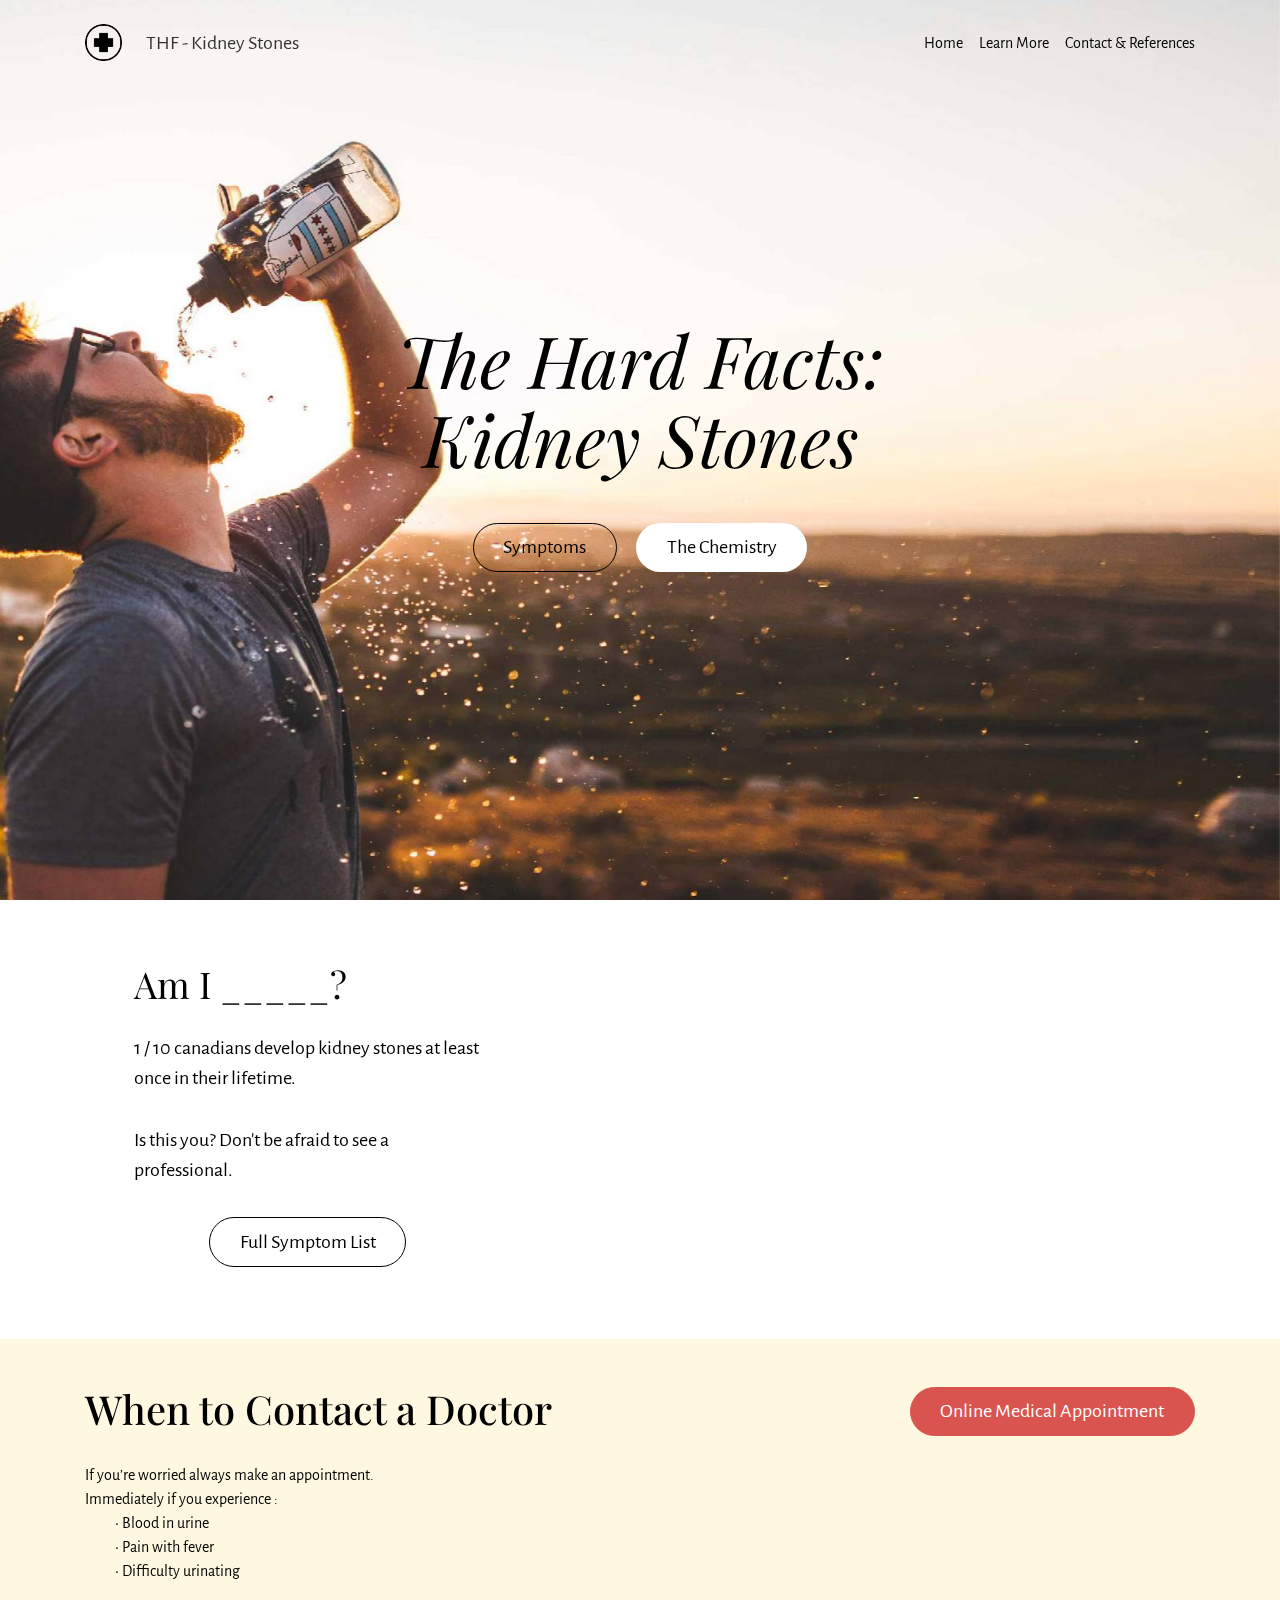
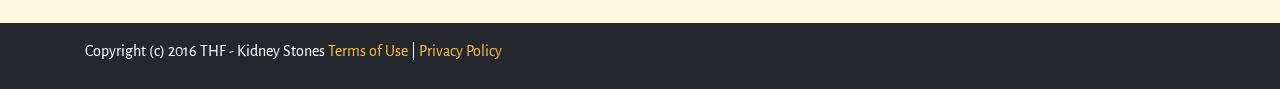
==== index.html @ bce41709 "try 2 inital set up" ====
<!DOCTYPE html>
<html>
<head>
  <!-- Site made with Mobirise Website Builder v3.8.7, https://mobirise.com -->
  <meta charset="UTF-8">
  <meta http-equiv="X-UA-Compatible" content="IE=edge">
  <meta name="generator" content="Mobirise v3.8.7, mobirise.com">
  <meta name="viewport" content="width=device-width, initial-scale=1">
  <link rel="shortcut icon" href="assets/images/facebook-icon-black-128x128-67.png" type="image/x-icon">
  <meta name="description" content="">

  <link rel="stylesheet" href="https://fonts.googleapis.com/css?family=Playfair+Display:400,700&subset=latin,cyrillic">
  <link rel="stylesheet" href="https://fonts.googleapis.com/css?family=Alegreya+Sans:400,700&subset=latin,vietnamese,latin-ext">
  <link rel="stylesheet" href="assets/tether/tether.min.css">
  <link rel="stylesheet" href="assets/bootstrap/css/bootstrap.min.css">
  <link rel="stylesheet" href="assets/puritym/css/style.css">
  <link rel="stylesheet" href="assets/mobirise/css/mbr-additional.css" type="text/css">



</head>
<body>
<nav class="navbar navbar-light mbr-navbar navbar-fixed-top navbar-transparent" id="menu-0">
    <div class="container">
        <button class="navbar-toggler pull-right hidden-md-up" type="button" data-toggle="collapse" data-target="#exCollapsingNavbar2">
            ☰
        </button>
        <div class="clearfix"></div>
        <div class="collapse navbar-toggleable-sm" id="exCollapsingNavbar2">
            <span class="navbar-logo"><a href="https://mobirise.com"><img src="assets/images/facebook-icon-black-128x128-67.png" alt="Mobirise"></a></span>
            <span><a class="navbar-brand" href="index.html">THF - Kidney Stones</a></span>



            <ul class="nav navbar-nav pull-xs-right"><li class="nav-item"><a class="nav-link text-black" href="index.html">Home</a></li><li class="nav-item"><a class="nav-link text-black" href="learn.html">Learn More</a></li><li class="nav-item"><a class="nav-link text-black" href="About.html">Contact &amp; References</a></li> </ul>
        </div>
    </div>
</nav>

<section class="mbr-section mbr-section-full mbr-parallax-background mbr-after-navbar" id="header1-1" style="background-image: url(assets/images/drink-water-2000x1127-23.jpg);">
    <div class="mbr-table-cell">

        <div class="container">
            <div class="row">
                <div class="col-md-8 col-md-offset-2 text-xs-center">

                    <h1 class="mbr-section-title display-1"><em>The Hard Facts:</em><br><em>Kidney Stones</em><br></h1>

                    <div class="mbr-buttons--center"><a class="btn btn-lg btn-secondary-outline" href="index.html#msg-box5-2">Symptoms</a> <a class="btn btn-lg btn-white" href="#bottom">The Chemistry</a></div>
                </div>
            </div>
        </div>
        <a class="mbr-arrow" href="#msg-box5-2"><i class="fa fa-angle-down"></i></a>
    </div>
</section>

<section class="mbr-section mbr-section-nopadding" id="msg-box5-2" style="background-color: rgb(255, 255, 255); padding-top: 0rem; padding-bottom: 0rem;">

    <div class="container">
        <div class="row">

            <div class="col-xs-12 col-md-6 col-lg-5 mbr-inner-padding text-xs-center">
                <h3 class="mbr-section-title display-4">Am I _____?</h3>

                <div class="lead"><p>1 / 10 canadians develop kidney stones at least once in their lifetime. </p><p>Is this you? Don't be afraid to see a professional.</p></div>
                <div><a class="btn btn-lg btn-secondary-outline" href="learn.html">Full Symptom List</a></div>
            </div>
            <div class="col-md-6 col-lg-7">
                <div class="mbr-figure"><iframe class="mbr-embedded-video" src="https://www.youtube.com/embed/sOSTC6FM6Bw?rel=0&amp;amp;showinfo=0&amp;autoplay=0&amp;loop=0" width="1280" height="720" frameborder="0" allowfullscreen></iframe></div>
            </div>
        </div>
    </div>
</section>

<section class="mbr-section mbr-section-small" id="msg-box1-k" style="background-color: rgb(255, 248, 224); padding-top: 3rem; padding-bottom: 1.5rem;">


    <div class="container">
        <div class="row">

            <div>

                <div class="col-sm-8">
                    <h2 class="mbr-section-title h1">When to Contact a Doctor</h2>
                    <p class="lead"></p><p>If you’re worried always make an appointment.<br>Immediately  if you experience :&nbsp;&nbsp;&nbsp;&nbsp;<br>&nbsp; &nbsp; &nbsp; &nbsp; &nbsp; •	Blood in urine<br>&nbsp; &nbsp; &nbsp; &nbsp; &nbsp; •	Pain with fever<br>&nbsp; &nbsp; &nbsp; &nbsp; &nbsp; •	Difficulty urinating<br></p><p></p>
                </div>
                <div class="col-sm-4 text-xs-right"><a class="btn btn-lg btn-danger" href="http://doctorsoncallmaui.com/see-a-doctor-online-now/" target="_blank">Online Medical Appointment</a></div>
            </div>
        </div>
    </div>
</section>

<footer class="mbr-section mbr-section-nopadding mbr-footer" id="footer1-f" style="background-color: rgb(38, 39, 44); padding-top: 1rem; padding-bottom: 0.66rem;">

    <div class="container">
        <p>Copyright (c) 2016 THF - Kidney Stones&nbsp;<a href="https://ryanqiyujiang.com/" target="_blank">Terms of Use</a>  |<a href="ryanqiyujiang.com" target="_blank"> Privacy Policy</a></p>
    </div>
</footer>


  <script src="assets/web/assets/jquery/jquery.min.js"></script>
  <script src="assets/tether/tether.min.js"></script>
  <script src="assets/bootstrap/js/bootstrap.min.js"></script>
  <script src="assets/smooth-scroll/SmoothScroll.js"></script>
  <script src="assets/jarallax/jarallax.js"></script>
  <script src="assets/puritym/js/script.js"></script>


</body>
</html>
---- assets/puritym/css/style.css ----
/**
 * BOOTSTRAP CUSTOM
 */
.container {
  position: relative; }

.btn {
  margin-bottom: 0.5rem; }
  .btn + .btn {
    margin-left: 1rem; }

.btn-white {
  background: #fff;
  color: inherit; }

.btn-black {
  background: #000;
  color: #fff; }

.btn-social,
.btn-social:hover,
.btn-social:active,
.btn-social:focus {
  color: #fff; }

.display-1 {
  font-size: 4.3rem;
  margin-top: 3.9rem;
  margin-bottom: 2.8rem; }

.display-2 {
  font-size: 3.5rem;
  margin-top: 3.5rem;
  margin-bottom: 2.5rem; }

.display-3 {
  font-size: 2.8rem;
  margin-top: 3.2rem;
  margin-bottom: 2rem; }

.display-4 {
  font-size: 2.3rem;
  margin-top: 2.3rem;
  margin-bottom: 1.8rem; }

p.lead,
.lead p {
  margin-bottom: 2rem; }

.card .card-img-top {
  width: 100%; }

.card-block {
  background-color: #fff; }

@media (min-width: 768px) {
  .col-md-4:nth-of-type(3n+1) {
    clear: left; } }
@media (min-width: 544px) and (max-width: 767px) {
  .col-md-4:nth-of-type(odd) {
    clear: left; } }
.row.no-gutter {
  margin-left: 0;
  margin-right: 0; }

.row.no-gutter > [class*=col-]:not(:first-child),
.row.no-gutter > [class*=col-]:not(:last-child) {
  padding-right: 0;
  padding-left: 0; }

blockquote {
  padding: .5rem 1rem;
  margin: 0 0 1rem;
  margin-bottom: 1rem;
  font-size: 1.25rem;
  border-left: .25rem solid #f1c050; }

/**
 * TYPOGRAPHY
 */
body {
  font-family: "Alegreya Sans", sans-serif; }

h1, h2, h3, h4, h5, h6,
.h1, .h2, .h3, .h4, .h5, .h6,
.display-1, .display-2, .display-3, .display-4 {
  font-family: "Playfair Display", sans-serif; }

/**
 * MAPS
 */
@-webkit-keyframes mapCircleLoading {
  from {
    -webkit-transform: rotate(0deg); }
  to {
    -webkit-transform: rotate(359deg); } }
@keyframes mapCircleLoading {
  from {
    transform: rotate(0deg); }
  to {
    transform: rotate(359deg); } }
.mbr-map {
  position: relative; }
  .mbr-map iframe {
    height: 100%;
    width: 100%; }
  .mbr-map [data-state-details] {
    color: #6b6763;
    font-family: "Alegreya Sans", sans-serif;
    font-size: 1.25rem;
    height: 1.5em;
    margin-top: -0.75em;
    padding-left: 20px;
    padding-right: 20px;
    position: absolute;
    text-align: center;
    top: 50%;
    width: 100%; }
  .mbr-map[data-state] {
    background: #e9e5dc; }
  .mbr-map[data-state="loading"] [data-state-details] {
    display: none; }
  .mbr-map[data-state="loading"]::after {
    content: "";
    -webkit-animation: mapCircleLoading .6s infinite linear;
    animation: mapCircleLoading .6s infinite linear;
    border-radius: 50%;
    border: 6px rgba(255, 255, 255, 0.35) solid;
    border-top-color: #fff;
    height: 40px;
    left: 50%;
    margin-left: -20px;
    margin-top: -20px;
    position: absolute;
    top: 50%;
    width: 40px; }

/**
 * SECTIONS
 */
.mbr-section {
  position: relative;
  padding-top: 9rem;
  padding-bottom: 9rem;
  background-position: 50% 50%;
  background-repeat: no-repeat;
  background-size: cover; }

.mbr-section-full {
  display: table;
  width: 100%;
  height: 100vh;
  padding-top: 0;
  padding-bottom: 0; }

.mbr-section-small {
  padding-top: 4.5rem;
  padding-bottom: 4.5rem; }

.mbr-section-nopadding {
  padding-top: 0;
  padding-bottom: 0; }

.mbr-section-title {
  margin-top: 0; }

.mbr-table {
  display: table; }

.mbr-table-cell {
  position: relative;
  display: table-cell;
  vertical-align: middle;
  padding-top: 9rem;
  padding-bottom: 9rem; }

.mbr-inner-padding {
  padding: 4rem; }

/* footer */
.mbr-footer {
  color: #fff; }
  .mbr-footer .mbr-map,
  .mbr-footer .mbr-google-map {
    height: 300px; }
  .mbr-footer .form-control {
    color: #fff;
    background-color: #26272c;
    border-color: #1b1c20; }
  .mbr-footer ul {
    list-style-type: none;
    padding: 0; }
    .mbr-footer ul li {
      position: relative;
      padding-left: 1.2rem; }
      .mbr-footer ul li:before {
        content: '';
        position: absolute;
        margin-left: -1.2rem;
        width: 10px;
        height: 1px;
        top: 50%;
        background-color: #fff; }

footer.mbr-footer {
  padding-top: 3rem;
  padding-bottom: 2rem; }

/**
 * NAVBAR
 */
.mbr-navbar {
  position: absolute;
  top: 0;
  right: 0;
  left: 0;
  padding: 1.5rem 1rem;
  background-color: #fff;
  z-index: 1030; }
  .mbr-navbar.navbar-fixed-top {
    position: fixed; }
  .mbr-navbar.navbar-transparent {
    background-color: transparent; }
  .mbr-navbar .navbar-logo {
    margin-right: 1.5rem;
    float: left; }
  .mbr-navbar .navbar-logo,
  .mbr-navbar .navbar-logo img {
    height: 37px; }
  .mbr-navbar .navbar-brand {
    margin-right: 1.5rem; }
  .mbr-navbar .navbar-divider,
  .mbr-navbar .navbar-nav .nav-item + .nav-item,
  .mbr-navbar .navbar-nav .nav-link + .nav-link {
    margin-left: 1rem; }
  .mbr-navbar .navbar-nav + .navbar-nav {
    margin-right: 20px; }

/**
 * HELPERS
 */
/* Colors */
.text-white {
  color: #fff !important; }

.text-black {
  color: #000 !important; }

/**
 * Mobirise Classes
 */
.mbr-after-navbar:before {
  content: "";
  display: block;
  height: 54px; }

.mbr-section__container--first {
  padding-bottom: 1rem; }

.mbr-section__container--middle {
  padding-top: 1rem;
  padding-bottom: 1rem; }

.mbr-section__container--last {
  padding-top: 1rem; }

.mbr-overlay,
.mbr-background-video,
.mbr-background-video-preview {
  position: absolute;
  bottom: 0;
  left: 0;
  right: 0;
  top: 0; }

.mbr-overlay {
  background-color: #fff;
  opacity: 0.5;
  z-index: 1; }
  .mbr-overlay ~ * {
    z-index: 2; }

.mbr-background-video-preview {
  z-index: 0 !important; }

.mbr-figure {
  display: block;
  overflow: hidden;
  position: relative;
  width: 100%;
  margin: 0; }
  .mbr-figure img, .mbr-figure iframe {
    display: block;
    width: 100%; }
  .mbr-figure .mbr-figure-caption {
    width: 100%;
    padding: 1.5rem 0;
    background-color: #FFF8E0; }
  .mbr-figure .mbr-figure-caption-over {
    position: absolute;
    bottom: 0;
    background-color: rgba(255, 255, 255, 0.5); }

.mbr-map,
.mbr-google-map {
  height: 400px; }

.mbr-arrow {
  position: absolute;
  text-align: center;
  font-size: 35px;
  bottom: 71px;
  left: 50%;
  width: 30px;
  margin-left: -15px;
  line-height: 1px;
  padding: 0 20px;
  -webkit-animation: floating-arrow 1.6s infinite ease-in-out 0s;
  -o-animation: floating-arrow 1.6s infinite ease-in-out 0s;
  animation: floating-arrow 1.6s infinite ease-in-out 0s; }
  .mbr-arrow, .mbr-arrow:hover, .mbr-arrow:focus {
    color: inherit; }

@-webkit-keyframes floating-arrow {
  from {
    -webkit-transform: translateY(0);
    transform: translateY(0); }
  65% {
    -webkit-transform: translateY(11px);
    transform: translateY(11px); }
  to {
    -webkit-transform: translateY(0);
    transform: translateY(0); } }
@-o-keyframes floating-arrow {
  from {
    -webkit-transform: translateY(0);
    transform: translateY(0); }
  65% {
    -webkit-transform: translateY(11px);
    transform: translateY(11px); }
  to {
    -webkit-transform: translateY(0);
    transform: translateY(0); } }
@keyframes floating-arrow {
  from {
    -webkit-transform: translateY(0);
    transform: translateY(0); }
  65% {
    -webkit-transform: translateY(11px);
    transform: translateY(11px); }
  to {
    -webkit-transform: translateY(0);
    transform: translateY(0); } }
@media (max-width: 767px) {
  .mbr-arrow {
    bottom: 41px; } }
@media (max-width: 320px) {
  .mbr-arrow {
    bottom: 21px;
    text-align: center; } }
@media all and (device-width: 320px) and (device-height: 568px) and (orientation: portrait) {
  .mbr-arrow {
    bottom: 31px; } }
/*-------

   Slider

-------*/
.mbr-slider .carousel-inner > .active,
.mbr-slider .carousel-inner > .next,
.mbr-slider .carousel-inner > .prev {
  display: table; }

.mbr-slider .carousel-control {
  background-image: none;
  width: 54px;
  height: 54px;
  top: 50%;
  margin-top: -27px;
  line-height: 54px;
  border-radius: 27px;
  color: inherit;
  background: #fff;
  border: 1px solid #000;
  opacity: 1;
  text-shadow: none;
  z-index: 5;
  -webkit-transition: all 0.2s ease-in-out 0s;
  -o-transition: all 0.2s ease-in-out 0s;
  transition: all 0.2s ease-in-out 0s; }

.mbr-slider .carousel-control .icon-next,
.mbr-slider .carousel-control .icon-prev {
  margin-top: -18px;
  font-size: 30px; }

.mbr-slider .carousel-control.left {
  margin-left: 2rem; }

.mbr-slider .carousel-control.right {
  margin-right: 2rem; }

.mbr-slider .carousel-control:hover {
  background: #000;
  color: #fff; }

.mbr-slider .carousel-indicators {
  bottom: 0; }

.mbr-slider .carousel-indicators li,
.mbr-slider .carousel-indicators .active {
  width: 15px;
  height: 15px;
  margin: 3px;
  border: 1px solid #000; }

.mbr-slider .carousel-indicators .active {
  background-color: #000; }

.mbr-slider .mbr-overlay {
  z-index: 0; }

@media (max-width: 767px) {
  .mbr-slider .carousel-control {
    top: auto;
    bottom: 20px; }

  .mbr-slider > .container .carousel-control {
    margin-bottom: 0px; } }
/* boxed slider */
.mbr-slider > .boxed-slider {
  position: relative;
  padding: 93px 0; }

.mbr-slider > .boxed-slider > div {
  position: relative; }

.mbr-slider > .container img {
  width: 100%; }

.mbr-slider > .container img + .row {
  position: absolute;
  top: 50%;
  left: 0;
  right: 0;
  -webkit-transform: translateY(-50%);
  -moz-transform: translateY(-50%);
  transform: translateY(-50%); }

.mbr-slider .mbr-section {
  padding: 0;
  background-attachment: scroll; }

.mbr-slider .mbr-table-cell {
  padding: 0; }

.mbr-slider > .container .carousel-indicators {
  margin-bottom: 3px; }

/* article slider */
.mbr-slider > .article-slider .mbr-section,
.mbr-slider > .article-slider .mbr-section .mbr-table-cell {
  padding-top: 0;
  padding-bottom: 0; }

/*-------

   Gallery

-------*/
.mbr-gallery .mbr-gallery-item {
  position: relative;
  display: inline-block;
  width: 25%; }
  @media (max-width: 768px) {
    .mbr-gallery .mbr-gallery-item {
      width: 50%; } }
  @media (max-width: 400px) {
    .mbr-gallery .mbr-gallery-item {
      width: 100%; } }

.mbr-gallery .mbr-gallery-item > a {
  position: relative;
  display: block;
  background: #fff;
  outline: none; }

.mbr-gallery .mbr-gallery-item img {
  width: 100%;
  opacity: 1;
  -webkit-transition: .2s opacity ease-in-out;
  transition: .2s opacity ease-in-out; }

.mbr-gallery .mbr-gallery-item > a:hover img {
  opacity: 0.9; }

.mbr-gallery .mbr-gallery-item .icon {
  position: absolute;
  font-size: 30px;
  top: 50%;
  left: 50%;
  color: #000;
  opacity: 0;
  -webkit-transform: translateX(-50%) translateY(-50%);
  transform: translateX(-50%) translateY(-50%);
  -webkit-transition: .2s opacity ease-in-out;
  transition: .2s opacity ease-in-out; }

.mbr-gallery .mbr-gallery-item > a:hover .icon {
  opacity: 1; }

/* remove spacing */
.mbr-gallery .mbr-gallery-row.no-gutter {
  margin: 0; }

.mbr-gallery .mbr-gallery-row.no-gutter .mbr-gallery-item {
  padding: 0; }

/* container */
.mbr-gallery .container.mbr-gallery-layout-default {
  padding: 93px 0; }

/* fix horizontal scrollbar */
.mbr-gallery .mbr-gallery-layout-default,
.mbr-gallery .mbr-gallery-layout-article {
  overflow: hidden; }

/* lightbox */
.mbr-gallery .modal {
  position: fixed;
  overflow: hidden;
  padding-right: 0 !important; }

.mbr-gallery .modal-body {
  padding: 0; }

.mbr-gallery .modal-body img {
  width: 100%; }

.mbr-gallery .modal .close {
  position: absolute;
  background-image: none;
  font-size: 20px;
  width: 54px;
  height: 54px;
  border-radius: 27px;
  color: #000;
  top: 2rem;
  right: 2rem;
  line-height: 54px;
  opacity: 1;
  border: 1px solid #000;
  text-align: center;
  text-shadow: none;
  z-index: 5;
  -webkit-transition: all 0.2s ease-in-out 0s;
  -o-transition: all 0.2s ease-in-out 0s;
  transition: all 0.2s ease-in-out 0s; }

.mbr-gallery .modal .close:hover {
  background: #000;
  color: #fff; }

/* modal back color opacity */
.modal-backdrop.in {
  opacity: 0.8;
  filter: alpha(opacity=80); }

@media (max-width: 768px) {
  .mbr-gallery .modal-dialog {
    margin: 10px auto; }

  .mbr-gallery .carousel-indicators,
  .mbr-gallery .carousel-control,
  .mbr-gallery .modal .close {
    position: fixed; } }
/* fix fade in effect */
.mbr-gallery .modal.fade .modal-dialog {
  margin-top: -100px;
  -webkit-transition: margin-top 0.3s ease-out;
  -moz-transition: margin-top 0.3s ease-out;
  -o-transition: margin-top 0.3s ease-out;
  transition: margin-top 0.3s ease-out; }

.mbr-gallery .modal.in .modal-dialog,
.mbr-gallery .modal.fade .modal-dialog {
  -webkit-transform: none;
  -ms-transform: none;
  -o-transform: none;
  transform: none; }

.mbr-gallery .modal.in .modal-dialog {
  margin-top: 30px; }

/* iconfont default styling */
/* for buttons */
.mbr-iconfont.mbr-iconfont-btn,
.mbr-buttons__btn .mbr-iconfont {
  padding-right: 0.3em;
  font-size: 1.5em;
  line-height: 0.5em;
  vertical-align: text-bottom;
  position: relative;
  top: -0.1em;
  text-decoration: none; }

/* menu links */
.mbr-iconfont.mbr-iconfont-btn-parent,
.mbr-buttons__link .mbr-iconfont {
  padding-right: 0.3em;
  font-size: 1.3em;
  top: -0.2em;
  position: relative;
  vertical-align: middle; }

/* msg-box4 */
.mbr-iconfont.mbr-iconfont-msg-box4,
.mbr-iconfont.mbr-iconfont-msg-box5 {
  font-size: 357px;
  text-decoration: none;
  color: #000; }

/*menu logo */
.mbr-iconfont.mbr-iconfont-menu,
.mbr-iconfont.mbr-iconfont-ext__menu {
  font-size: 37px;
  text-decoration: none;
  color: rgba(0, 0, 0, 0.8); }

/* contacts1 */
.mbr-iconfont.mbr-iconfont-contacts1 {
  font-size: 119px;
  text-decoration: none;
  color: #9C9C9C; }

.mbr-iconfont.mbr-iconfont-features1 {
  font-size: 140px;
  text-decoration: none;
  text-align: center;
  display: block;
  margin-top: 0.2em; }

/*# sourceMappingURL=style.css.map */
.engine {
	position: absolute;
	text-indent: -2400px;
	text-align: center;
	padding: 0;
}
---- assets/mobirise/css/mbr-additional.css ----
#menu-0 .navbar-toggler {
  color: #000;
}
#header1-1 H1 {
  font-size: 72px;
}
#header1-1 P {
  font-size: 30px;
}
#msg-box5-2 .lead P {
  text-align: left;
}
#msg-box5-2 .mbr-section-title {
  text-align: left;
}
#menu-4 .navbar-toggler {
  color: #000;
}
#content5-m .mbr-section-title {
  color: #000000;
  font-size: 60px;
}
#content5-m P {
  color: #000000;
}
#content5-m .mbr-section-title SPAN {
  font-size: 72px;
}
#content5-n P {
  text-align: center;
}
#content5-s .mbr-section-title {
  text-align: center;
}
#content5-u .mbr-section-title {
  text-align: center;
}
#content5-u P {
  text-align: center;
}
#content5-w .mbr-section-title {
  text-align: center;
}
#content5-w P {
  text-align: center;
}
#content5-10 P {
  text-align: center;
}
#content5-17 .mbr-section-title {
  text-align: center;
}
#content5-17 P {
  text-align: center;
}
#menu-b .navbar-toggler {
  color: #000;
}
#content5-d .mbr-section-title {
  font-size: 60px;
}
#content5-d P {
  font-size: 24px;
}
#content5-19 P {
  text-align: left;
}
#content5-19 .mbr-section-title {
  text-align: center;
}
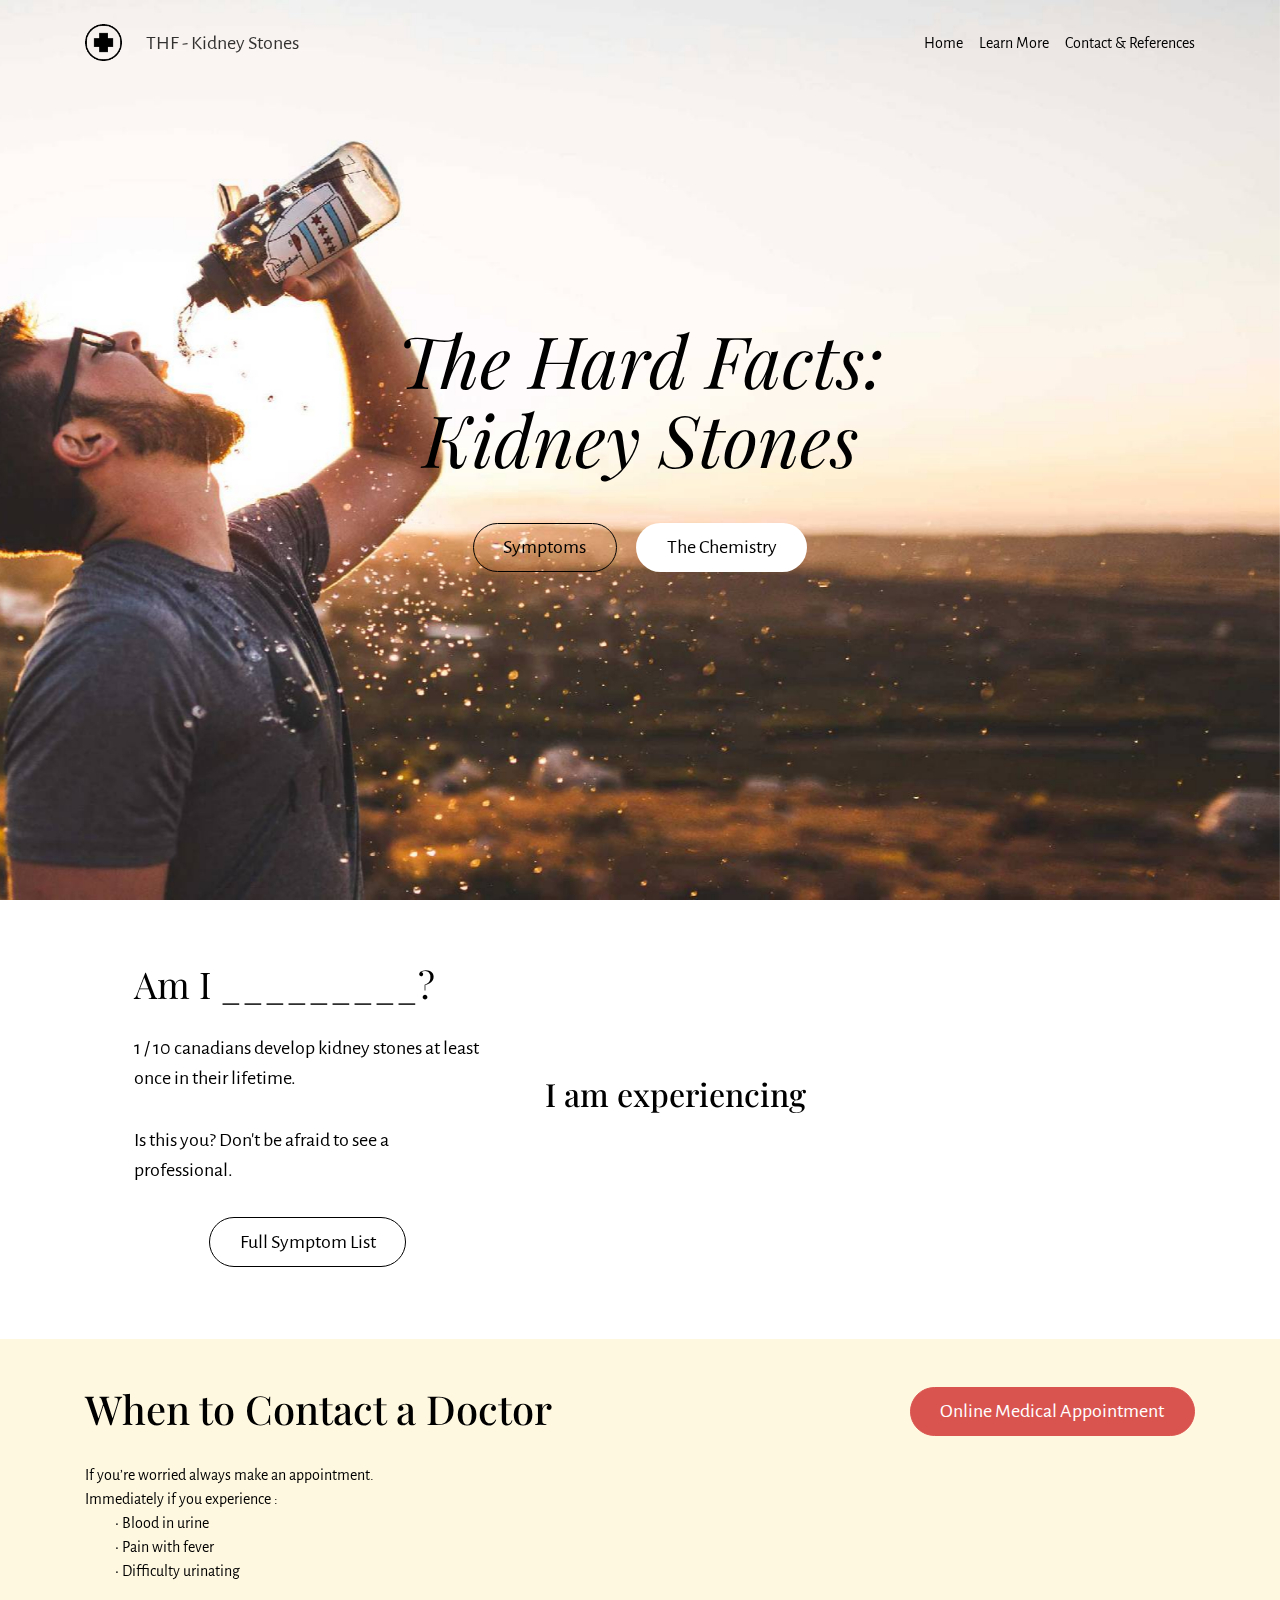
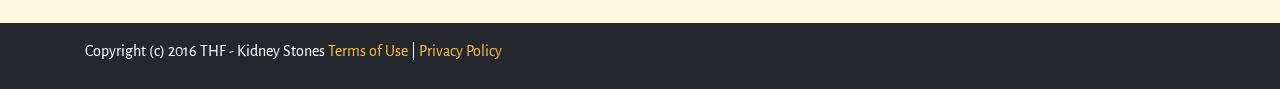
==== commit 9c190995: "update tweaks" ====
--- a/index.html
+++ b/index.html
@@ -1,7 +1,7 @@
 <!DOCTYPE html>
 <html>
 <head>
-  <!-- Site made with Mobirise Website Builder v3.8.7, https://mobirise.com -->
+
   <meta charset="UTF-8">
   <meta http-equiv="X-UA-Compatible" content="IE=edge">
   <meta name="generator" content="Mobirise v3.8.7, mobirise.com">
@@ -15,7 +15,7 @@
   <link rel="stylesheet" href="assets/bootstrap/css/bootstrap.min.css">
   <link rel="stylesheet" href="assets/puritym/css/style.css">
   <link rel="stylesheet" href="assets/mobirise/css/mbr-additional.css" type="text/css">
-
+  <link rel="stylesheet" href="assets/other/css/style.css">
 
 
 </head>
@@ -27,7 +27,7 @@
         </button>
         <div class="clearfix"></div>
         <div class="collapse navbar-toggleable-sm" id="exCollapsingNavbar2">
-            <span class="navbar-logo"><a href="https://mobirise.com"><img src="assets/images/facebook-icon-black-128x128-67.png" alt="Mobirise"></a></span>
+            <span class="navbar-logo"><a href="index.html"><img src="assets/images/facebook-icon-black-128x128-67.png" alt="icon"></a></span>
             <span><a class="navbar-brand" href="index.html">THF - Kidney Stones</a></span>
 
 
@@ -46,7 +46,7 @@
 
                     <h1 class="mbr-section-title display-1"><em>The Hard Facts:</em><br><em>Kidney Stones</em><br></h1>
 
-                    <div class="mbr-buttons--center"><a class="btn btn-lg btn-secondary-outline" href="index.html#msg-box5-2">Symptoms</a> <a class="btn btn-lg btn-white" href="#bottom">The Chemistry</a></div>
+                    <div class="mbr-buttons--center"><a class="btn btn-lg btn-secondary-outline" href="index.html#msg-box5-2">Symptoms</a> <a class="btn btn-lg btn-white" href="learn.html#content5-n">The Chemistry</a></div>
                 </div>
             </div>
         </div>
@@ -60,13 +60,29 @@
         <div class="row">
 
             <div class="col-xs-12 col-md-6 col-lg-5 mbr-inner-padding text-xs-center">
-                <h3 class="mbr-section-title display-4">Am I _____?</h3>
+                <h3 class="mbr-section-title display-4">Am I _________?</h3>
 
                 <div class="lead"><p>1 / 10 canadians develop kidney stones at least once in their lifetime. </p><p>Is this you? Don't be afraid to see a professional.</p></div>
                 <div><a class="btn btn-lg btn-secondary-outline" href="learn.html">Full Symptom List</a></div>
             </div>
-            <div class="col-md-6 col-lg-7">
-                <div class="mbr-figure"><iframe class="mbr-embedded-video" src="https://www.youtube.com/embed/sOSTC6FM6Bw?rel=0&amp;amp;showinfo=0&amp;autoplay=0&amp;loop=0" width="1280" height="720" frameborder="0" allowfullscreen></iframe></div>
+            <div class="col-md-6 col-lg-7 " style="padding:4rem 6rem 4rem 0;margin-top: 7rem;">
+            <h2 >
+               <span>I am experiencing </span>
+            <div class="rw-words rw-words-1">
+              <span>the need to urinate more often than usual.</span>
+              <span>a persistent need to urinate.</span>
+              <span>urination in only small amounts.</span>
+              <span>pain on urination.</span>
+              <span>pain that comes in waves and intensities.</span>
+              <span>sharp pain in the lower side and back.</span>
+              <span>pain in the lower abdomen and groin.</span>
+              <span>pink, red or brown urine.</span>
+              <span>cloudy or foul-smelling urine.</span>
+              <span>nausea and vomiting.</span>
+              <span>fever and chills with infection.</span>
+
+            </div>
+          </h2>
             </div>
         </div>
     </div>
@@ -93,7 +109,7 @@
 <footer class="mbr-section mbr-section-nopadding mbr-footer" id="footer1-f" style="background-color: rgb(38, 39, 44); padding-top: 1rem; padding-bottom: 0.66rem;">
 
     <div class="container">
-        <p>Copyright (c) 2016 THF - Kidney Stones&nbsp;<a href="https://ryanqiyujiang.com/" target="_blank">Terms of Use</a>  |<a href="ryanqiyujiang.com" target="_blank"> Privacy Policy</a></p>
+        <p>Copyright (c) 2016 THF - Kidney Stones&nbsp;<a href="https://ryanqiyujiang.com/" target="_blank">Terms of Use</a>  |<a href="https://ryanqiyujiang.com" target="_blank"> Privacy Policy</a></p>
     </div>
 </footer>
 
--- a/assets/other/css/style.css
+++ b/assets/other/css/style.css
@@ -0,0 +1,106 @@
+.rw-words{
+	display: inline;
+	text-indent: 10px;
+}
+.rw-words-1 span{
+	position: absolute;
+	opacity: 0;
+	overflow: hidden;
+	color: #6b969d;
+	-webkit-animation: rotateWord 44s linear infinite 0s;
+	-ms-animation: rotateWord 44s linear infinite 0s;
+	animation: rotateWord 44s linear infinite 0s;
+}
+.rw-words-1 span:nth-child(2) {
+    -webkit-animation-delay: 4s;
+	-ms-animation-delay: 4s;
+	animation-delay: 4s;
+	color: #6b889d;
+}
+.rw-words-1 span:nth-child(3) {
+    -webkit-animation-delay: 8s;
+	-ms-animation-delay: 8s;
+	animation-delay: 8s;
+	color: #6b739d;
+}
+.rw-words-1 span:nth-child(4) {
+    -webkit-animation-delay: 12s;
+	-ms-animation-delay: 12s;
+	animation-delay: 12s;
+	color: #7a6b9d;
+}
+.rw-words-1 span:nth-child(5) {
+    -webkit-animation-delay: 16s;
+	-ms-animation-delay: 16s;
+	animation-delay: 16s;
+	color: #8d6b9d;
+}
+.rw-words-1 span:nth-child(6) {
+    -webkit-animation-delay: 20s;
+	-ms-animation-delay: 20s;
+	animation-delay: 20s;
+	color: #9b6b9d;
+}
+.rw-words-1 span:nth-child(7) {
+    -webkit-animation-delay: 24s;
+	-ms-animation-delay: 24s;
+	animation-delay: 24s;
+	color: #9b6b9d;
+}
+.rw-words-1 span:nth-child(8) {
+    -webkit-animation-delay: 28s;
+	-ms-animation-delay: 28s;
+	animation-delay: 28s;
+	color: #9b6b9d;
+}
+.rw-words-1 span:nth-child(9) {
+    -webkit-animation-delay: 32s;
+	-ms-animation-delay: 32s;
+	animation-delay: 32s;
+	color: #9b6b9d;
+}
+.rw-words-1 span:nth-child(10) {
+    -webkit-animation-delay: 36s;
+	-ms-animation-delay: 36s;
+	animation-delay: 36s;
+	color: #9b6b9d;
+}
+.rw-words-1 span:nth-child(11) {
+    -webkit-animation-delay: 40s;
+	-ms-animation-delay: 40s;
+	animation-delay: 40s;
+	color: #9b6b9d;
+}
+@-webkit-keyframes rotateWord {
+    0% { opacity: 0; }
+    2% { opacity: 0; -webkit-transform: translateY(-30px); }
+	5% { opacity: 1; -webkit-transform: translateY(0px);}
+    17% { opacity: 1; -webkit-transform: translateY(0px); }
+	20% { opacity: 0; -webkit-transform: translateY(30px); }
+	80% { opacity: 0; }
+    100% { opacity: 0; }
+}
+@-ms-keyframes rotateWord {
+    0% { opacity: 0; }
+    2% { opacity: 0; -ms-transform: translateY(-30px); }
+	5% { opacity: 1; -ms-transform: translateY(0px);}
+    17% { opacity: 1; -ms-transform: translateY(0px); }
+	20% { opacity: 0; -ms-transform: translateY(30px); }
+	80% { opacity: 0; }
+    100% { opacity: 0; }
+}
+@keyframes rotateWord {
+    0% { opacity: 0; }
+    2% { opacity: 0; -webkit-transform: translateY(-30px); transform: translateY(-30px); }
+	4% { opacity: 1; -webkit-transform: translateY(0px); transform: translateY(0px);}
+    9% { opacity: 1; -webkit-transform: translateY(0px); transform: translateY(0px); }
+	11% { opacity: 0; -webkit-transform: translateY(30px); transform: translateY(30px); }
+	70% { opacity: 0; }
+    100% { opacity: 0; }
+}
+@media screen and (max-width: 768px){
+	.rw-sentence { font-size: 18px; }
+}
+@media screen and (max-width: 320px){
+	.rw-sentence { font-size: 9px; }
+}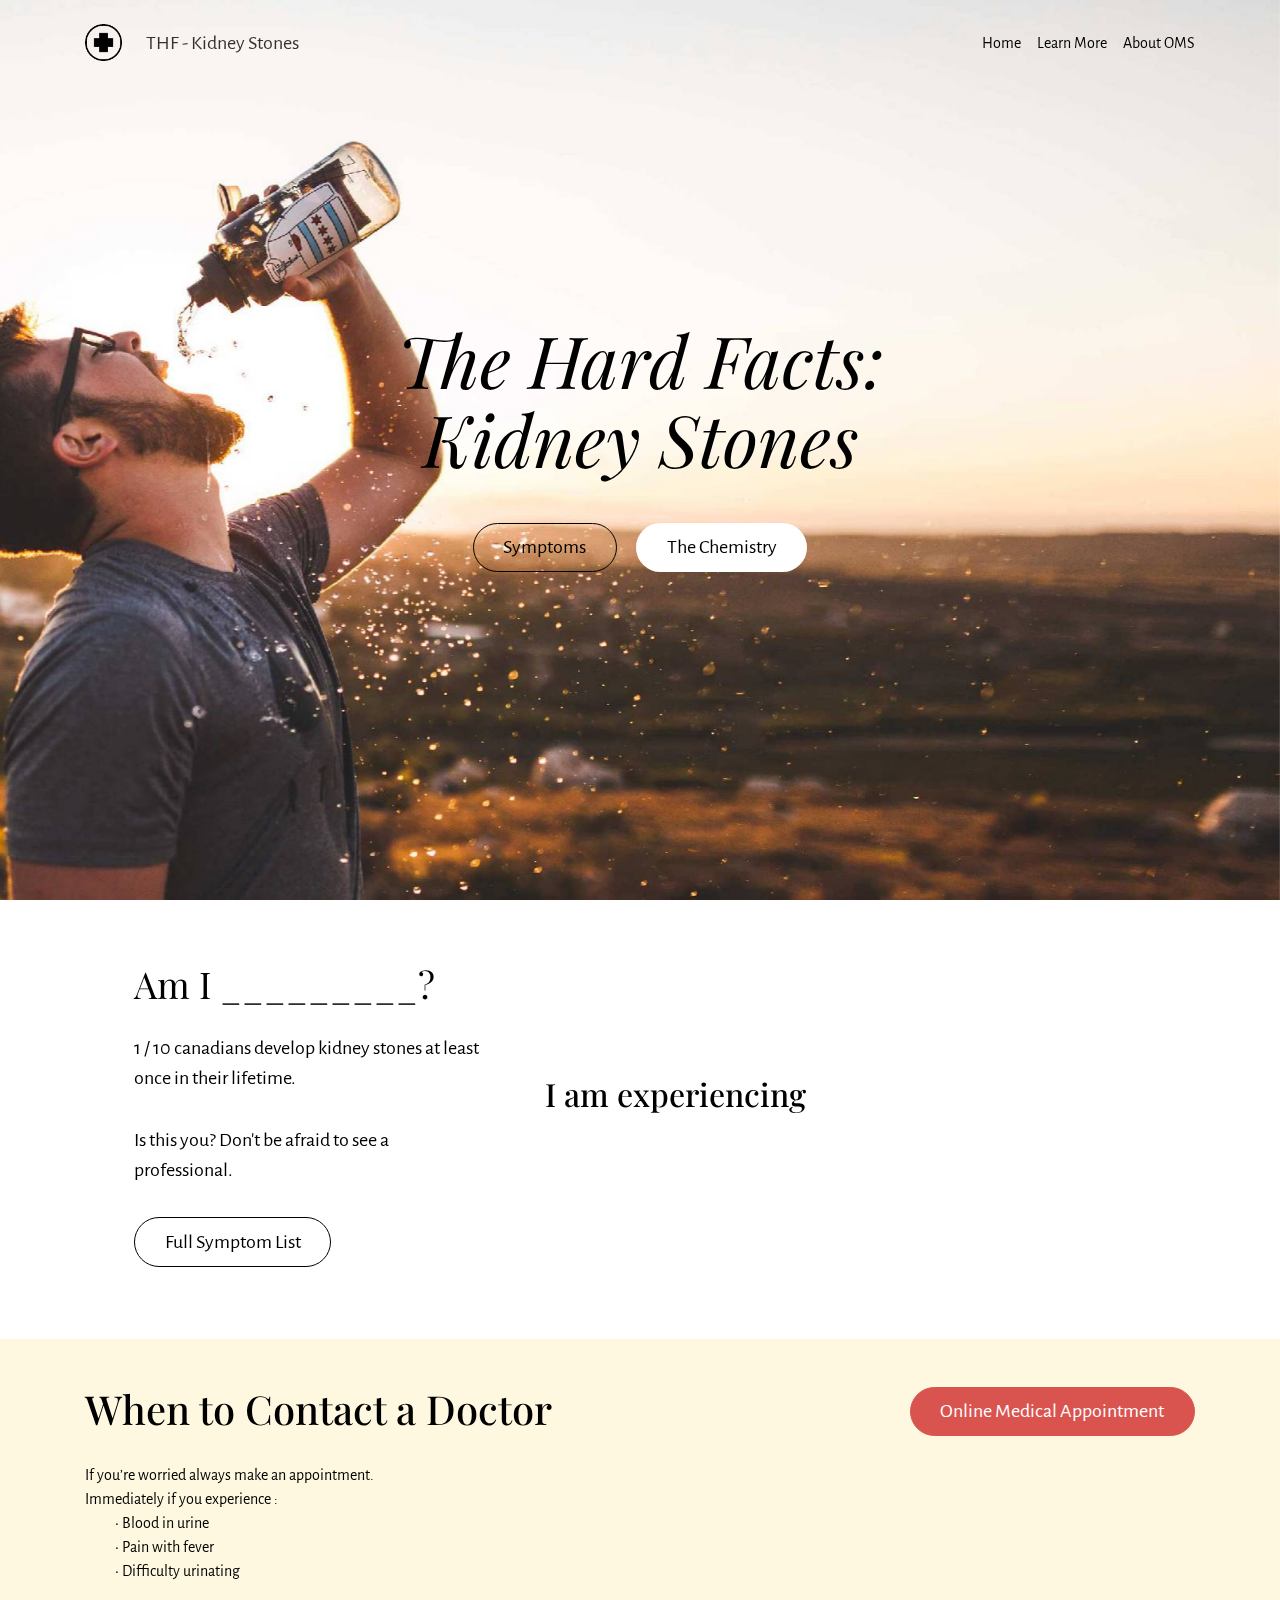
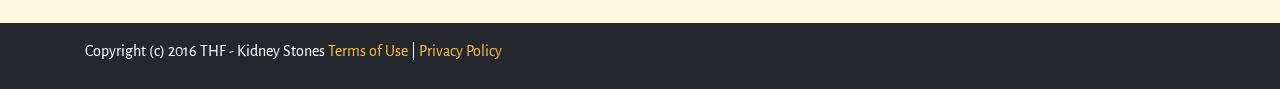
==== commit 79e80f8f: "contact renamed" ====
--- a/index.html
+++ b/index.html
@@ -4,11 +4,10 @@
 
   <meta charset="UTF-8">
   <meta http-equiv="X-UA-Compatible" content="IE=edge">
-  <meta name="generator" content="Mobirise v3.8.7, mobirise.com">
   <meta name="viewport" content="width=device-width, initial-scale=1">
   <link rel="shortcut icon" href="assets/images/facebook-icon-black-128x128-67.png" type="image/x-icon">
   <meta name="description" content="">
-
+  <title>Kidney Stones</title>
   <link rel="stylesheet" href="https://fonts.googleapis.com/css?family=Playfair+Display:400,700&subset=latin,cyrillic">
   <link rel="stylesheet" href="https://fonts.googleapis.com/css?family=Alegreya+Sans:400,700&subset=latin,vietnamese,latin-ext">
   <link rel="stylesheet" href="assets/tether/tether.min.css">
@@ -32,7 +31,7 @@
 
 
 
-            <ul class="nav navbar-nav pull-xs-right"><li class="nav-item"><a class="nav-link text-black" href="index.html">Home</a></li><li class="nav-item"><a class="nav-link text-black" href="learn.html">Learn More</a></li><li class="nav-item"><a class="nav-link text-black" href="About.html">Contact &amp; References</a></li> </ul>
+            <ul class="nav navbar-nav pull-xs-right"><li class="nav-item"><a class="nav-link text-black" href="index.html">Home</a></li><li class="nav-item"><a class="nav-link text-black" href="learn.html">Learn More</a></li><li class="nav-item"><a class="nav-link text-black" href="About.html">About OMS</a></li> </ul>
         </div>
     </div>
 </nav>
@@ -46,7 +45,7 @@
 
                     <h1 class="mbr-section-title display-1"><em>The Hard Facts:</em><br><em>Kidney Stones</em><br></h1>
 
-                    <div class="mbr-buttons--center"><a class="btn btn-lg btn-secondary-outline" href="index.html#msg-box5-2">Symptoms</a> <a class="btn btn-lg btn-white" href="learn.html#content5-n">The Chemistry</a></div>
+                    <div class="mbr-buttons--center"><a class="btn btn-lg btn-secondary-outline" href="index.html#msg-box5-2">Symptoms</a> <a class="btn btn-lg btn-white" href="learn.html">The Chemistry</a></div>
                 </div>
             </div>
         </div>
@@ -63,7 +62,7 @@
                 <h3 class="mbr-section-title display-4">Am I _________?</h3>
 
                 <div class="lead"><p>1 / 10 canadians develop kidney stones at least once in their lifetime. </p><p>Is this you? Don't be afraid to see a professional.</p></div>
-                <div><a class="btn btn-lg btn-secondary-outline" href="learn.html">Full Symptom List</a></div>
+                <div style="text-align: left;"><a class="btn btn-lg btn-secondary-outline" href="learn.html#content5-n">Full Symptom List</a></div>
             </div>
             <div class="col-md-6 col-lg-7 " style="padding:4rem 6rem 4rem 0;margin-top: 7rem;">
             <h2 >
--- a/assets/other/css/style.css
+++ b/assets/other/css/style.css
@@ -103,4 +103,9 @@
 }
 @media screen and (max-width: 320px){
 	.rw-sentence { font-size: 9px; }
-}+}
+a.nav-link.text-black:hover {
+    /* font-weight: bold; */
+    border-style: none;
+    border-bottom-style: solid;
+    border-bottom-color: #ffffff;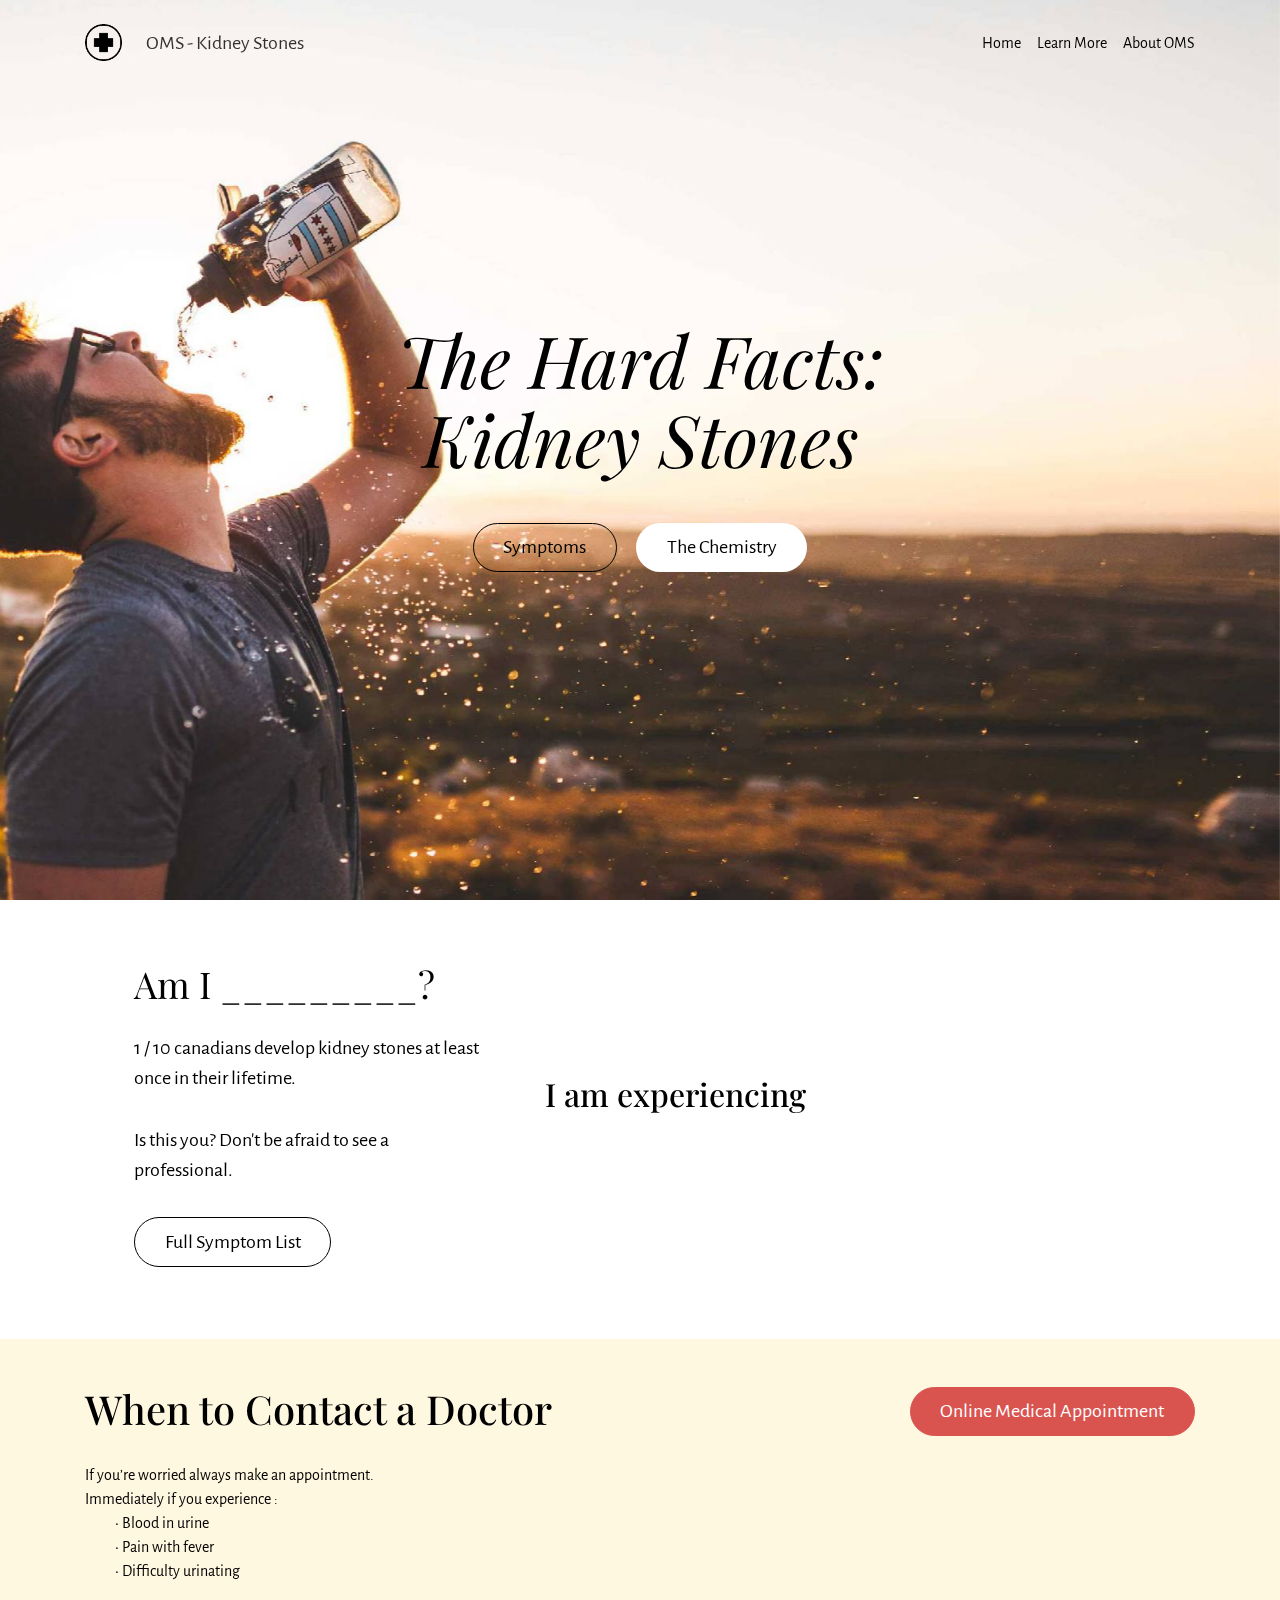
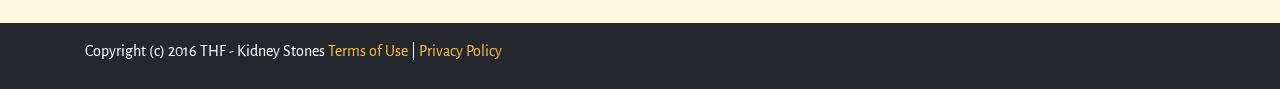
==== commit 876569ae: "thf -> oms" ====
--- a/index.html
+++ b/index.html
@@ -27,7 +27,7 @@
         <div class="clearfix"></div>
         <div class="collapse navbar-toggleable-sm" id="exCollapsingNavbar2">
             <span class="navbar-logo"><a href="index.html"><img src="assets/images/facebook-icon-black-128x128-67.png" alt="icon"></a></span>
-            <span><a class="navbar-brand" href="index.html">THF - Kidney Stones</a></span>
+            <span><a class="navbar-brand" href="index.html">OMS - Kidney Stones</a></span>
 
 
 
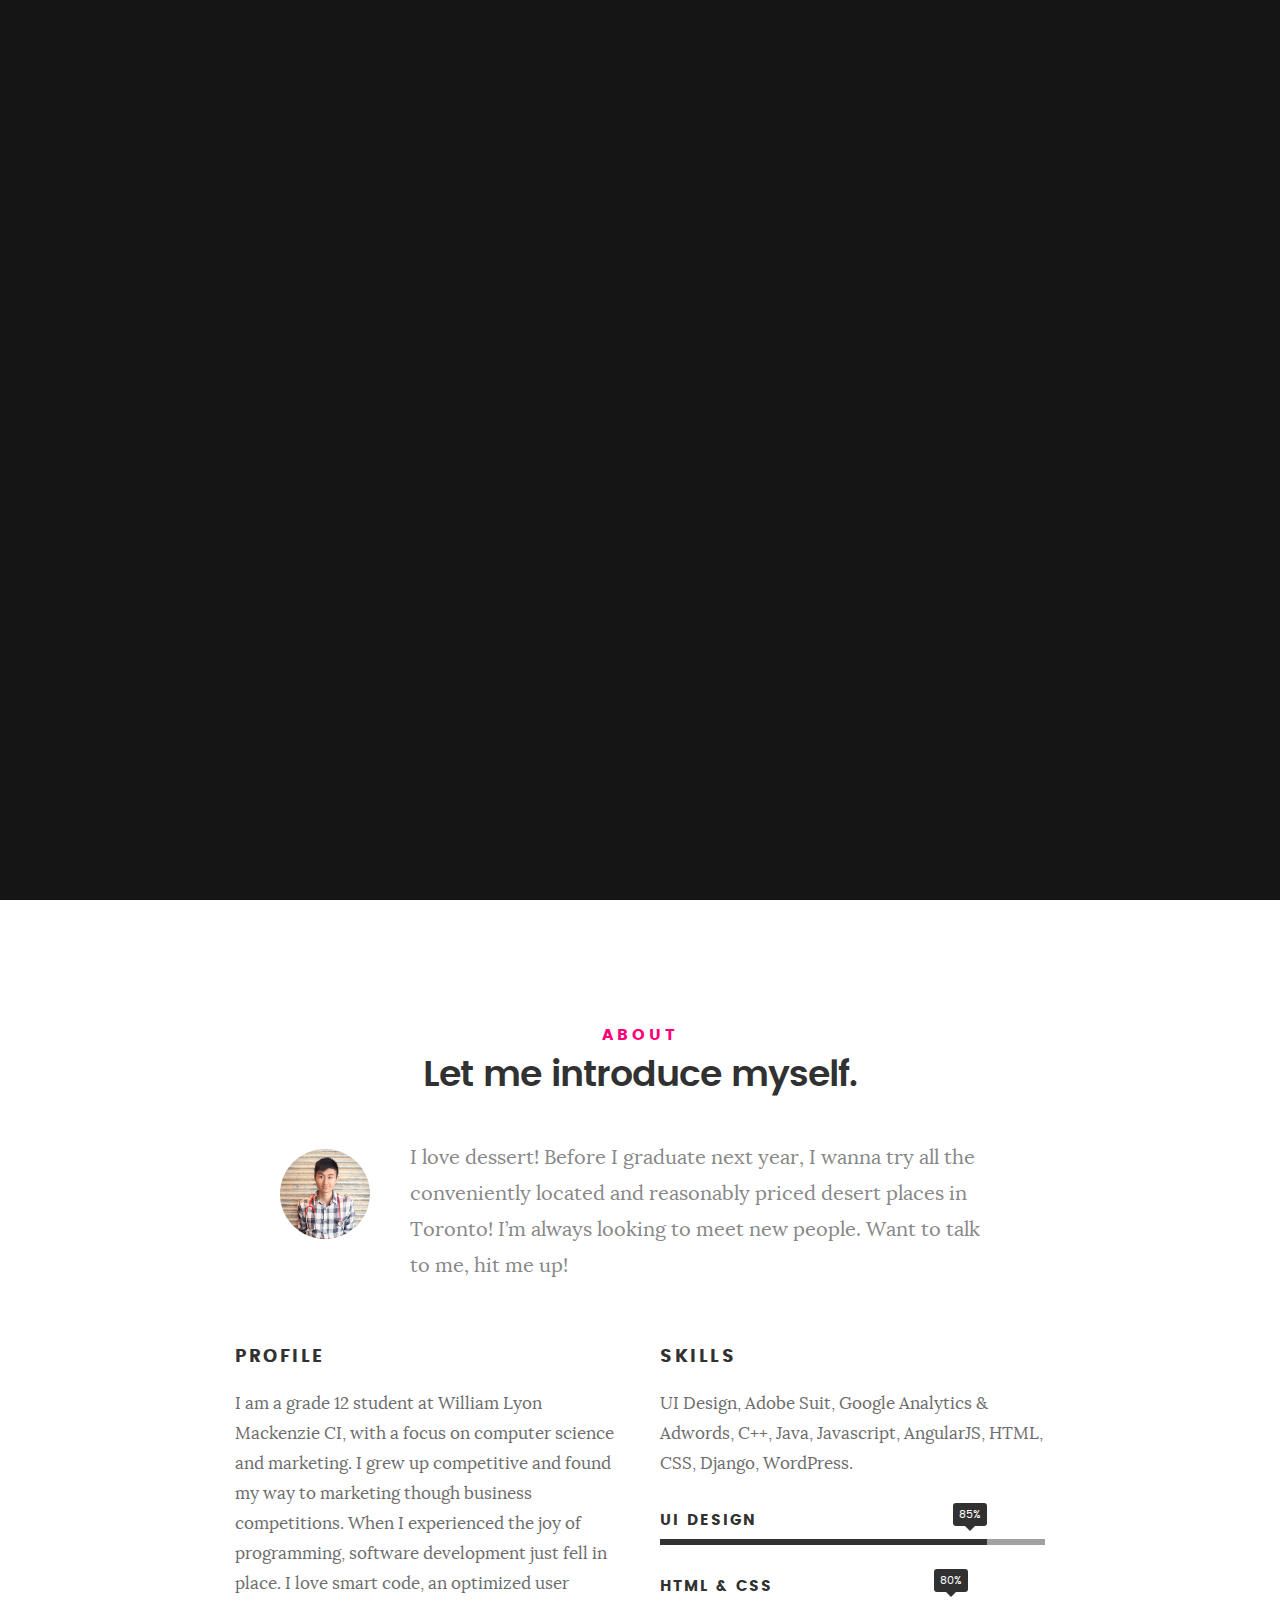
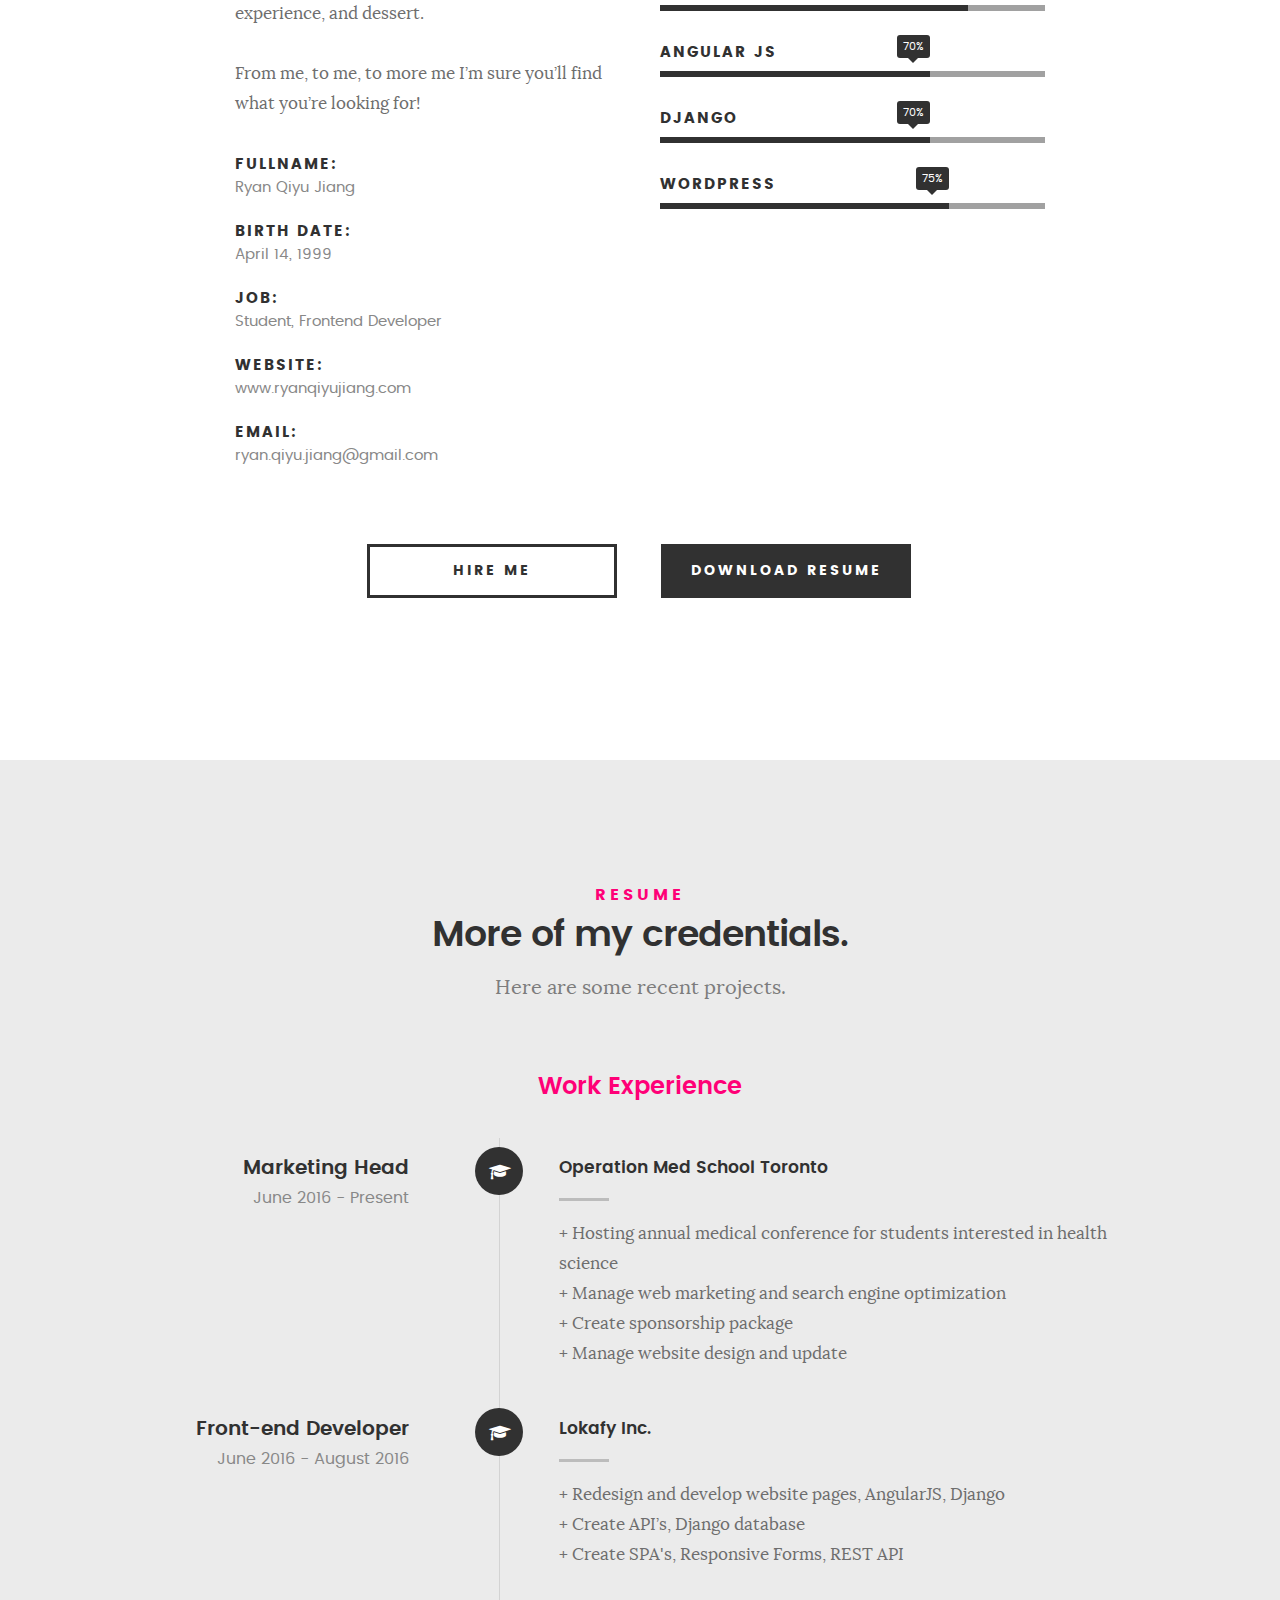
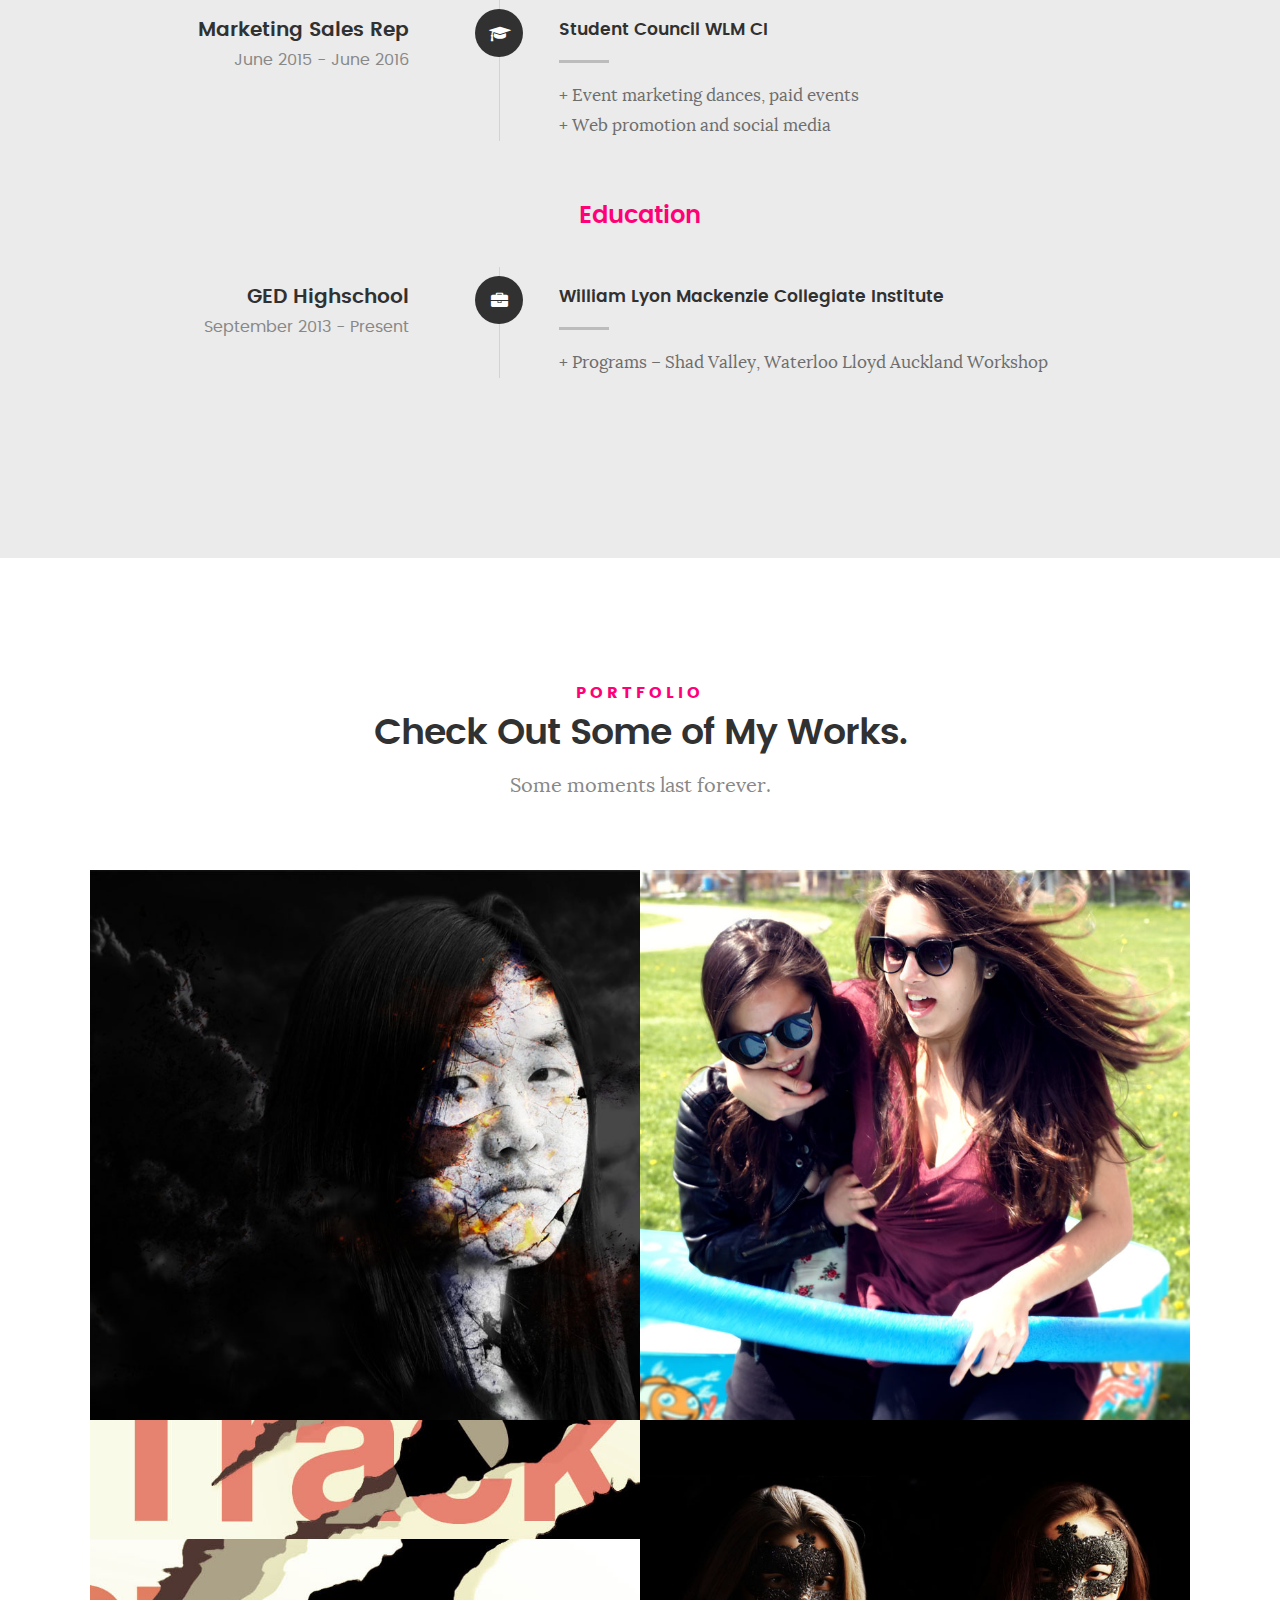
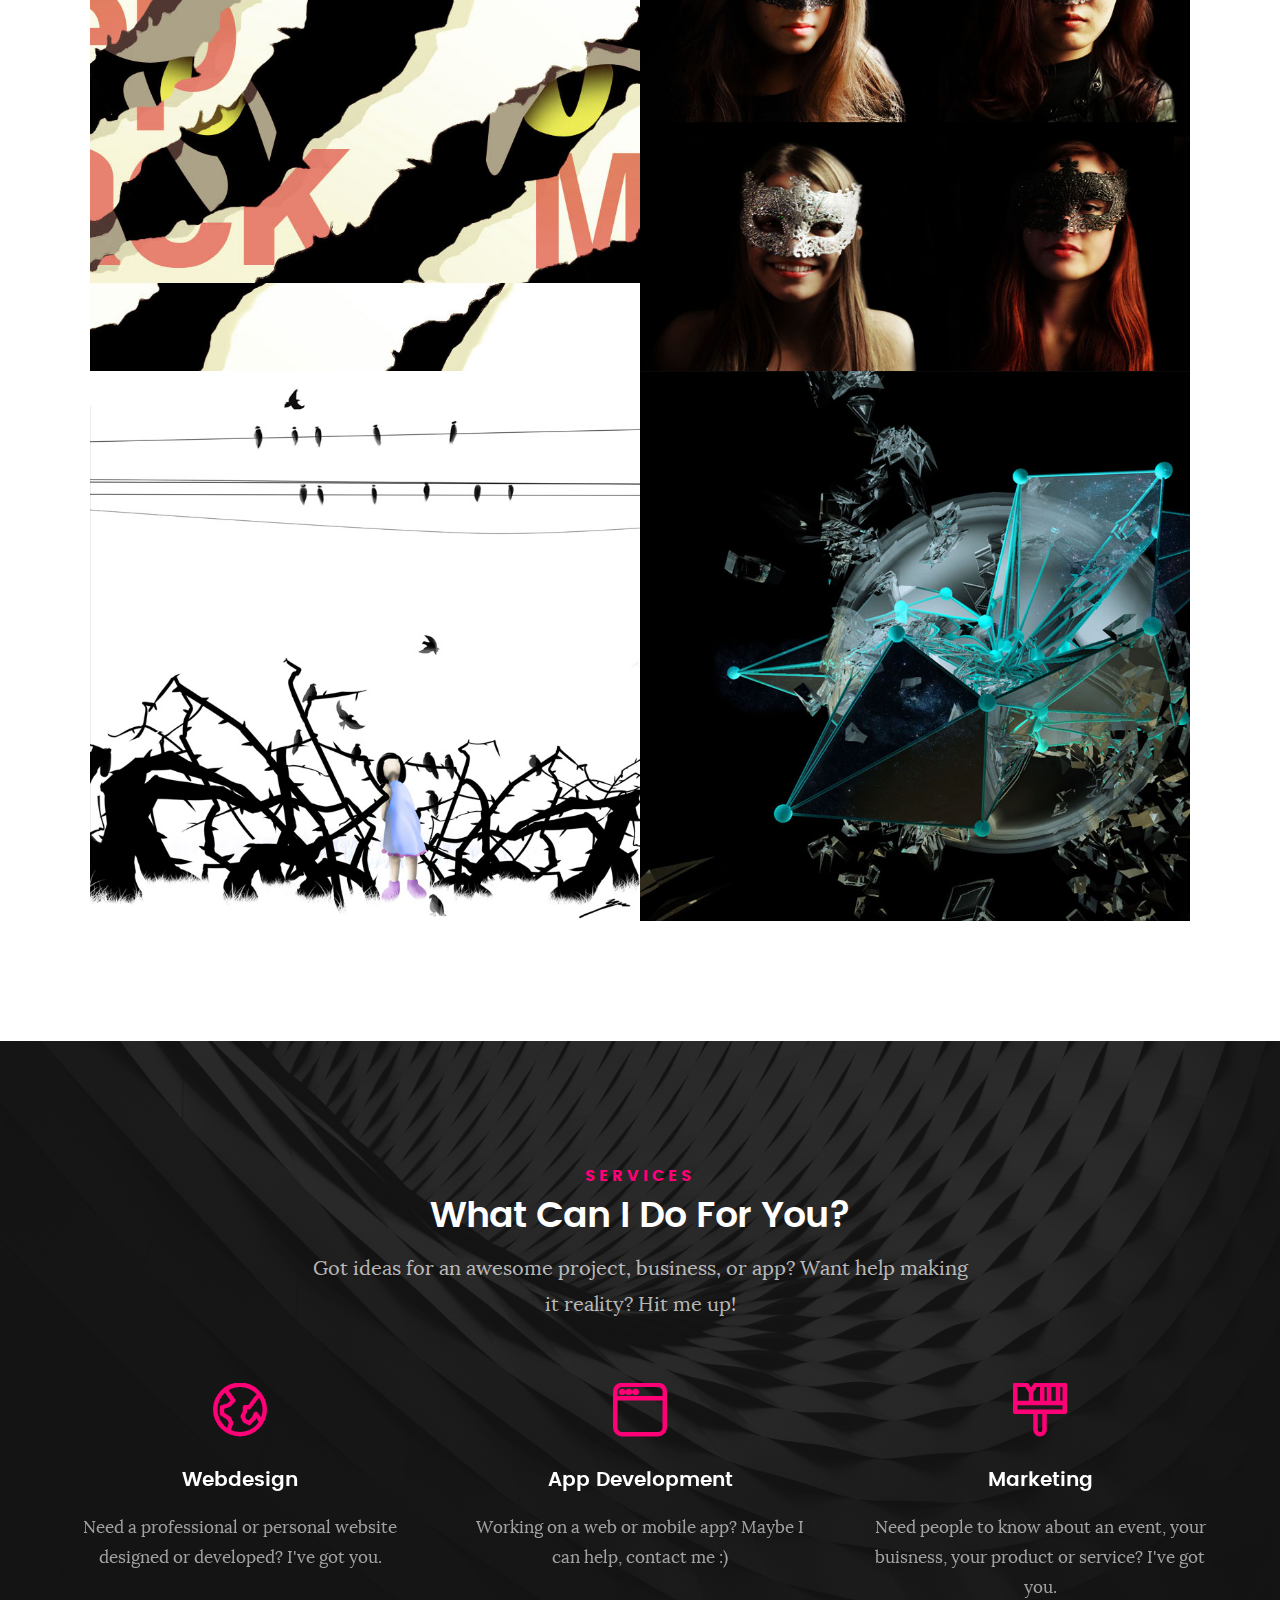
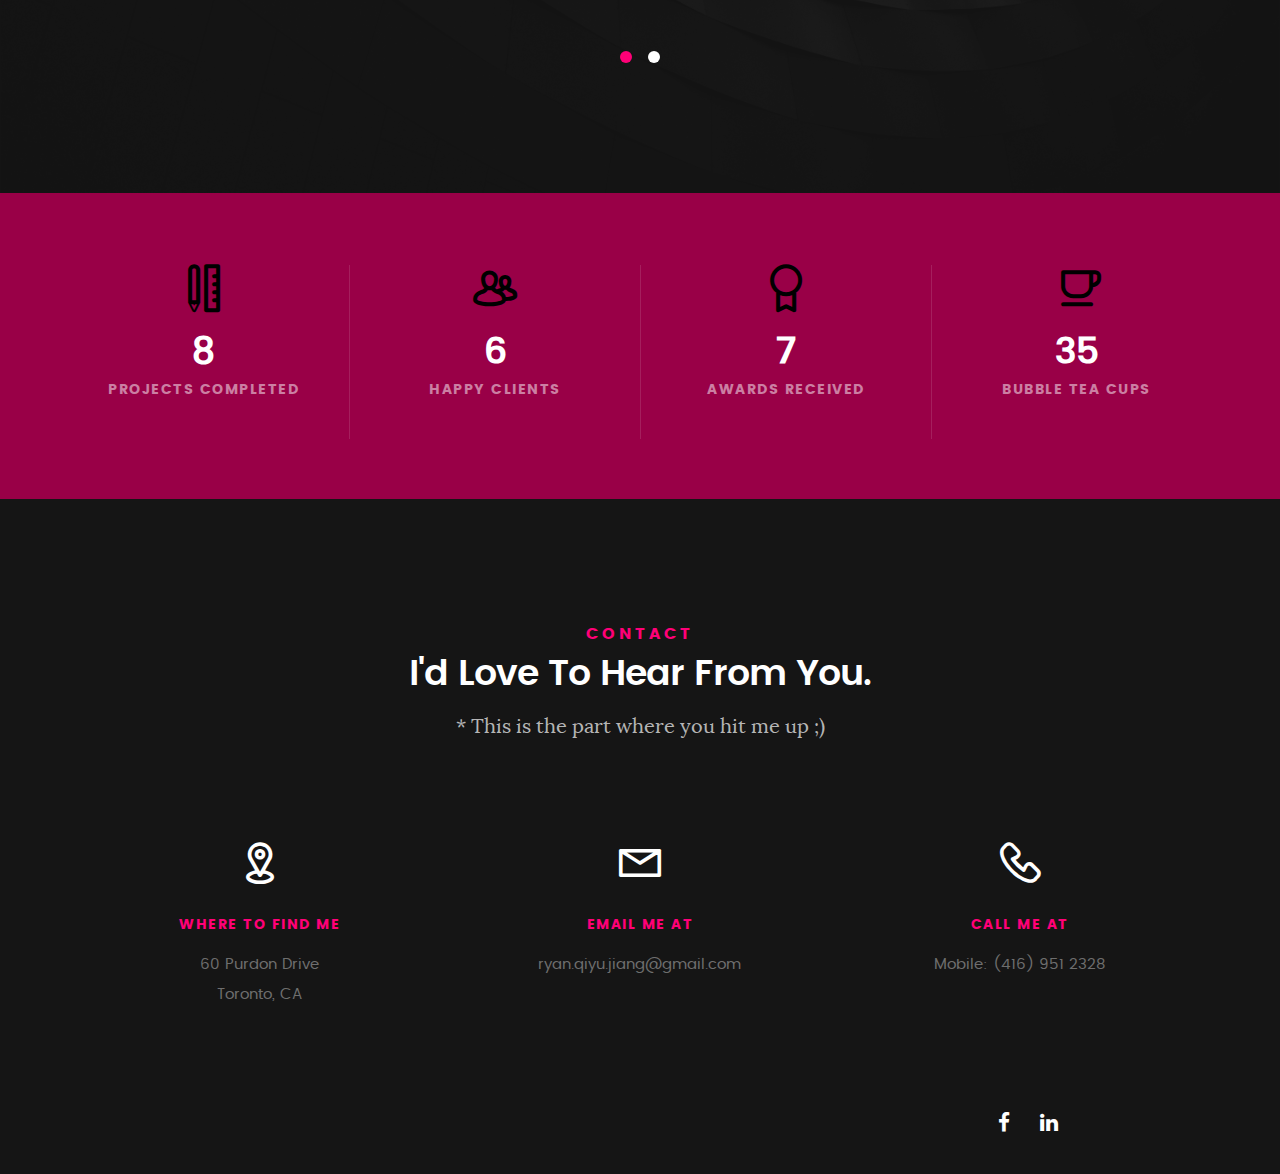
==== commit 480378a8: "Initial files" ====
--- a/index.html
+++ b/index.html
@@ -1,125 +1,879 @@
 <!DOCTYPE html>
-<html>
+<!--[if IE 8 ]><html class="no-js oldie ie8" lang="en"> <![endif]-->
+<!--[if IE 9 ]><html class="no-js oldie ie9" lang="en"> <![endif]-->
+<!--[if (gte IE 9)|!(IE)]><!--><html class="no-js" lang="en"> <!--<![endif]-->
 <head>
 
-  <meta charset="UTF-8">
-  <meta http-equiv="X-UA-Compatible" content="IE=edge">
-  <meta name="viewport" content="width=device-width, initial-scale=1">
-  <link rel="shortcut icon" href="assets/images/facebook-icon-black-128x128-67.png" type="image/x-icon">
-  <meta name="description" content="">
-  <title>Kidney Stones</title>
-  <link rel="stylesheet" href="https://fonts.googleapis.com/css?family=Playfair+Display:400,700&subset=latin,cyrillic">
-  <link rel="stylesheet" href="https://fonts.googleapis.com/css?family=Alegreya+Sans:400,700&subset=latin,vietnamese,latin-ext">
-  <link rel="stylesheet" href="assets/tether/tether.min.css">
-  <link rel="stylesheet" href="assets/bootstrap/css/bootstrap.min.css">
-  <link rel="stylesheet" href="assets/puritym/css/style.css">
-  <link rel="stylesheet" href="assets/mobirise/css/mbr-additional.css" type="text/css">
-  <link rel="stylesheet" href="assets/other/css/style.css">
-
+   <!--- basic page needs
+   ================================================== -->
+   <meta charset="utf-8">
+	<title>JIANG</title>
+	<meta name="description" content="">
+	<meta name="author" content="">
+
+   <!-- mobile specific metas
+   ================================================== -->
+	<meta name="viewport" content="width=device-width, initial-scale=1, maximum-scale=1">
+
+ 	<!-- CSS
+   ================================================== -->
+   <link rel="stylesheet" href="css/base.css">
+   <link rel="stylesheet" href="css/main.css">
+   <link rel="stylesheet" href="css/vendor.css">
+
+   <!-- script
+   ================================================== -->
+	<script src="js/modernizr.js"></script>
+	<script src="js/pace.min.js"></script>
+
+   <!-- favicons
+	================================================== -->
+	<link rel="icon" type="image/png" href="favicon.png">
 
 </head>
-<body>
-<nav class="navbar navbar-light mbr-navbar navbar-fixed-top navbar-transparent" id="menu-0">
-    <div class="container">
-        <button class="navbar-toggler pull-right hidden-md-up" type="button" data-toggle="collapse" data-target="#exCollapsingNavbar2">
-            ☰
-        </button>
-        <div class="clearfix"></div>
-        <div class="collapse navbar-toggleable-sm" id="exCollapsingNavbar2">
-            <span class="navbar-logo"><a href="index.html"><img src="assets/images/facebook-icon-black-128x128-67.png" alt="icon"></a></span>
-            <span><a class="navbar-brand" href="index.html">OMS - Kidney Stones</a></span>
-
-
-
-            <ul class="nav navbar-nav pull-xs-right"><li class="nav-item"><a class="nav-link text-black" href="index.html">Home</a></li><li class="nav-item"><a class="nav-link text-black" href="learn.html">Learn More</a></li><li class="nav-item"><a class="nav-link text-black" href="About.html">About OMS</a></li> </ul>
-        </div>
-    </div>
-</nav>
-
-<section class="mbr-section mbr-section-full mbr-parallax-background mbr-after-navbar" id="header1-1" style="background-image: url(assets/images/drink-water-2000x1127-23.jpg);">
-    <div class="mbr-table-cell">
-
-        <div class="container">
-            <div class="row">
-                <div class="col-md-8 col-md-offset-2 text-xs-center">
-
-                    <h1 class="mbr-section-title display-1"><em>The Hard Facts:</em><br><em>Kidney Stones</em><br></h1>
-
-                    <div class="mbr-buttons--center"><a class="btn btn-lg btn-secondary-outline" href="index.html#msg-box5-2">Symptoms</a> <a class="btn btn-lg btn-white" href="learn.html">The Chemistry</a></div>
-                </div>
-            </div>
-        </div>
-        <a class="mbr-arrow" href="#msg-box5-2"><i class="fa fa-angle-down"></i></a>
-    </div>
-</section>
-
-<section class="mbr-section mbr-section-nopadding" id="msg-box5-2" style="background-color: rgb(255, 255, 255); padding-top: 0rem; padding-bottom: 0rem;">
-
-    <div class="container">
-        <div class="row">
-
-            <div class="col-xs-12 col-md-6 col-lg-5 mbr-inner-padding text-xs-center">
-                <h3 class="mbr-section-title display-4">Am I _________?</h3>
-
-                <div class="lead"><p>1 / 10 canadians develop kidney stones at least once in their lifetime. </p><p>Is this you? Don't be afraid to see a professional.</p></div>
-                <div style="text-align: left;"><a class="btn btn-lg btn-secondary-outline" href="learn.html#content5-n">Full Symptom List</a></div>
-            </div>
-            <div class="col-md-6 col-lg-7 " style="padding:4rem 6rem 4rem 0;margin-top: 7rem;">
-            <h2 >
-               <span>I am experiencing </span>
-            <div class="rw-words rw-words-1">
-              <span>the need to urinate more often than usual.</span>
-              <span>a persistent need to urinate.</span>
-              <span>urination in only small amounts.</span>
-              <span>pain on urination.</span>
-              <span>pain that comes in waves and intensities.</span>
-              <span>sharp pain in the lower side and back.</span>
-              <span>pain in the lower abdomen and groin.</span>
-              <span>pink, red or brown urine.</span>
-              <span>cloudy or foul-smelling urine.</span>
-              <span>nausea and vomiting.</span>
-              <span>fever and chills with infection.</span>
-
-            </div>
-          </h2>
-            </div>
-        </div>
-    </div>
-</section>
-
-<section class="mbr-section mbr-section-small" id="msg-box1-k" style="background-color: rgb(255, 248, 224); padding-top: 3rem; padding-bottom: 1.5rem;">
-
-
-    <div class="container">
-        <div class="row">
-
-            <div>
-
-                <div class="col-sm-8">
-                    <h2 class="mbr-section-title h1">When to Contact a Doctor</h2>
-                    <p class="lead"></p><p>If you’re worried always make an appointment.<br>Immediately  if you experience :&nbsp;&nbsp;&nbsp;&nbsp;<br>&nbsp; &nbsp; &nbsp; &nbsp; &nbsp; •	Blood in urine<br>&nbsp; &nbsp; &nbsp; &nbsp; &nbsp; •	Pain with fever<br>&nbsp; &nbsp; &nbsp; &nbsp; &nbsp; •	Difficulty urinating<br></p><p></p>
-                </div>
-                <div class="col-sm-4 text-xs-right"><a class="btn btn-lg btn-danger" href="http://doctorsoncallmaui.com/see-a-doctor-online-now/" target="_blank">Online Medical Appointment</a></div>
-            </div>
-        </div>
-    </div>
-</section>
-
-<footer class="mbr-section mbr-section-nopadding mbr-footer" id="footer1-f" style="background-color: rgb(38, 39, 44); padding-top: 1rem; padding-bottom: 0.66rem;">
-
-    <div class="container">
-        <p>Copyright (c) 2016 THF - Kidney Stones&nbsp;<a href="https://ryanqiyujiang.com/" target="_blank">Terms of Use</a>  |<a href="https://ryanqiyujiang.com" target="_blank"> Privacy Policy</a></p>
-    </div>
-</footer>
-
-
-  <script src="assets/web/assets/jquery/jquery.min.js"></script>
-  <script src="assets/tether/tether.min.js"></script>
-  <script src="assets/bootstrap/js/bootstrap.min.js"></script>
-  <script src="assets/smooth-scroll/SmoothScroll.js"></script>
-  <script src="assets/jarallax/jarallax.js"></script>
-  <script src="assets/puritym/js/script.js"></script>
-
+
+<body id="top">
+
+	<!-- header
+   ================================================== -->
+   <header>
+   	<div class="row">
+
+   		<div class="top-bar">
+   			<a class="menu-toggle" href="#"><span>Menu</span></a>
+
+	   		<div class="logo">
+		         <a href="index.html">JIANG</a>
+		      </div>
+
+		   	<nav id="main-nav-wrap">
+					<ul class="main-navigation">
+						<li class="current"><a class="smoothscroll"  href="#intro" title="">Home</a></li>
+						<li><a class="smoothscroll"  href="#about" title="">About</a></li>
+						<li><a class="smoothscroll"  href="#resume" title="">Resume</a></li>
+						<li><a class="smoothscroll"  href="#portfolio" title="">Portfolio</a></li>
+						<li><a class="smoothscroll"  href="#services" title="">Services</a></li>
+						<li><a class="smoothscroll"  href="#contact" title="">Contact</a></li>
+					</ul>
+				</nav>
+   		</div> <!-- /top-bar -->
+
+   	</div> <!-- /row -->
+   </header> <!-- /header -->
+
+	<!-- intro section
+   ================================================== -->
+   <section id="intro">
+
+   	<div class="intro-overlay"></div>
+
+   	<div class="intro-content">
+   		<div class="row">
+
+   			<div class="col-twelve">
+
+	   			<h5>Ryan Jiang</h5>
+	   			<h1>Develop Ideas to be Shared</h1>
+
+	   			<p class="intro-position">
+	   				<span>Front-end Developer with a background in marketing & design.</span>
+	   			</p>
+
+	   			<a class="button stroke smoothscroll" href="#about" title="">More About Me</a>
+
+	   		</div>
+
+   		</div>
+   	</div> <!-- /intro-content -->
+
+   	<ul class="intro-social">
+         <li><a href="https://www.facebook.com/ryan.qiyu.jiang"><i class="fa fa-facebook"></i></a></li>
+         <li><a href="https://ca.linkedin.com/in/ryan-qiyu-jiang"><i class="fa fa-linkedin"></i></a></li>
+      </ul> <!-- /intro-social -->
+
+   </section> <!-- /intro -->
+
+
+   <!-- about section
+   ================================================== -->
+   <section id="about">
+
+   	<div class="row section-intro">
+   		<div class="col-twelve">
+
+   			<h5>About</h5>
+   			<h1>Let me introduce myself.</h1>
+
+   			<div class="intro-info">
+
+   				<img src="images/profile-pic.jpg" alt="Profile Picture">
+
+   				<p class="lead">I love dessert! Before I graduate next year, I wanna try all the conveniently located and reasonably priced desert places in Toronto! I’m always looking to meet new people. Want to talk to me, hit me up!</p>
+   			</div>
+
+   		</div>
+   	</div> <!-- /section-intro -->
+
+   	<div class="row about-content">
+
+   		<div class="col-six tab-full">
+
+   			<h3>Profile</h3>
+   			<p>
+   			I am a grade 12 student at William Lyon Mackenzie CI, with a focus on computer science and marketing. I grew up competitive and found my way to marketing though business competitions. When I experienced the joy of programming, software development just fell in place. I love smart code, an optimized user experience, and dessert.
+<br/> <br/>
+From me, to me, to more me I’m sure you’ll find what you’re looking for!
+</p>
+
+   			<ul class="info-list">
+   				<li>
+   					<strong>Fullname:</strong>
+   					<span>Ryan Qiyu Jiang</span>
+   				</li>
+   				<li>
+   					<strong>Birth Date:</strong>
+   					<span>April 14, 1999</span>
+   				</li>
+   				<li>
+   					<strong>Job:</strong>
+   					<span>Student, Frontend Developer</span>
+   				</li>
+   				<li>
+   					<strong>Website:</strong>
+   					<span>www.ryanqiyujiang.com</span>
+   				</li>
+   				<li>
+   					<strong>Email:</strong>
+   					<span>ryan.qiyu.jiang@gmail.com</span>
+   				</li>
+
+   			</ul> <!-- /info-list -->
+
+   		</div>
+
+   		<div class="col-six tab-full">
+
+   			<h3>Skills</h3>
+   			<p>UI Design, Adobe Suit, Google Analytics & Adwords, C++, Java, Javascript, AngularJS, HTML, CSS, Django, WordPress.</p>
+
+				<ul class="skill-bars">
+				   <li>
+				   	<div class="progress percent85"><span>85%</span></div>
+				   	<strong>UI Design</strong>
+				   </li>
+				   <li>
+				   	<div class="progress percent80"><span>80%</span></div>
+				   	<strong>HTML & CSS</strong>
+				   </li>
+				   <li>
+				   	<div class="progress percent70"><span>70%</span></div>
+				   	<strong>Angular Js</strong>
+				   </li>
+				   <li>
+				   	<div class="progress percent70"><span>70%</span></div>
+				   	<strong>Django</strong>
+				   </li>
+				   <li>
+
+				   	<div class="progress percent75"><span>75%</span></div>
+				   	<strong>Wordpress</strong>
+				   </li>
+
+				</ul> <!-- /skill-bars -->
+
+   		</div>
+
+   	</div>
+
+   	<div class="row button-section">
+   		<div class="col-twelve">
+   			<a href="#contact" title="Hire Me" class="button stroke smoothscroll">Hire Me</a>
+   			<a href="https://ryanqiyujiang.files.wordpress.com/2016/05/ryan_jiang_resume2.pdf" title="Download Resume" class="button button-primary">Download Resume</a>
+   		</div>
+   	</div>
+
+   </section> <!-- /process-->
+
+
+   <!-- resume Section
+   ================================================== -->
+	<section id="resume" class="grey-section">
+
+		<div class="row section-intro">
+   		<div class="col-twelve">
+
+   			<h5>Resume</h5>
+   			<h1>More of my credentials.</h1>
+
+   			<p class="lead">Here are some recent projects.</p>
+
+   		</div>
+   	</div> <!-- /section-intro-->
+
+   	<div class="row resume-timeline">
+
+   		<div class="col-twelve resume-header">
+
+   			<h2>Work Experience</h2>
+
+   		</div> <!-- /resume-header -->
+
+   		<div class="col-twelve">
+
+   			<div class="timeline-wrap">
+
+   				<div class="timeline-block">
+
+	   				<div class="timeline-ico">
+	   					<i class="fa fa-graduation-cap"></i>
+	   				</div>
+
+	   				<div class="timeline-header">
+	   					<h3>Marketing Head</h3>
+	   					<p>June 2016 - Present</p>
+	   				</div>
+
+	   				<div class="timeline-content">
+	   					<h4>Operation Med School Toronto</h4>
+	   					<p>+	Hosting annual medical conference for students interested in health science <br/>
++	Manage web marketing and search engine optimization<br/>
++	Create sponsorship package<br/>
++	Manage website design and update<br/>
+</p>
+	   				</div>
+
+	   			</div> <!-- /timeline-block -->
+
+	   			<div class="timeline-block">
+
+	   				<div class="timeline-ico">
+	   					<i class="fa fa-graduation-cap"></i>
+	   				</div>
+
+	   				<div class="timeline-header">
+	   					<h3>Front-end Developer</h3>
+	   					<p>June 2016 - August 2016</p>
+	   				</div>
+
+	   				<div class="timeline-content">
+	   					<h4>Lokafy Inc.</h4>
+	   					<p>+	Redesign and develop website pages, AngularJS, Django <br/>
++	Create API’s, Django database <br/>
++	Create SPA's, Responsive Forms, REST API<br/>
+</p>
+	   				</div>
+
+	   			</div> <!-- /timeline-block -->
+
+	   			<div class="timeline-block">
+
+	   				<div class="timeline-ico">
+	   					<i class="fa fa-graduation-cap"></i>
+	   				</div>
+
+	   				<div class="timeline-header">
+	   					<h3>Marketing Sales Rep</h3>
+	   					<p>June 2015 - June 2016</p>
+	   				</div>
+
+	   				<div class="timeline-content">
+	   					<h4>Student Council WLM CI</h4>
+	   					<p>+	Event marketing dances, paid events <br/>
++	Web promotion and social media<br/>
+</p>
+	   				</div>
+
+	   			</div> <!-- /timeline-block -->
+
+   			</div> <!-- /timeline-wrap -->
+
+   		</div> <!-- /col-twelve -->
+
+   	</div> <!-- /resume-timeline -->
+
+   	<div class="row resume-timeline">
+
+   		<div class="col-twelve resume-header">
+
+   			<h2>Education</h2>
+
+   		</div> <!-- /resume-header -->
+
+   		<div class="col-twelve">
+
+   			<div class="timeline-wrap">
+
+   				<div class="timeline-block">
+
+	   				<div class="timeline-ico">
+	   					<i class="fa fa-briefcase"></i>
+	   				</div>
+
+	   				<div class="timeline-header">
+	   					<h3>GED Highschool</h3>
+	   					<p>September 2013 - Present</p>
+	   				</div>
+
+	   				<div class="timeline-content">
+	   					<h4>William Lyon Mackenzie Collegiate Institute</h4>
+	   					<p>+ Programs – Shad Valley, Waterloo Lloyd Auckland Workshop</p>
+	   				</div>
+
+	   			</div> <!-- /timeline-block -->
+
+   			</div> <!-- /timeline-wrap -->
+
+   		</div> <!-- /col-twelve -->
+
+   	</div> <!-- /resume-timeline -->
+
+	</section> <!-- /features -->
+
+
+	<!-- Portfolio Section
+   ================================================== -->
+	<section id="portfolio">
+
+		<div class="row section-intro">
+   		<div class="col-twelve">
+
+   			<h5>Portfolio</h5>
+   			<h1>Check Out Some of My Works.</h1>
+
+   			<p class="lead">Some moments last forever.</p>
+
+   		</div>
+   	</div> <!-- /section-intro-->
+
+   	<div class="row portfolio-content">
+
+   		<div class="col-twelve">
+
+   			<!-- portfolio-wrapper -->
+	         <div id="folio-wrapper" class="block-1-2 block-mob-full stack">
+
+	         	<div class="bgrid folio-item">
+	               <div class="item-wrap">
+	               	<img src="images/portfolio/1.jpg" alt="Wrong Choices">
+	                  <a href="#modal-01" class="overlay">
+	                     <div class="folio-item-table">
+	                     	<div class="folio-item-cell">
+		     					       <h3 class="folio-title">Wrong Choices</h3>
+		     					    	 <span class="folio-types">
+		     					       	  Graphic Design
+		     					       </span>
+		     					   </div>
+	                     </div>
+	                  </a>
+	               </div>
+	        		</div> <!-- /folio-item -->
+
+	        		<div class="bgrid folio-item">
+	               <div class="item-wrap">
+	               	<img src="images/portfolio/2.jpg" alt="Summer">
+	               	<a href="#modal-02" class="overlay">
+	                     <div class="folio-item-table">
+	                     	<div class="folio-item-cell">
+	                     		<h3 class="folio-title">Summer</h3>
+		     					    	<span class="folio-types">
+		     					       	  Web Design
+		     					      </span>
+		     					   </div>
+	                     </div>
+	                  </a>
+	               </div>
+	        		</div> <!-- /folio-item -->
+
+	            <div class="bgrid folio-item">
+	               <div class="item-wrap">
+	               	<img src="images/portfolio/3.jpg" alt="Lion">
+	                  <a href="#modal-03" class="overlay">
+	                     <div class="folio-item-table">
+	                     	<div class="folio-item-cell">
+	                     		<h3 class="folio-title">Lion's Den</h3>
+		     					    	<span class="folio-types">
+		     					       	  Branding
+		     					      </span>
+		     					   </div>
+	                     </div>
+	                  </a>
+	               </div>
+	        		</div> <!-- /folio-item -->
+
+	            <div class="bgrid folio-item">
+	               <div class="item-wrap">
+	               	<img src="images/portfolio/4.jpg" alt="Masquerade">
+	                  <a href="#modal-04" class="overlay">
+	                     <div class="folio-item-table">
+	                     	<div class="folio-item-cell">
+	                     		<h3 class="folio-title">Masquerade</h3>
+		     					    	<span class="folio-types">
+		     					       	  Branding
+		     					      </span>
+		     					   </div>
+	                     </div>
+	                  </a>
+	               </div>
+	        		</div> <!-- /folio-item -->
+
+	        		<div class="bgrid folio-item">
+	               <div class="item-wrap">
+	               	<img src="images/portfolio/5.jpg" alt="Murder">
+	                  <a href="#modal-05" class="overlay">
+	                     <div class="folio-item-table">
+	                     	<div class="folio-item-cell">
+	                     		<h3 class="folio-title">Murder the Innocent</h3>
+		     					    	<span class="folio-types">
+		     					       	  Graphic Design
+		     					      </span>
+		     					   </div>
+	                     </div>
+	                  </a>
+	               </div>
+	        		</div> <!-- /folio-item -->
+
+	            <div class="bgrid folio-item">
+	               <div class="item-wrap">
+	               	<img src="images/portfolio/6.jpg" alt="Glassy Stars">
+	                  <a href="#modal-06" class="overlay">
+	                     <div class="folio-item-table">
+	                     	<div class="folio-item-cell">
+	                     		<h3 class="folio-title">Glassy Stars</h3>
+		     					    	<span class="folio-types">
+		     					       	  Graphic Design
+		     					      </span>
+		     					   </div>
+	                     </div>
+	                  </a>
+	               </div>
+	        		</div> <!-- /folio-item -->
+
+	            <!-- modal popups - begin
+	            ============================================================= -->
+	            <div id="modal-01" class="popup-modal slider mfp-hide">
+
+				     	<div class="media">
+				     		<img src="images/portfolio/modals/m1.jpg" alt="" />
+				     	</div>
+
+					   <div class="description-box">
+					      <h4>Wrong Choices</h4>
+					      <p>You don't always make the right ones. Model: Jasmine Ou</p>
+
+					      <div class="categories">Graphic Design</div>
+					   </div>
+
+			         <div class="link-box">
+					      <a href="#" class="popup-modal-dismiss">Close</a>
+			         </div>
+
+				   </div> <!-- /modal-01 -->
+
+				   <div id="modal-02" class="popup-modal slider mfp-hide">
+
+				     	<div class="media">
+				     		<img src="images/portfolio/modals/m2.jpg" alt="" />
+				     	</div>
+
+					   <div class="description-box">
+					      <h4>Summer</h4>
+					      <p>End of school water day, run by myself and the rest of student council. Enjoying the good times.</p>
+
+					      <div class="categories">Branding</div>
+					   </div>
+
+			         <div class="link-box">
+					      <a href="#" class="popup-modal-dismiss">Close</a>
+			         </div>
+
+				   </div> <!-- /modal-02 -->
+
+				   <div id="modal-03" class="popup-modal slider mfp-hide">
+
+				     	<div class="media">
+				     		<img src="images/portfolio/modals/m3.jpg" alt="" />
+				     	</div>
+
+					   <div class="description-box">
+					      <h4>Lion's Den</h4>
+					      <p>Roar! You are your inner beast, find your passion, you're the king of the jungle.</p>
+
+					      <div class="categories">Graphic Design</div>
+					   </div>
+
+			         <div class="link-box">
+					      <a href="#" class="popup-modal-dismiss">Close</a>
+			         </div>
+
+				   </div> <!-- /modal-03 -->
+
+				   <div id="modal-04" class="popup-modal slider mfp-hide">
+
+				     	<div class="media">
+				     		<img src="images/portfolio/modals/m4.jpg" alt="" />
+				     	</div>
+
+					   <div class="description-box">
+					      <h4>Masquerade</h4>
+					      <p>Everyone hides a part of them away. Sometimes you have to cover up, to show your colors. Photoshoot promoting fall semi-formal.</p>
+
+					      <div class="categories">Branding</div>
+					   </div>
+
+			         <div class="link-box">
+					      <a href="#" class="popup-modal-dismiss">Close</a>
+			         </div>
+
+				   </div> <!-- /modal-04 -->
+
+				   <div id="modal-05" class="popup-modal slider mfp-hide">
+
+				     	<div class="media">
+				     		<img src="images/portfolio/modals/m5.jpg" alt="" />
+				     	</div>
+
+					   <div class="description-box">
+					      <h4>Murder the Innocent</h4>
+					      <p>Poor crows, they will be remembered.</p>
+
+					      <div class="categories">Graphic Design</div>
+					   </div>
+
+			         <div class="link-box">
+
+					      <a href="#" class="popup-modal-dismiss">Close</a>
+			         </div>
+
+				   </div> <!-- /modal-05 -->
+
+				   <div id="modal-06" class="popup-modal slider mfp-hide">
+
+				     	<div class="media">
+				     		<img src="images/portfolio/modals/m6.jpg" alt="" />
+				     	</div>
+
+					   <div class="description-box">
+					      <h4>Glassy Stars</h4>
+					      <p>The prettiest lights don't last long. Plexus effect with 3d rendering in Cinema 4d.</p>
+
+					      <div class="categories">Graphic Design</div>
+					   </div>
+
+			         <div class="link-box">
+
+					      <a href="#" class="popup-modal-dismiss">Close</a>
+			         </div>
+
+				   </div> <!-- /modal-06 -->
+
+
+				   <!-- modal popups - end
+	            ============================================================= -->
+
+	         </div> <!-- /portfolio-wrapper -->
+
+   		</div>  <!-- /twelve -->
+
+   	</div> <!-- /portfolio-content -->
+
+	</section> <!-- /portfolio -->
+
+	<!-- services Section
+   ================================================== -->
+	<section id="services">
+
+		<div class="overlay"></div>
+
+		<div class="row section-intro">
+   		<div class="col-twelve">
+
+   			<h5>Services</h5>
+   			<h1>What Can I Do For You?</h1>
+
+   			<p class="lead">Got ideas for an awesome project, business, or app? Want help making it reality? Hit me up!</p>
+
+   		</div>
+   	</div> <!-- /section-intro -->
+
+   	<div class="row services-content">
+
+   		<div id="owl-slider" class="owl-carousel services-list">
+
+	      	<div class="service">
+
+	      		<span class="icon"><i class="icon-earth"></i></span>
+
+	            <div class="service-content">
+
+	            	 <h3>Webdesign</h3>
+
+		            <p class="desc">Need a professional or personal website designed or developed? I've got you.
+	         		</p>
+
+	         	</div>
+
+				</div> <!-- /service -->
+
+				<div class="service">
+
+					<span class="icon"><i class="icon-window"></i></span>
+
+	            <div class="service-content">
+
+	            	<h3>App Development</h3>
+
+		            <p class="desc">Working on a web or mobile app? Maybe I can help, contact me :)
+	         		</p>
+
+	            </div>
+
+			   </div> <!-- /service -->
+
+			   <div class="service">
+
+			   	<span class="icon"><i class="icon-paint-brush"></i></span>
+
+	            <div class="service-content">
+
+	            	<h3>Marketing</h3>
+
+		            <p class="desc"> Need people to know about an event, your buisness, your product or service? I've got you.
+	        			</p>
+
+	            </div>
+
+			   </div> <!-- /service -->
+
+				<div class="service">
+
+					<span class="icon"><i class="icon-toggles"></i></span>
+
+	            <div class="service-content">
+
+	            	<h3>Graphic Design</h3>
+
+		            <p class="desc">Need perfect logo graphics that capture the spirit of your brand? I've got you.
+	         		</p>
+
+	            </div>
+
+				</div> <!-- /service -->
+
+			   <div class="service">
+
+			   	<span class="icon"><i class="icon-image"></i></span>
+
+	            <div class="service-content">
+
+	            	<h3>Health and Medical</h3>
+
+		            <p class="desc"> You should probably check in with your doctor.
+	        			</p>
+
+	            </div>
+
+			   </div> <!-- /service -->
+
+			   <div class="service">
+
+			   	<span class="icon"><i class="icon-chat"></i></span>
+
+	            <div class="service-content">
+
+	            	 <h3>Photography</h3>
+
+		            <p class="desc">Need portraits that are professional but loose, playful with the right touch of dedicated? I've got you.
+	        			</p>
+
+	            </div>
+
+			   </div> <!-- /service -->
+
+	      </div> <!-- /services-list -->
+
+   	</div> <!-- /services-content -->
+
+	</section> <!-- /services -->
+
+
+	<!-- stats Section
+   ================================================== -->
+	<section id="stats" class="count-up">
+
+		<div class="row">
+			<div class="col-twelve">
+
+				<div class="block-1-4 block-s-1-3 block-tab-1-2 block-mob-full stats-list">
+
+					<div class="bgrid stat">
+
+						<div class="icon-part">
+							<i class="icon-pencil-ruler"></i>
+						</div>
+
+						<h3 class="stat-count">
+							8
+						</h3>
+
+						<h5 class="stat-title">
+							Projects Completed
+						</h5>
+
+					</div> <!-- /stat -->
+
+					<div class="bgrid stat">
+
+						<div class="icon-part">
+							<i class="icon-users"></i>
+						</div>
+
+						<h3 class="stat-count">
+							6
+						</h3>
+
+						<h5 class="stat-title">
+							Happy Clients
+						</h5>
+
+					</div> <!-- /stat -->
+
+					<div class="bgrid stat">
+
+						<div class="icon-part">
+							<i class="icon-badge"></i>
+						</div>
+
+						<h3 class="stat-count">
+							7
+						</h3>
+
+						<h5 class="stat-title">
+							Awards Received
+						</h5>
+
+					</div> <!-- /stat -->
+
+
+					<div class="bgrid stat">
+
+						<div class="icon-part">
+							<i class="icon-cup"></i>
+						</div>
+
+						<h3 class="stat-count">
+							35
+						</h3>
+
+						<h5 class="stat-title">
+							Bubble Tea Cups
+						</h5>
+
+					</div> <!-- /stat -->
+
+
+				</div> <!-- /stats-list -->
+
+			</div> <!-- /twelve -->
+		</div> <!-- /row -->
+
+	</section> <!-- /stats -->
+
+
+   <!-- contact
+   ================================================== -->
+	<section id="contact">
+
+		<div class="row section-intro">
+   		<div class="col-twelve" style="padding:0 0 20px 0">
+
+   			<h5>Contact</h5>
+   			<h1>I'd Love To Hear From You.</h1>
+
+   			<p class="lead">* This is the part where you hit me up ;)</p>
+
+   		</div>
+   	</div> <!-- /section-intro -->
+
+   	<div class="row contact-info">
+
+   		<div class="col-four tab-full">
+
+   			<div class="icon">
+   				<i class="icon-pin"></i>
+   			</div>
+
+   			<h5>Where to find me</h5>
+
+   			<p>
+            60 Purdon Drive<br>
+            Toronto, CA<br>
+            </p>
+
+   		</div>
+
+   		<div class="col-four tab-full collapse">
+
+   			<div class="icon">
+   				<i class="icon-mail"></i>
+   			</div>
+
+   			<h5>Email Me At</h5>
+
+   			<p>ryan.qiyu.jiang@gmail.com<br>
+			   </p>
+
+   		</div>
+
+   		<div class="col-four tab-full">
+
+   			<div class="icon">
+   				<i class="icon-phone"></i>
+   			</div>
+
+   			<h5>Call Me At</h5>
+
+   			<p>Mobile: (416) 951 2328<br>
+			   </p>
+
+   		</div>
+
+   	</div> <!-- /contact-info -->
+
+	</section> <!-- /contact -->
+
+
+   <!-- footer
+   ================================================== -->
+
+   <footer>
+     	<div class="row">
+
+     		<div class="col-six tab-full pull-right social">
+
+     			<ul class="footer-social">
+     				<li><a href="https://www.facebook.com/ryan.qiyu.jiang"><i class="fa fa-facebook"></i></a></li>
+     				<li><a href="https://ca.linkedin.com/in/ryan-qiyu-jiang"><i class="fa fa-linkedin"></i></a></li>
+     			</ul>
+
+	      </div>
+
+	      	<div id="go-top">
+		         <a class="smoothscroll" title="Back to Top" href="#top"><i class="fa fa-long-arrow-up"></i></a>
+		      </div>
+
+      	</div> <!-- /row -->
+   </footer>
+
+   <div id="preloader">
+    	<div id="loader"></div>
+   </div>
+
+   <!-- Java Script
+   ================================================== -->
+   <script src="js/jquery-2.1.3.min.js"></script>
+   <script src="js/plugins.js"></script>
+   <script src="js/main.js"></script>
 
 </body>
+
 </html>--- a/css/base.css
+++ b/css/base.css
@@ -0,0 +1,871 @@
+/**
+ * =================================================================== 
+ *
+ *  Kards v1.0 Base Stylesheet
+ *  url: styleshout.com
+ *  03-01-2016
+ *  ------------------------------------------------------------------
+ *  TOC:
+ *  01. reset
+ *  02. basic/base setup styles
+ *  03. grid
+ *  04. MISC
+ *
+ * =================================================================== 
+ */
+
+/** 
+ * ===================================================================
+ * 01. reset - normalize.css v3.0.2 | MIT License | git.io/normalize
+ *
+ * ------------------------------------------------------------------- 
+ */
+html {
+	font-family: sans-serif;
+	-ms-text-size-adjust: 100%;
+	-webkit-text-size-adjust: 100%;
+}
+
+body {
+	margin: 0;
+}
+
+article,
+aside,
+details,
+figcaption,
+figure,
+footer,
+header,
+hgroup,
+main,
+menu,
+nav,
+section,
+summary {
+	display: block;
+}
+
+audio,
+canvas,
+progress,
+video {
+	display: inline-block;
+	vertical-align: baseline;
+}
+
+audio:not([controls]) {
+	display: none;
+	height: 0;
+}
+
+[hidden],
+template {
+	display: none;
+}
+
+a {
+	background: transparent;
+}
+
+a:active,
+a:hover {
+	outline: 0;
+}
+
+abbr[title] {
+	border-bottom: 1px dotted;
+}
+
+b,
+strong {
+	font-weight: bold;
+}
+
+dfn {
+	font-style: italic;
+}
+
+h1 {
+	font-size: 2em;
+	margin: 0.67em 0;
+}
+
+mark {
+	background: #ff0;
+	color: #000;
+}
+
+small {
+	font-size: 80%;
+}
+
+sub,
+sup {
+	font-size: 75%;
+	line-height: 0;
+	position: relative;
+	vertical-align: baseline;
+}
+
+sup {
+	top: -0.5em;
+}
+
+sub {
+	bottom: -0.25em;
+}
+
+img {
+	border: 0;
+}
+
+svg:not(:root) {
+	overflow: hidden;
+}
+
+figure {
+	margin: 1em 40px;
+}
+
+hr {
+	-moz-box-sizing: content-box;
+	box-sizing: content-box;
+	height: 0;
+}
+
+pre {
+	overflow: auto;
+}
+
+code,
+kbd,
+pre,
+samp {
+	font-family: monospace, monospace;
+	font-size: 1em;
+}
+
+button,
+input,
+optgroup,
+select,
+textarea {
+	color: inherit;
+	font: inherit;
+	margin: 0;
+}
+
+button {
+	overflow: visible;
+}
+
+button,
+select {
+	text-transform: none;
+}
+
+button,
+html input[type="button"],
+input[type="reset"],
+input[type="submit"] {
+	-webkit-appearance: button;
+	cursor: pointer;
+}
+
+button[disabled],
+html input[disabled] {
+	cursor: default;
+}
+
+button::-moz-focus-inner,
+input::-moz-focus-inner {
+	border: 0;
+	padding: 0;
+}
+
+input {
+	line-height: normal;
+}
+
+input[type="checkbox"],
+input[type="radio"] {
+	box-sizing: border-box;
+	padding: 0;
+}
+
+input[type="number"]::-webkit-inner-spin-button,
+input[type="number"]::-webkit-outer-spin-button {
+	height: auto;
+}
+
+input[type="search"] {
+	-webkit-appearance: textfield;
+	-moz-box-sizing: content-box;
+	-webkit-box-sizing: content-box;
+	box-sizing: content-box;
+}
+
+input[type="search"]::-webkit-search-cancel-button,
+input[type="search"]::-webkit-search-decoration {
+	-webkit-appearance: none;
+}
+
+fieldset {
+	border: 1px solid #c0c0c0;
+	margin: 0 2px;
+	padding: 0.35em 0.625em 0.75em;
+}
+
+legend {
+	border: 0;
+	padding: 0;
+}
+
+textarea {
+	overflow: auto;
+}
+
+optgroup {
+	font-weight: bold;
+}
+
+table {
+	border-collapse: collapse;
+	border-spacing: 0;
+}
+
+td,
+th {
+	padding: 0;
+}
+
+/** 
+ * ===================================================================
+ * 02. basic/base setup styles - (_basic.scss)
+ *
+ * ------------------------------------------------------------------- 
+ */
+html {
+	font-size: 62.5%;
+	box-sizing: border-box;
+}
+
+*,
+*::before,
+*::after {
+	box-sizing: inherit;
+}
+
+body {
+	font-weight: normal;
+	line-height: 1;
+	text-rendering: optimizeLegibility;
+	word-wrap: break-word;
+	-webkit-overflow-scrolling: touch;
+	-webkit-text-size-adjust: none;
+}
+
+body,
+input,
+button {
+	-moz-osx-font-smoothing: grayscale;
+	-webkit-font-smoothing: antialiased;
+}
+
+/**
+ * Media - (_basic.scss)
+ * ------------------------------------------------------------------- 
+ */
+img,
+video {
+	max-width: 100%;
+	height: auto;
+}
+
+/**
+ * Typography resets - (_basic.scss)
+ * ------------------------------------------------------------------- 
+ */
+div,
+dl,
+dt,
+dd,
+ul,
+ol,
+li,
+h1,
+h2,
+h3,
+h4,
+h5,
+h6,
+pre,
+form,
+p,
+blockquote,
+th,
+td {
+	margin: 0;
+	padding: 0;
+}
+
+h1,
+h2,
+h3,
+h4,
+h5,
+h6 {
+	-webkit-font-variant-ligatures: common-ligatures;
+	-moz-font-variant-ligatures: common-ligatures;
+	font-variant-ligatures: common-ligatures;
+	text-rendering: optimizeLegibility;
+}
+
+em,
+i {
+	font-style: italic;
+	line-height: inherit;
+}
+
+strong,
+b {
+	font-weight: bold;
+	line-height: inherit;
+}
+
+small {
+	font-size: 60%;
+	line-height: inherit;
+}
+
+ol,
+ul {
+	list-style: none;
+}
+
+li {
+	display: block;
+}
+
+/**
+ * links - (_basic.scss)
+ * ------------------------------------------------------------------- 
+ */
+a {
+	text-decoration: none;
+	line-height: inherit;
+}
+
+a img {
+	border: none;
+}
+
+/**
+ * inputs - (_basic.scss)
+ * ------------------------------------------------------------------- 
+ */
+fieldset {
+	margin: 0;
+	padding: 0;
+}
+
+input[type="email"],
+input[type="number"],
+input[type="search"],
+input[type="text"],
+input[type="tel"],
+input[type="url"],
+input[type="password"],
+textarea {
+	-webkit-appearance: none;
+	-moz-appearance: none;
+	-ms-appearance: none;
+	-o-appearance: none;
+	appearance: none;
+}
+
+/** 
+ * ===================================================================
+ * 03. grid - (_grid.scss)
+ *
+ * ------------------------------------------------------------------- 
+ */
+.row {
+	width: 94%;
+	max-width: 1140px;
+	margin: 0 auto;
+}
+
+.row:before,
+.row:after {
+	content: "";
+	display: table;
+}
+
+.row:after {
+	clear: both;
+}
+
+.row .row {
+	width: auto;
+	max-width: none;
+	margin-left: -20px;
+	margin-right: -20px;
+}
+
+[class*="col-"],
+.bgrid {
+	float: left;
+}
+
+[class*="col-"] + [class*="col-"].end {
+	float: right;
+}
+
+[class*="col-"] {
+	padding: 0 20px;
+}
+
+.col-one {
+	width: 8.33333%;
+}
+
+.col-two,
+.col-1-6 {
+	width: 16.66667%;
+}
+
+.col-three,
+.col-1-4 {
+	width: 25%;
+}
+
+.col-four,
+.col-1-3 {
+	width: 33.33333%;
+}
+
+.col-five {
+	width: 41.66667%;
+}
+
+.col-six,
+.col-1-2 {
+	width: 50%;
+}
+
+.col-seven {
+	width: 58.33333%;
+}
+
+.col-eight,
+.col-2-3 {
+	width: 66.66667%;
+}
+
+.col-nine,
+.col-3-4 {
+	width: 75%;
+}
+
+.col-ten,
+.col-5-6 {
+	width: 83.33333%;
+}
+
+.col-eleven {
+	width: 91.66667%;
+}
+
+.col-twelve,
+.col-full {
+	width: 100%;
+}
+
+/**
+ * small screens - (_grid.scss)
+ * --------------------------------------------------------------- 
+ */
+@media screen and (max-width:1024px) {
+	.row .row {
+		margin-left: -18px;
+		margin-right: -18px;
+	}
+
+	[class*="col-"] {
+		padding: 0 18px;
+	}
+
+}
+
+/**
+ * tablets - (_grid.scss)
+ * --------------------------------------------------------------- 
+ */
+@media screen and (max-width:768px) {
+	.row {
+		width: auto;
+		padding-left: 30px;
+		padding-right: 30px;
+	}
+
+	.row .row {
+		padding-left: 0;
+		padding-right: 0;
+		margin-left: -15px;
+		margin-right: -15px;
+	}
+
+	[class*="col-"] {
+		padding: 0 15px;
+	}
+
+	.tab-1-4 {
+		width: 25%;
+	}
+
+	.tab-1-3 {
+		width: 33.33333%;
+	}
+
+	.tab-1-2 {
+		width: 50%;
+	}
+
+	.tab-2-3 {
+		width: 66.66667%;
+	}
+
+	.tab-3-4 {
+		width: 75%;
+	}
+
+	.tab-full {
+		width: 100%;
+	}
+
+}
+
+/**
+ * large mobile devices - (_grid.scss)
+ * --------------------------------------------------------------- 
+ */
+@media screen and (max-width:600px) {
+	.row {
+		padding-left: 25px;
+		padding-right: 25px;
+	}
+
+	.row .row {
+		margin-left: -10px;
+		margin-right: -10px;
+	}
+
+	[class*="col-"] {
+		padding: 0 10px;
+	}
+
+	.mob-1-4 {
+		width: 25%;
+	}
+
+	.mob-1-2 {
+		width: 50%;
+	}
+
+	.mob-3-4 {
+		width: 75%;
+	}
+
+	.mob-full {
+		width: 100%;
+	}
+
+}
+
+/**
+ * small mobile devices - (_grid.scss)
+ * --------------------------------------------------------------- 
+ */
+@media screen and (max-width:400px) {
+	.row .row {
+		padding-left: 0;
+		padding-right: 0;
+		margin-left: 0;
+		margin-right: 0;
+	}
+
+	[class*="col-"] {
+		width: 100% !important;
+		float: none !important;
+		clear: both !important;
+		margin-left: 0;
+		margin-right: 0;
+		padding: 0;
+	}
+
+	[class*="col-"] + [class*="col-"].end {
+		float: none;
+	}
+
+}
+
+/** 
+ * ===================================================================
+ * block grids - (_grid.scss)
+ *
+ * ------------------------------------------------------------------- 
+ */
+[class*="block-"]:before,
+[class*="block-"]:after {
+	content: "";
+	display: table;
+}
+
+[class*="block-"]:after {
+	clear: both;
+}
+
+.block-1-6 .bgrid {
+	width: 16.66667%;
+}
+
+.block-1-4 .bgrid {
+	width: 25%;
+}
+
+.block-1-3 .bgrid {
+	width: 33.33333%;
+}
+
+.block-1-2 .bgrid {
+	width: 50%;
+}
+
+/**
+ * Clearing for block grid columns. Allow columns with 
+ * different heights to align properly.
+ */
+.block-1-6 .bgrid:nth-child(6n+1),
+.block-1-4 .bgrid:nth-child(4n+1),
+.block-1-3 .bgrid:nth-child(3n+1),
+.block-1-2 .bgrid:nth-child(2n+1) {
+	clear: both;
+}
+
+/**
+ * small screens - (_grid.scss)
+ * --------------------------------------------------------------- 
+ */
+@media screen and (max-width:1024px) {
+	.block-s-1-6 .bgrid {
+		width: 16.66667%;
+	}
+
+	.block-s-1-4 .bgrid {
+		width: 25%;
+	}
+
+	.block-s-1-3 .bgrid {
+		width: 33.33333%;
+	}
+
+	.block-s-1-2 .bgrid {
+		width: 50%;
+	}
+
+	.block-s-full .bgrid {
+		width: 100%;
+		clear: both;
+	}
+
+	[class*="block-s-"] .bgrid:nth-child(n) {
+		clear: none;
+	}
+
+	.block-s-1-6 .bgrid:nth-child(6n+1),
+	.block-s-1-4 .bgrid:nth-child(4n+1),
+	.block-s-1-3 .bgrid:nth-child(3n+1),
+	.block-s-1-2 .bgrid:nth-child(2n+1) {
+		clear: both;
+	}
+
+}
+
+/**
+ * tablets - (_grid.scss)
+ * --------------------------------------------------------------- 
+ */
+@media screen and (max-width:768px) {
+	.block-tab-1-6 .bgrid {
+		width: 16.66667%;
+	}
+
+	.block-tab-1-4 .bgrid {
+		width: 25%;
+	}
+
+	.block-tab-1-3 .bgrid {
+		width: 33.33333%;
+	}
+
+	.block-tab-1-2 .bgrid {
+		width: 50%;
+	}
+
+	.block-tab-full .bgrid {
+		width: 100%;
+		clear: both;
+	}
+
+	[class*="block-tab-"] .bgrid:nth-child(n) {
+		clear: none;
+	}
+
+	.block-tab-1-6 .bgrid:nth-child(6n+1),
+	.block-tab-1-4 .bgrid:nth-child(4n+1),
+	.block-tab-1-3 .bgrid:nth-child(3n+1),
+	.block-tab-1-2 .bgrid:nth-child(2n+1) {
+		clear: both;
+	}
+
+}
+
+/**
+ * large mobile devices - (_grid.scss)
+ * --------------------------------------------------------------- 
+ */
+@media screen and (max-width:600px) {
+	.block-mob-1-6 .bgrid {
+		width: 16.66667%;
+	}
+
+	.block-mob-1-4 .bgrid {
+		width: 25%;
+	}
+
+	.block-mob-1-3 .bgrid {
+		width: 33.33333%;
+	}
+
+	.block-mob-1-2 .bgrid {
+		width: 50%;
+	}
+
+	.block-mob-full .bgrid {
+		width: 100%;
+		clear: both;
+	}
+
+	[class*="block-mob-"] .bgrid:nth-child(n) {
+		clear: none;
+	}
+
+	.block-mob-1-6 .bgrid:nth-child(6n+1),
+	.block-mob-1-4 .bgrid:nth-child(4n+1),
+	.block-mob-1-3 .bgrid:nth-child(3n+1),
+	.block-mob-1-2 .bgrid:nth-child(2n+1) {
+		clear: both;
+	}
+
+}
+
+/**
+ * stack on small mobile devices - (_grid.scss)
+ * --------------------------------------------------------------- 
+ */
+@media screen and (max-width:400px) {
+	.stack .bgrid {
+		width: 100% !important;
+		float: none !important;
+		clear: both !important;
+		margin-left: 0;
+		margin-right: 0;
+	}
+
+}
+
+/** 
+ * ===================================================================
+ * 04. MISC  - (_grid.scss)
+ *
+ * ------------------------------------------------------------------- 
+ */
+
+/**
+ * Clearing - (http://nicolasgallagher.com/micro-clearfix-hack/
+ */
+.group:before,
+.group:after {
+	content: "";
+	display: table;
+}
+
+.group:after {
+	clear: both;
+}
+
+/**
+ * Misc Helper Styles 
+ */
+.hide {
+	display: none;
+}
+
+.invisible {
+	visibility: hidden;
+}
+
+.antialiased {
+	-webkit-font-smoothing: antialiased;
+	-moz-osx-font-smoothing: grayscale;
+}
+
+.remove-bottom {
+	margin-bottom: 0;
+}
+
+.half-bottom {
+	margin-bottom: 1.5rem !important;
+}
+
+.add-bottom {
+	margin-bottom: 3rem !important;
+}
+
+.no-border {
+	border: none;
+}
+
+.full-width {
+	width: 100%;
+}
+
+.text-center {
+	text-align: center;
+}
+
+.text-left {
+	text-align: left;
+}
+
+.text-right {
+	text-align: right;
+}
+
+.pull-left {
+	float: left;
+}
+
+.pull-right {
+	float: right;
+}
+
+.align-center {
+	margin-left: auto;
+	margin-right: auto;
+	text-align: center;
+}
+
+/*# sourceMappingURL=base.css.map */--- a/css/main.css
+++ b/css/main.css
@@ -0,0 +1,2599 @@
+/**
+ * =================================================================== 
+ *
+ *  Kards v1.0 Main Stylesheet
+ *  url: styleshout.com
+ *  03-01-2016
+ *  ------------------------------------------------------------------
+ *  TOC:
+ *  01. webfonts and iconfonts
+ *  02. base style overrides
+ *  03. typography & general theme styles
+ *  04. preloader
+ *  05. forms
+ *  06. buttons 
+ *  07. other components
+ *  08. common styles
+ *  09. header styles
+ *  10. intro
+ *  11. about
+ *  12. resume
+ *  13. portfolio
+ *  14. call-to-action section
+ *  15. services
+ *  16. stats
+ *  17. contact
+ *  18. footer
+ *
+ * =================================================================== 
+ */
+
+
+/** 
+ * ===================================================================
+ * 01. webfonts and iconfonts - (_document-setup.scss)
+ *
+ * ------------------------------------------------------------------- 
+ */
+@import url("fonts.css");
+@import url("font-awesome/css/font-awesome.min.css");
+@import url("micons/micons.css");
+
+
+/** 
+ * ===================================================================
+ * 02. base style overrides - (_document-setup.scss)
+ *
+ * ------------------------------------------------------------------- 
+ */
+html {
+	font-size: 10px;
+}
+
+@media only screen and (max-width:1024px) {
+	html {
+		font-size: 9.411764705882353px;
+	}
+}
+@media only screen and (max-width:768px) {
+	html {
+		font-size: 10px;
+	}
+}
+@media only screen and (max-width:400px) {
+	html {
+		font-size: 9.411764705882353px;
+	}
+}
+
+html, body {
+	height: 100%;
+}
+body {
+	background: #151515;
+	font-family: "lora-regular", serif;
+	font-size: 1.7rem;
+	line-height: 3rem;
+	color: #6e6e6e;
+}
+
+/**
+ * links - (_document-setup.scss)
+ * -------------------------------------------------------------------
+ */
+a, a:visited {
+	color: #000000;
+	-moz-transition: all 0.3s ease-in-out;
+	-o-transition: all 0.3s ease-in-out;
+	-webkit-transition: all 0.3s ease-in-out;
+	-ms-transition: all 0.3s ease-in-out;
+	transition: all 0.3s ease-in-out;
+}
+a:hover, a:focus, a:active {
+	color: #FF0077;
+	outline: 0;
+}
+
+/** 
+ * ===================================================================
+ * 03. typography & general theme styles - (_document-setup.scss)
+ *
+ * ------------------------------------------------------------------- 
+ */
+h1, h2, h3, h4, h5, h6, .h01, .h02, .h03, .h04, .h05, .h06 {
+	font-family: "poppins-semibold", sans-serif;
+	color: #313131;
+	font-style: normal;
+	text-rendering: optimizeLegibility;
+	margin-bottom: 2.1rem;
+}
+h3, .h03, h4, .h04 {
+	margin-bottom: 1.8rem;
+}
+h5, .h05, h6, .h06 {
+	font-family: "poppins-bold";
+	margin-bottom: 1.2rem;
+}
+h1, .h01 {
+	font-size: 3.1rem;
+	line-height: 1.355;
+	letter-spacing: -.1rem;
+}
+@media only screen and (max-width:600px) {
+	h1, .h01 {
+		font-size: 2.6rem;
+		letter-spacing: -.07rem;
+	}
+}
+h2, .h02 {
+	font-size: 2.4rem;
+	line-height: 1.25;
+}
+h3, .h03 {
+	font-size: 2rem;
+	line-height: 1.5;
+}
+h4, .h04 {
+	font-size: 1.7rem;
+	line-height: 1.765;
+}
+h5, .h05 {
+	font-size: 1.4rem;
+	line-height: 1.714;
+	text-transform: uppercase;
+	letter-spacing: .15rem;
+}
+h6, .h06 {
+	font-size: 1.3rem;
+	line-height: 1.846;
+	text-transform: uppercase;
+	letter-spacing: .15rem;
+}
+p img {
+	margin: 0;
+}
+p.lead {
+	font-family: "lora-regular", serif;
+	font-size: 2rem;
+	line-height: 1.8;
+	color: #888888;
+}
+@media only screen and (max-width:768px) {
+	p.lead {
+		font-size: 1.7rem;
+	}
+}
+em, i, strong, b {
+	font-size: 1.7rem;
+	line-height: 3rem;
+	font-style: normal;
+	font-weight: normal;
+}
+em, i {
+	font-family: "lora-italic", serif;
+}
+strong, b {
+	font-family: "lora-bold", serif;
+}
+small {
+	font-size: 1.2rem;
+	line-height: inherit;
+}
+blockquote {
+	margin: 3rem 0;
+	padding-left: 4rem;
+	position: relative;
+}
+blockquote:before {
+	content: "\201C";
+	font-size: 8rem;
+	line-height: 0px;
+	margin: 0;
+	color: #313131;
+	font-family: arial, sans-serif;
+	position: absolute;
+	top: 3rem;
+	left: 0;
+}
+blockquote p {
+	font-family: georgia, serif;
+	font-style: italic;
+	padding: 0;
+	font-size: 1.9rem;
+	line-height: 1.737;
+}
+blockquote cite {
+	display: block;
+	font-size: 1.3rem;
+	font-style: normal;
+	line-height: 1.616;
+}
+blockquote cite:before {
+	content: "\2014 \0020";
+}
+blockquote cite a, blockquote cite a:visited {
+	color: #888888;
+	border: none;
+}
+abbr {
+	font-family: "poppins-bold", serif;
+	font-variant: small-caps;
+	text-transform: lowercase;
+	letter-spacing: .05rem;
+	color: #888888;
+}
+var, kbd, samp, code, pre {
+	font-family: Consolas, "Andale Mono", Courier, "Courier New", monospace;
+}
+pre {
+	padding: 2.4rem 3rem 3rem;
+	background: #F1F1F1;
+}
+code {
+	font-size: 1.4rem;
+	margin: 0 .2rem;
+	padding: .3rem .6rem;
+	white-space: nowrap;
+	background: #F1F1F1;
+	border: 1px solid #E1E1E1;
+	border-radius: 3px;
+}
+pre > code {
+	display: block;
+	white-space: pre;
+	line-height: 2;
+	padding: 0;
+	margin: 0;
+}
+pre.prettyprint > code {
+	border: none;
+}
+del {
+	text-decoration: line-through;
+}
+abbr[title], dfn[title] {
+	border-bottom: 1px dotted;
+	cursor: help;
+}
+mark {
+	background: #FFF49B;
+	color: #000;
+}
+hr {
+	border: solid #d2d2d2;
+	border-width: 1px 0 0;
+	clear: both;
+	margin: 2.4rem 0 1.5rem;
+	height: 0;
+}
+
+/**
+ * Lists - (_document-setup.scss)  
+ * -------------------------------------------------------------------
+ */
+ol {
+	list-style: decimal;
+}
+ul {
+	list-style: disc;
+}
+li {
+	display: list-item;
+}
+ol, ul {
+	margin-left: 1.7rem;
+}
+ul li {
+	padding-left: .4rem;
+}
+ul ul, ul ol, ol ol, ol ul {
+	margin: .6rem 0 .6rem 1.7rem;
+}
+ul.disc li {
+	display: list-item;
+	list-style: none;
+	padding: 0 0 0 .8rem;
+	position: relative;
+}
+ul.disc li::before {
+	content: "";
+	display: inline-block;
+	width: 8px;
+	height: 8px;
+	border-radius: 50%;
+	background: #FF0077;
+	position: absolute;
+	left: -17px;
+	top: 11px;
+	vertical-align: middle;
+}
+dt {
+	margin: 0;
+	color: #FF0077;
+}
+dd {
+	margin: 0 0 0 2rem;
+}
+
+/**
+ * tables - (_document-setup.scss)  
+ * -------------------------------------------------------------------
+ */
+table {
+	border-width: 0;
+	width: 100%;
+	max-width: 100%;
+	font-family: "lora-regular", sans-serif;
+}
+th, td {
+	padding: 1.5rem 3rem;
+	text-align: left;
+	border-bottom: 1px solid #E8E8E8;
+}
+th {
+	color: #313131;
+	font-family: "poppins-bold", sans-serif;
+}
+td {
+	line-height: 1.5;
+}
+th:first-child, td:first-child {
+	padding-left: 0;
+}
+th:last-child, td:last-child {
+	padding-right: 0;
+}
+.table-responsive {
+	overflow-x: auto;
+	-webkit-overflow-scrolling: touch;
+}
+
+/**
+ * Spacing - (_document-setup.scss)  
+ * -------------------------------------------------------------------
+ */
+button, .button {
+	margin-bottom: 1.2;
+}
+fieldset {
+	margin-bottom: 1.5rem;
+}
+input,
+textarea,
+select,
+pre,
+blockquote,
+figure,
+table,
+p,
+ul,
+ol,
+dl,
+form,
+.fluid-video-wrapper,
+.ss-custom-select {
+	margin-bottom: 3rem;
+}
+
+/**
+ * floated image - (_document-setup.scss)  
+ * -------------------------------------------------------------------
+ */
+img.pull-right {
+	margin: .9rem 0 0 2.4rem;
+}
+img.pull-left {
+	margin: .9rem 2.4rem 0 0;
+}
+
+/**
+ * block grid paddings - (_document-setup.scss) 
+ * -------------------------------------------------------------------
+ */
+.bgrid {
+	padding: 0 20px;
+}
+@media only screen and (max-width:1024px) {
+	.bgrid {
+		padding: 0 18px;
+	}
+}
+@media only screen and (max-width:768px) {
+	.bgrid {
+		padding: 0 15px;
+	}
+}
+@media only screen and (max-width:600px) {
+	.bgrid {
+		padding: 0 10px;
+	}
+}
+@media only screen and (max-width:400px) {
+	.bgrid {
+		padding: 0;
+	}
+}
+
+/**
+ * pace.js styles - minimal  - (_document-setup.scss)
+ * -------------------------------------------------------------------
+ */
+.pace {
+	-webkit-pointer-events: none;
+	pointer-events: none;
+	-webkit-user-select: none;
+	-moz-user-select: none;
+	user-select: none;
+}
+.pace-inactive {
+	display: none;
+}
+.pace .pace-progress {
+	background: #FF0077;
+	position: fixed;
+	z-index: 900;
+	top: 0;
+	right: 100%;
+	width: 100%;
+	height: 6px;
+}
+
+/** 
+ * ===================================================================
+ * 04. preloader - (_preloader-1.scss)
+ *
+ * ------------------------------------------------------------------- 
+ */
+#preloader {
+	position: fixed;
+	top: 0;
+	left: 0;
+	right: 0;
+	bottom: 0;
+	background: #151515;
+	z-index: 800;
+	height: 100%;
+	width: 100%;
+}
+.no-js #preloader, .oldie #preloader {
+	display: none;
+}
+#loader {
+	position: absolute;
+	left: 50%;
+	top: 50%;
+	width: 60px;
+	height: 60px;
+	margin: -30px 0 0 -30px;
+	padding: 0;
+}
+#loader:before {
+	content: "";
+	border-top: 11px solid rgba(255, 255, 255, 0.1);
+	border-right: 11px solid rgba(255, 255, 255, 0.1);
+	border-bottom: 11px solid rgba(255, 255, 255, 0.1);
+	border-left: 11px solid #FF0077;
+	-webkit-animation: load 1.1s infinite linear;
+	animation: load 1.1s infinite linear;
+	display: block;
+	border-radius: 50%;
+	width: 60px;
+	height: 60px;
+}
+@-webkit-keyframes load {
+	0% {
+		-webkit-transform: rotate(0deg);
+		transform: rotate(0deg);
+	}
+	100% {
+		-webkit-transform: rotate(360deg);
+		transform: rotate(360deg);
+	}
+}
+@keyframes load {
+	0% {
+		-webkit-transform: rotate(0deg);
+		transform: rotate(0deg);
+	}
+	100% {
+		-webkit-transform: rotate(360deg);
+		transform: rotate(360deg);
+	}
+}
+
+/** 
+ * ===================================================================
+ * 05. forms - (_forms.scss)
+ *
+ * ------------------------------------------------------------------- 
+ */
+fieldset {
+	border: none;
+}
+input[type="email"],
+input[type="number"],
+input[type="search"],
+input[type="text"],
+input[type="tel"],
+input[type="url"],
+input[type="password"],
+textarea,
+select {
+	display: block;
+	height: 6rem;
+	padding: 1.5rem 0;
+	border: 0;
+	outline: none;
+	vertical-align: middle;
+	color: #313131;
+	font-family: "poppins-regular", sans-serif;
+	font-size: 1.5rem;
+	line-height: 3rem;
+	max-width: 100%;
+	background: transparent;
+	border-bottom: 1px solid rgba(0, 0, 0, 0.3);
+	-moz-transition: all 0.3s ease-in-out;
+	-o-transition: all 0.3s ease-in-out;
+	-webkit-transition: all 0.3s ease-in-out;
+	-ms-transition: all 0.3s ease-in-out;
+	transition: all 0.3s ease-in-out;
+}
+.ss-custom-select {
+	position: relative;
+	padding: 0;
+}
+.ss-custom-select select {
+	-webkit-appearance: none;
+	-moz-appearance: none;
+	-ms-appearance: none;
+	-o-appearance: none;
+	appearance: none;
+	text-indent: 0.01px;
+	text-overflow: '';
+	margin: 0;
+	line-height: 3rem;
+	vertical-align: middle;
+}
+.ss-custom-select select option {
+	padding-left: 2rem;
+	padding-right: 2rem;
+}
+.ss-custom-select select::-ms-expand {
+	display: none;
+}
+.ss-custom-select::after {
+	content: '\f0d7';
+	font-family: 'FontAwesome';
+	position: absolute;
+	top: 50%;
+	right: 1.5rem;
+	margin-top: -10px;
+	bottom: auto;
+	width: 20px;
+	height: 20px;
+	line-height: 20px;
+	font-size: 18px;
+	text-align: center;
+	pointer-events: none;
+	color: #252525;
+}
+
+/* IE9 and below */
+.oldie .ss-custom-select::after {
+	display: none;
+}
+textarea {
+	min-height: 25rem;
+}
+input[type="email"]:focus,
+input[type="number"]:focus,
+input[type="search"]:focus,
+input[type="text"]:focus,
+input[type="tel"]:focus,
+input[type="url"]:focus,
+input[type="password"]:focus,
+textarea:focus,
+select:focus {
+	color: #cc005f;
+	border-bottom: 1px solid #FF0077;
+}
+label, legend {
+	font-family: "poppins-bold", sans-serif;
+	font-size: 1.4rem;
+	margin-bottom: .6rem;
+	color: #3b3b3b;
+	display: block;
+}
+input[type="checkbox"], input[type="radio"] {
+	display: inline;
+}
+label > .label-text {
+	display: inline-block;
+	margin-left: 1rem;
+	font-family: "poppins-regular", sans-serif;
+	line-height: inherit;
+}
+label > input[type="checkbox"], label > input[type="radio"] {
+	margin: 0;
+	position: relative;
+	top: .15rem;
+}
+
+/**
+ * Style Placeholder Text  
+ * -
+ */
+::-webkit-input-placeholder {
+	color: #a1a1a1;
+}
+:-moz-placeholder {
+	color: #a1a1a1;  /* Firefox 18- */
+}
+::-moz-placeholder {
+	color: #a1a1a1;  /* Firefox 19+ */
+}
+:-ms-input-placeholder {
+	color: #a1a1a1;
+}
+.placeholder {
+	color: #a1a1a1 !important;
+}
+
+/** 
+ * ===================================================================
+ * 06. buttons - (_button-essentials.scss)
+ *
+ * ------------------------------------------------------------------- 
+ */
+.button,
+a.button,
+button,
+input[type="submit"],
+input[type="reset"],
+input[type="button"] {
+	display: inline-block;
+	font-family: "poppins-bold", sans-serif;
+	font-size: 1.4rem;
+	text-transform: uppercase;
+	letter-spacing: .3rem;
+	height: 5.4rem;
+	line-height: 5.4rem;
+	padding: 0 3rem;
+	margin: 0 .3rem 1.2rem 0;
+	background: #d8d8d8;
+	color: #313131;
+	text-decoration: none;
+	cursor: pointer;
+	text-align: center;
+	white-space: nowrap;
+	border: none;
+	-moz-transition: all 0.3s ease-in-out;
+	-o-transition: all 0.3s ease-in-out;
+	-webkit-transition: all 0.3s ease-in-out;
+	-ms-transition: all 0.3s ease-in-out;
+	transition: all 0.3s ease-in-out;
+}
+.button:hover,
+a.button:hover,
+button:hover,
+input[type="submit"]:hover,
+input[type="reset"]:hover,
+input[type="button"]:hover,
+.button:focus,
+button:focus,
+input[type="submit"]:focus,
+input[type="reset"]:focus,
+input[type="button"]:focus {
+	background: #bebebe;
+	color: #000000;
+	outline: 0;
+}
+.button.button-primary,
+a.button.button-primary,
+button.button-primary,
+input[type="submit"].button-primary,
+input[type="reset"].button-primary,
+input[type="button"].button-primary {
+	background: #313131;
+	color: #FFFFFF;
+}
+.button.button-primary:hover,
+a.button.button-primary:hover,
+button.button-primary:hover,
+input[type="submit"].button-primary:hover,
+input[type="reset"].button-primary:hover,
+input[type="button"].button-primary:hover,
+.button.button-primary:focus,
+button.button-primary:focus,
+input[type="submit"].button-primary:focus,
+input[type="reset"].button-primary:focus,
+input[type="button"].button-primary:focus {
+	background: #1f1f1f;
+}
+button.full-width, .button.full-width {
+	width: 100%;
+	margin-right: 0;
+}
+button.medium, .button.medium {
+	height: 5.7rem !important;
+	line-height: 5.7rem !important;
+	padding: 0 1.8rem !important;
+}
+button.large, .button.large {
+	height: 6rem !important;
+	line-height: 6rem !important;
+	padding: 0rem 3rem !important;
+}
+button.stroke, .button.stroke {
+	background: transparent !important;
+	border: 3px solid #313131;
+	line-height: 4.8rem;
+}
+button.stroke.medium, .button.stroke.medium {
+	line-height: 5.1rem !important;
+}
+button.stroke.large, .button.stroke.large {
+	line-height: 5.4rem !important;
+}
+button.stroke:hover, .button.stroke:hover {
+	border: 3px solid #FF0077;
+	color: #FF0077;
+}
+button::-moz-focus-inner, input::-moz-focus-inner {
+	border: 0;
+	padding: 0;
+}
+
+
+/** 
+ * ===================================================================
+ * 07. other components - (_others.scss)
+ *
+ * ------------------------------------------------------------------- 
+ */
+
+/**
+ * alert box - (_alert-box.scss)
+ * -------------------------------------------------------------------
+ */
+.alert-box {
+	padding: 2.1rem 4rem 2.1rem 3rem;
+	position: relative;
+	margin-bottom: 3rem;
+	border-radius: 3px;
+	font-family: "poppins-regular", sans-serif;
+	font-size: 1.5rem;
+}
+.alert-box .close {
+	position: absolute;
+	right: 1.8rem;
+	top: 1.8rem;
+	cursor: pointer;
+}
+.ss-error {
+	background-color: #ffd1d2;
+	color: #e65153;
+}
+.ss-success {
+	background-color: #c8e675;
+	color: #758c36;
+}
+.ss-info {
+	background-color: #d7ecfb;
+	color: #4a95cc;
+}
+.ss-notice {
+	background-color: #fff099;
+	color: #bba31b;
+}
+
+/**
+ * additional typo styles - (_additional-typo.scss)
+ * -------------------------------------------------------------------
+ */
+
+/**
+ * drop cap 
+ */
+.drop-cap:first-letter {
+	float: left;
+	margin: 0;
+	padding: 1.5rem .6rem 0 0;
+	font-size: 8.4rem;
+	font-family: "poppins-bold", sans-serif;
+	line-height: 6rem;
+	text-indent: 0;
+	background: transparent;
+	color: #313131;
+}
+
+/**
+ * line definition style
+ */
+.lining dt, .lining dd {
+	display: inline;
+	margin: 0;
+}
+.lining dt + dt:before, .lining dd + dt:before {
+	content: "\A";
+	white-space: pre;
+}
+.lining dd + dd:before {
+	content: ", ";
+}
+.lining dd + dd:before {
+	content: ", ";
+}
+.lining dd:before {
+	content: ": ";
+	margin-left: -0.2em;
+}
+
+/**
+ * dictionary definition style
+ */
+.dictionary-style dt {
+	display: inline;
+	counter-reset: definitions;
+}
+.dictionary-style dt + dt:before {
+	content: ", ";
+	margin-left: -0.2em;
+}
+.dictionary-style dd {
+	display: block;
+	counter-increment: definitions;
+}
+.dictionary-style dd:before {
+	content: counter(definitions, decimal) ". ";
+}
+
+/** 
+ * Pull Quotes
+ * -----------
+ * markup:
+ *
+ * <aside class="pull-quote">
+ *		<blockquote>
+ *			<p></p>
+ *		</blockquote>
+ *	</aside>
+ *
+ * --------------------------------------------------------------------- 
+ */
+.pull-quote {
+	position: relative;
+	padding: 2.1rem 3rem 2.1rem 0px;
+}
+.pull-quote:before, .pull-quote:after {
+	height: 1em;
+	position: absolute;
+	font-size: 8rem;
+	font-family: Arial, Sans-Serif;
+	color: #333;
+}
+.pull-quote:before {
+	content: "\201C";
+	top: 33px;
+	left: 0;
+}
+.pull-quote:after {
+	content: '\201D';
+	bottom: -33px;
+	right: 0;
+}
+.pull-quote blockquote {
+	margin: 0;
+}
+.pull-quote blockquote:before {
+	content: none;
+}
+
+/** 
+ * Stats Tab
+ * ---------
+ * markup:
+ *
+ * <ul class="stats-tabs">
+ *		<li><a href="#">[value]<em>[name]</em></a></li>
+ *	</ul>
+ *
+ * Extend this object into your markup.
+ *
+ * ---------------------------------------------------------------------
+ */
+.stats-tabs {
+	padding: 0;
+	margin: 3rem 0;
+}
+.stats-tabs li {
+	display: inline-block;
+	margin: 0 1.5rem 3rem 0;
+	padding: 0 1.5rem 0 0;
+	border-right: 1px solid #ccc;
+}
+.stats-tabs li:last-child {
+	margin: 0;
+	padding: 0;
+	border: none;
+}
+.stats-tabs li a {
+	display: inline-block;
+	font-size: 2.5rem;
+	font-family: "poppins-bold", sans-serif;
+	border: none;
+	color: #252525;
+}
+.stats-tabs li a:hover {
+	color: #FF0077;
+}
+.stats-tabs li a em {
+	display: block;
+	margin: .6rem 0 0 0;
+	font-size: 1.4rem;
+	font-family: "poppins-regular", sans-serif;
+	color: #888888;
+}
+
+/**
+ * skillbars - (_skillbars.scss)
+ * -------------------------------------------------------------------
+ */
+.skill-bars {
+	list-style: none;
+	margin: 6rem 0 3rem;
+}
+.skill-bars li {
+	height: .6rem;
+	background: #a1a1a1;
+	width: 100%;
+	margin-bottom: 6rem;
+	padding: 0;
+	position: relative;
+}
+.skill-bars li strong {
+	position: absolute;
+	left: 0;
+	top: -3rem;
+	font-family: "poppins-bold", sans-serif;
+	color: #313131;
+	text-transform: uppercase;
+	letter-spacing: .2rem;
+	font-size: 1.5rem;
+	line-height: 2.4rem;
+}
+.skill-bars li .progress {
+	background: #313131;
+	position: relative;
+	height: 100%;
+}
+.skill-bars li .progress span {
+	position: absolute;
+	right: 0;
+	top: -3.6rem;
+	display: block;
+	font-family: "poppins-regular", sans-serif;
+	color: white;
+	font-size: 1.1rem;
+	line-height: 1;
+	background: #313131;
+	padding: .6rem .6rem;
+	border-radius: 3px;
+}
+.skill-bars li .progress span::after {
+	position: absolute;
+	left: 50%;
+	bottom: -5px;
+	margin-left: -5px;
+	border-right: 5px solid transparent;
+	border-left: 5px solid transparent;
+	border-top: 5px solid #313131;
+	content: "";
+}
+
+.skill-bars li .percent5   { width: 5%; }
+.skill-bars li .percent10  { width: 10%; }
+.skill-bars li .percent15  { width: 15%; }
+.skill-bars li .percent20  { width: 20%; }
+.skill-bars li .percent25  { width: 25%; }
+.skill-bars li .percent30  { width: 30%; }
+.skill-bars li .percent35  { width: 35%; }
+.skill-bars li .percent40  { width: 40%; }
+.skill-bars li .percent45  { width: 45%; }
+.skill-bars li .percent50  { width: 50%; }
+.skill-bars li .percent55  { width: 55%; }
+.skill-bars li .percent60  { width: 60%; }
+.skill-bars li .percent65  { width: 65%; }
+.skill-bars li .percent70  { width: 70%; }
+.skill-bars li .percent75  { width: 75%; }
+.skill-bars li .percent80  { width: 80%; }
+.skill-bars li .percent85  { width: 85%; }
+.skill-bars li .percent90  { width: 90%; }
+.skill-bars li .percent95  { width: 95%; }
+.skill-bars li .percent100 { width: 100%; }
+
+
+/** 
+ * ===================================================================
+ * 08. common styles (_layout.scss)
+ *
+ * ------------------------------------------------------------------- 
+ */
+.grey-section {
+	background: #ebebeb;
+}
+.grey-section p.lead {
+	color: #7d7d7d;
+}
+.section-intro {
+	max-width: 700px;
+	margin-left: auto;
+	margin-right: auto;
+	text-align: center;
+	margin-bottom: 3.6rem;
+	position: relative;
+}
+.section-intro h1 {
+	font-family: "poppins-semibold", serif;
+	font-size: 3.6rem;
+	color: #313131;
+	line-height: 1.25;
+	margin-bottom: 1.2rem;
+}
+.section-intro h5 {
+	color: #FF0077;
+	font-size: 1.6rem;
+	line-height: 1.875;
+	margin-bottom: 0.3rem;
+	letter-spacing: .4rem;
+}
+
+/**
+ * responsive:
+ * common styles
+ * ------------------------------------------------------------------- 
+ */
+@media only screen and (max-width:768px) {
+	.section-intro {
+		max-width: 650px;
+	}
+	.section-intro h1 {
+		font-size: 3rem;
+	}
+}
+@media only screen and (max-width:600px) {
+	.section-intro h1 {
+		font-size: 2.6rem;
+	}
+	.section-intro h5 {
+		font-size: 1.5rem;
+		letter-spacing: .3rem;
+	}
+}
+@media only screen and (max-width:400px) {
+	.section-intro h1 {
+		font-size: 2.4rem;
+	}
+}
+
+
+/** 
+ * ===================================================================
+ * 09. header styles - (_layout.scss)
+ *
+ * ------------------------------------------------------------------- 
+ */
+header {
+	position: fixed;
+	width: 100%;
+	min-height: 66px;
+	z-index: 600;
+}
+header .row {
+	position: relative;
+	min-height: 66px;
+}
+header .top-bar {
+	display: block;
+	background: #000000;
+	min-width: 220px;
+	min-height: 66px;
+	position: absolute;
+	left: 90px;
+	top: 0;
+}
+header .logo {
+	float: left;
+	margin-left: 20px;
+	margin-right: 50px;
+	margin-top: 25px;
+	position: relative;
+}
+header .logo a {
+	display: block;
+	margin: 0;
+	padding: 0;
+	border: none;
+	font: 0/0 a;
+	text-shadow: none;
+	color: transparent;
+	width: 92px;
+	height: 15px;
+	background: url("../images/logo.png") no-repeat center;
+	background-size: 92px 15px;
+}
+
+/**
+ * menu toggle - (_layout.css)
+ * ------------------------------------------------------------------- 
+ */
+.menu-toggle {
+	float: left;
+	width: 40px;
+	height: 40px;
+	margin-left: 20px;
+	margin-top: 13px;
+	display: block;
+	position: relative;
+}
+.menu-toggle span {
+	display: block;
+	background-color: #FF0077;
+	width: 24px;
+	height: 3px;
+	margin-top: -1.5px;
+	font: 0/0 a;
+	text-shadow: none;
+	color: transparent;
+	position: absolute;
+	right: 8px;
+	top: 50%;
+	bottom: auto;
+	left: auto;
+	-moz-transition: background 0.2s ease-in-out;
+	-o-transition: background 0.2s ease-in-out;
+	-webkit-transition: background 0.2s ease-in-out;
+	-ms-transition: background 0.2s ease-in-out;
+	transition: background 0.2s ease-in-out;
+}
+.menu-toggle span::before, .menu-toggle span::after {
+	content: '';
+	width: 100%;
+	height: 100%;
+	background-color: inherit;
+	position: absolute;
+	left: 0;
+	-moz-transition-duration: 0.2s, 0.2s;
+	-o-transition-duration: 0.2s, 0.2s;
+	-webkit-transition-duration: 0.2s, 0.2s;
+	-ms-transition-duration: 0.2s, 0.2s;
+	transition-duration: 0.2s, 0.2s;
+	-moz-transition-delay: 0.2s, 0s;
+	-o-transition-delay: 0.2s, 0s;
+	-webkit-transition-delay: 0.2s, 0s;
+	-ms-transition-delay: 0.2s, 0s;
+	transition-delay: 0.2s, 0s;
+}
+.menu-toggle span::before {
+	top: -8px;
+	-moz-transition-property: top, transform;
+	-o-transition-property: top, transform;
+	-webkit-transition-property: top, transform;
+	-ms-transition-property: top, transform;
+	transition-property: top, transform;
+}
+.menu-toggle span::after {
+	bottom: -8px;
+	-moz-transition-property: bottom, transform;
+	-o-transition-property: bottom, transform;
+	-webkit-transition-property: bottom, transform;
+	-ms-transition-property: bottom, transform;
+	transition-property: bottom, transform;
+}
+
+/* is clicked */
+.menu-toggle.is-clicked span {
+	background-color: rgba(255, 0, 119, 0);
+}
+.menu-toggle.is-clicked span::before, .menu-toggle.is-clicked span::after {
+	background-color: #ff0077;
+	-moz-transition-delay: 0s, 0.2s;
+	-o-transition-delay: 0s, 0.2s;
+	-webkit-transition-delay: 0s, 0.2s;
+	-ms-transition-delay: 0s, 0.2s;
+	transition-delay: 0s, 0.2s;
+}
+.menu-toggle.is-clicked span::before {
+	top: 0;
+	-webkit-transform: rotate(45deg);
+	-ms-transform: rotate(45deg);
+	transform: rotate(45deg);
+}
+.menu-toggle.is-clicked span::after {
+	bottom: 0;
+	-webkit-transform: rotate(-45deg);
+	-ms-transform: rotate(-45deg);
+	transform: rotate(-45deg);
+}
+
+/* navigation panel */
+#main-nav-wrap {
+	display: block;
+	width: 100%;
+	font-family: "poppins-medium", sans-serif;
+	font-size: 1.5rem;
+	position: absolute;
+	top: 100%;
+	left: 0;
+}
+
+/* dropdown nav */
+.main-navigation {
+	background: #000000;
+	padding: 24px 30px 42px;
+	margin: 0;
+	width: 100%;
+	height: auto;
+	clear: both;
+	display: none;
+}
+.main-navigation > li {
+	display: block;
+	height: auto;
+	text-align: left;
+	padding: 0;
+}
+.main-navigation li a {
+	display: block;
+	color: #FFFFFF;
+	width: auto;
+	padding: 15px 0;
+	line-height: 16px;
+	border: none;
+}
+.main-navigation li a:hover {
+	color: #FF0077;
+	padding-left: 1rem;
+}
+.main-navigation li.current > a {
+	background: none;
+	color: #FF0077;
+}
+
+/**
+ * responsive:
+ * header styles
+ * --------------------------------------------------------------- 
+ */
+@media only screen and (max-width:1024px) {
+	header .top-bar {
+		left: 60px;
+	}
+}
+@media only screen and (max-width:768px) {
+	header .top-bar {
+		left: 50px;
+	}
+}
+@media only screen and (max-width:600px) {
+	header .top-bar {
+		left: 35px;
+	}
+}
+@media only screen and (max-width:400px) {
+	header .top-bar {
+		left: 25px;
+	}
+}
+
+
+/** 
+ * ===================================================================
+ * 10. intro - (_layout.scss) 
+ *
+ * ------------------------------------------------------------------- 
+ */
+#intro {
+	background: #151515 url(../images/intro-bg.jpg) no-repeat center bottom;
+	-webkit-background-size: cover;
+	-moz-background-size: cover;
+	background-size: cover;
+	background-attachment: fixed;
+	width: 100%;
+	height: 100%;
+	min-height: 720px;
+	display: table;
+	position: relative;
+	text-align: center;
+}
+.intro-overlay {
+	position: absolute;
+	top: 0;
+	left: 0;
+	width: 100%;
+	height: 100%;
+	background: #111111;
+	opacity: .85;
+}
+
+.intro-content {
+	display: table-cell;
+	vertical-align: middle;
+	text-align: center;
+	-webkit-transform: translateY(-2.1rem);
+	-ms-transform: translateY(-2.1rem);
+	transform: translateY(-2.1rem);
+}
+.intro-content h1 {
+	color: #FFFFFF;
+	font-family: "poppins-medium", sans-serif;
+	font-size: 8.4rem;
+	line-height: 1.071;
+	max-width: 900px;
+	margin-top: 0;
+	margin-bottom: .6rem;
+	margin-left: auto;
+	margin-right: auto;
+	text-shadow: 0 0 20px rgba(0, 0, 0, 0.5);
+}
+.intro-content h5 {
+	color: #cc005f;
+	font-family: "poppins-bold", sans-serif;
+	font-size: 2.3rem;
+	line-height: 1.565;
+	margin-bottom: 0;
+	text-transform: uppercase;
+	letter-spacing: .3rem;
+	text-shadow: 0 0 6px rgba(0, 0, 0, 0.2);
+}
+.intro-content .intro-position {
+	font-family: "lora-regular", serif;
+	font-size: 1.7rem;
+	line-height: 2.4rem;
+	text-transform: uppercase;
+	letter-spacing: .2rem;
+	color: #FFFFFF;
+	text-shadow: 0 0 6px rgba(0, 0, 0, 0.2);
+}
+.intro-content .intro-position span {
+	display: inline-block;
+}
+.intro-content .intro-position span::after {
+	content: "|";
+	text-align: center;
+	display: inline-block;
+	padding: 0 8px 0 14px;
+	color: rgba(255, 255, 255, 0.3);
+}
+.intro-content .intro-position span:first-child::before {
+	content: "|";
+	text-align: center;
+	display: inline-block;
+	padding: 0 14px 0 8px;
+	color: rgba(255, 255, 255, 0.3);
+}
+.intro-content .button {
+	color: #FFFFFF !important;
+	border-color: rgba(255, 255, 255, 0.3);
+	height: 6rem !important;
+	line-height: 5.4rem !important;
+	padding: 0 3.5rem 0 3rem !important;
+	margin-top: .6rem;
+	font-size: 1.3rem;
+	text-transform: uppercase;
+	letter-spacing: .25rem;
+}
+.intro-content .button:hover, .intro-content .button:focus {
+	border-color: #cc005f;
+}
+.intro-content .button::after {
+	display: inline-block;
+	content: "\f107";
+	font-family: fontAwesome;
+	font-size: 1.6rem;
+	line-height: inherit;
+	text-align: center;
+	position: relative;
+	left: 1.2rem;
+}
+
+.intro-social {
+	display: block;
+	position: absolute;
+	width: 100%;
+	left: 0;
+	bottom: 7.2rem;
+	font-size: 3.3rem;
+	margin: 0;
+	padding: 0;
+}
+.intro-social li {
+	display: inline-block;
+	margin: 0 20px;
+	padding: 0;
+}
+.intro-social li a, .intro-social li a:visited {
+	color: #FFFFFF;
+}
+.intro-social li a:hover, .intro-social li a:focus {
+	color: #cc005f;
+}
+
+/**
+ * responsive:
+ * Intro
+ * --------------------------------------------------------------- 
+ */
+@media only screen and (max-width:1024px) {
+	.intro-content h1 {
+		font-size: 7.6rem;
+	}
+	.intro-social {
+		font-size: 3rem;
+	}
+	.intro-social li {
+		margin: 0 15px;
+	}
+}
+@media only screen and (max-width:768px) {
+	#intro {
+		min-height: 660px;
+	}
+	.intro-content h1 {
+		font-size: 5.2rem;
+	}
+	.intro-content h5 {
+		font-size: 1.8rem;
+	}
+	.intro-content .intro-position {
+		font-size: 1.3rem;
+	}
+	.intro-social {
+		font-size: 2.5rem;
+	}
+	.intro-social li {
+		margin: 0 10px;
+	}
+}
+@media only screen and (max-width:600px) {
+	#intro {
+		min-height: 600px;
+	}
+	.intro-content h1 {
+		font-size: 4.6rem;
+		margin-bottom: .6rem;
+	}
+	.intro-content h5 {
+		font-size: 1.5rem;
+		margin-bottom: .3rem;
+		letter-spacing: .2rem;
+	}
+	.intro-content .intro-position {
+		font-size: 1.2rem;
+	}
+	.intro-content .intro-position span {
+		padding: 0 .6rem;
+	}
+	.intro-content .intro-position span::before, .intro-content .intro-position span::after {
+		display: none !important;
+	}
+	.intro-social {
+		font-size: 2.4rem;
+	}
+}
+
+
+/** 
+ * ===================================================================
+ * 11. about - (_layout.scss)
+ *
+ * ------------------------------------------------------------------- 
+ */
+#about {
+	background: #FFFFFF;
+	padding-top: 12rem;
+	padding-bottom: 15rem;
+}
+#about .section-intro {
+	margin-bottom: 3rem;
+}
+
+.intro-info {
+	margin-top: 4.2rem;
+	margin-right: -30px;
+	margin-left: -30px;
+}
+.intro-info img {
+	height: 9rem;
+	width: 9rem;
+	border-radius: 50%;
+	margin: .9rem 0 0 0;
+	float: left;
+}
+.intro-info .lead {
+	text-align: left;
+	padding-left: 13rem;
+}
+
+.about-content {
+	position: relative;
+	text-align: left;
+	max-width: 850px;
+	margin-bottom: 3.6rem;
+}
+.about-content h3 {
+	font-family: "poppins-bold", sans-serif;
+	font-size: 1.8rem;
+	text-transform: uppercase;
+	letter-spacing: .25rem;
+}
+.about-content .info-list {
+	list-style: none;
+	margin-left: 0;
+}
+.about-content .info-list li {
+	padding: 0 0 1.5rem 0;
+	margin-bottom: .6rem;
+}
+.about-content .info-list li strong {
+	font-family: "poppins-bold", sans-serif;
+	color: #313131;
+	text-transform: uppercase;
+	letter-spacing: .2rem;
+	font-size: 1.5rem;
+	line-height: 3rem;
+}
+.about-content .info-list li span {
+	display: block;
+	font-family: "poppins-regular", sans-serif;
+	color: #888888;
+	font-size: 1.5rem;
+	line-height: 1;
+}
+.about-content .skill-bars {
+	margin-top: 6rem;
+}
+
+.button-section {
+	text-align: center;
+}
+.button-section .button {
+	width: 250px;
+}
+.button-section [class*="col-"] .button:first-child {
+	margin-right: 4rem;
+}
+
+/**
+ * responsive:
+ * about
+ * ------------------------------------------------------------------- 
+ */
+@media only screen and (max-width:1024px) {
+	.intro-info {
+		margin-right: 0;
+		margin-left: 0;
+	}
+}
+@media only screen and (max-width:768px) {
+	.intro-info img {
+		height: 7.8rem;
+		width: 7.8rem;
+	}
+	.intro-info .lead {
+		padding-left: 11rem;
+	}
+	.about-content h3 {
+		text-align: center;
+	}
+	.about-content .info-list, .about-content .skill-bars {
+		margin-bottom: 4.2rem;
+	}
+	.button-section .button {
+		width: 100%;
+		margin-bottom: 3rem;
+	}
+	.button-section [class*="col-"] .button:first-child {
+		margin-right: 0;
+	}
+}
+@media only screen and (max-width:600px) {
+	.intro-info {
+		text-align: center;
+		margin-top: 3rem;
+	}
+	.intro-info img {
+		height: 6.6rem;
+		width: 6.6rem;
+		float: none;
+		display: inline-block;
+	}
+	.intro-info .lead {
+		padding-left: 0;
+		text-align: center;
+	}
+}
+
+/** 
+ * ===================================================================
+ * 12. resume - (_layout.scss)
+ *
+ * ------------------------------------------------------------------- 
+ */
+#resume {
+	padding-top: 12rem;
+	padding-bottom: 12rem;
+}
+
+#resume .resume-header {
+	text-align: center;
+}
+#resume .resume-header h2 {
+	color: #FF0077;
+}
+
+#resume .resume-timeline {
+	max-width: 980px;
+}
+#resume .timeline-wrap {
+	position: relative;
+	margin-top: 1.5rem;
+	margin-bottom: 6rem;
+}
+#resume .timeline-wrap::before {
+	content: "";
+	display: block;
+	width: 1px;
+	height: 100%;
+	background: rgba(0, 0, 0, 0.1);
+	position: absolute;
+	left: 35%;
+	top: 0;
+}
+#resume .timeline-block {
+	position: relative;
+	padding-top: 1.5rem;
+}
+#resume .timeline-ico {
+	height: 4.8rem;
+	width: 4.8rem;
+	line-height: 4.8rem;
+	background: #313131;
+	border-radius: 50%;
+	text-align: center;
+	color: #FFFFFF;
+	position: absolute;
+	left: 35%;
+	top: .9rem;
+	margin-left: -2.4rem;
+}
+#resume .timeline-ico i {
+	position: relative;
+	left: .05rem;
+	top: .2rem;
+}
+
+#resume .timeline-header {
+	float: left;
+	width: 35%;
+	padding-right: 90px;
+	text-align: right;
+}
+#resume .timeline-header h3 {
+	margin-bottom: 0;
+}
+#resume .timeline-header p {
+	font-family: "poppins-regular", sans-serif;
+	font-size: 1.6rem;
+	color: #888888;
+}
+#resume .timeline-content {
+	margin-left: 35%;
+	padding-left: 60px;
+}
+#resume .timeline-content h4 {
+	position: relative;
+	padding-bottom: 1.8rem;
+}
+#resume .timeline-content h4::after {
+	content: "";
+	display: block;
+	height: 3px;
+	width: 50px;
+	background: rgba(0, 0, 0, 0.2);
+	position: absolute;
+	left: 0;
+	bottom: 0;
+}
+
+/**
+ * responsive:
+ * resume
+ * ------------------------------------------------------------------- 
+ */
+@media only screen and (max-width:1024px) {
+	#resume .timeline-header {
+		padding-right: 50px;
+	}
+	#resume .timeline-header h3 {
+		font-size: 1.8rem;
+	}
+	#resume .timeline-header p {
+		font-size: 1.4rem;
+	}
+	#resume .timeline-content {
+		padding-left: 50px;
+	}
+}
+@media only screen and (max-width:768px) {
+	#resume .timeline-wrap::before {
+		left: 2.4rem;
+	}
+	#resume .timeline-ico {
+		left: 2.4rem;
+	}
+	#resume .timeline-header {
+		float: none;
+		width: auto;
+		padding-right: 15px;
+		text-align: left;
+	}
+	#resume .timeline-header h3 {
+		font-size: 2rem;
+	}
+	#resume .timeline-header p {
+		font-size: 1.5rem;
+		margin-bottom: 1.5rem;
+	}
+	#resume .timeline-content {
+		margin: 0;
+	}
+	#resume .timeline-content h4 {
+		padding-bottom: 0;
+		padding-top: 2.1rem;
+		margin-bottom: .6rem;
+		font-size: 1.7rem;
+	}
+	#resume .timeline-content h4::after {
+		bottom: auto;
+		top: 0;
+	}
+	#resume .timeline-header, #resume .timeline-content {
+		padding-left: 7rem;
+	}
+}
+@media only screen and (max-width:480px) {
+	#resume .resume-header h2 {
+		font-size: 2.2rem;
+	}
+	#resume .timeline-wrap::before {
+		left: 1.8rem;
+	}
+	#resume .timeline-ico {
+		height: 3.6rem;
+		width: 3.6rem;
+		line-height: 3.6rem;
+		left: 1.8rem;
+		margin-left: -1.8rem;
+		font-size: 1.5rem;
+	}
+	#resume .timeline-header, #resume .timeline-content {
+		padding-left: 5.5rem;
+	}
+}
+
+
+/** 
+ * ===================================================================
+ * 13. portfolio - (_layout.scss)
+ *
+ * ------------------------------------------------------------------- 
+ */
+#portfolio {
+	background: #FFFFFF;
+	padding-top: 12rem;
+	padding-bottom: 12rem;
+}
+#portfolio .folio-item {
+	padding: 0;
+	position: relative;
+	overflow: hidden;
+}
+#portfolio .folio-item img {
+	vertical-align: middle;
+	-moz-transition: all 0.5s ease-in-out;
+	-o-transition: all 0.5s ease-in-out;
+	-webkit-transition: all 0.5s ease-in-out;
+	-ms-transition: all 0.5s ease-in-out;
+	transition: all 0.5s ease-in-out;
+}
+
+#portfolio .overlay {
+	position: absolute;
+	top: 0;
+	left: 0;
+	width: 100%;
+	height: 100%;
+	background: transparent;
+	-moz-transition: all 0.5s ease-in-out;
+	-o-transition: all 0.5s ease-in-out;
+	-webkit-transition: all 0.5s ease-in-out;
+	-ms-transition: all 0.5s ease-in-out;
+	transition: all 0.5s ease-in-out;
+}
+
+#portfolio .folio-item-table {
+	display: table;
+	width: 100%;
+	height: 100%;
+}
+#portfolio .folio-item-cell {
+	display: table-cell;
+	vertical-align: middle;
+	text-align: center;
+	-moz-transition: all 0.5s ease-in-out;
+	-o-transition: all 0.5s ease-in-out;
+	-webkit-transition: all 0.5s ease-in-out;
+	-ms-transition: all 0.5s ease-in-out;
+	transition: all 0.5s ease-in-out;
+	position: relative;
+	left: -100%;
+}
+
+#portfolio .folio-title {
+	color: #FFFFFF;
+	font-size: 3.3rem;
+	padding: 0 3rem;
+	margin-bottom: 0;
+}
+#portfolio .folio-types {
+	margin: 0;
+	padding: 0;
+	text-transform: uppercase;
+	font-family: "poppins-regular", sans-serif;
+	font-size: 1.2rem;
+	letter-spacing: .1rem;
+	color: rgba(255, 255, 255, 0.6);
+}
+#portfolio .folio-item:hover .overlay {
+	background: rgba(0, 0, 0, 0.8);
+}
+#portfolio .folio-item:hover .folio-item-cell {
+	left: 0;
+}
+#portfolio .folio-item:hover img {
+	-webkit-transform: scale(1.05);
+	-ms-transform: scale(1.05);
+	transform: scale(1.05);
+}
+
+/**
+ * responsive:
+ * portfolio
+ * ------------------------------------------------------------------- 
+ */
+@media only screen and (max-width:1024px) {
+	#portfolio .folio-title {
+		font-size: 3.1rem;
+	}
+}
+@media only screen and (max-width:768px) {
+	#portfolio .folio-title {
+		font-size: 2.5rem;
+	}
+}
+@media only screen and (max-width:400px) {
+	#portfolio .folio-title {
+		font-size: 2.2rem;
+	}
+}
+
+/**
+ * Popup Modal - (_layout.scss)
+ * ------------------------------------------------------------------
+ */
+.popup-modal {
+	max-width: 550px;
+	background: #FFFFFF;
+	position: relative;
+	margin: 0 auto;
+}
+.popup-modal .media {
+	position: relative;
+}
+.popup-modal img {
+	vertical-align: bottom;
+}
+.popup-modal .description-box {
+	padding: 1.8rem 3.6rem 3rem;
+}
+.popup-modal .description-box h4 {
+	font-family: "poppins-bold", sans-serif;
+	font-size: 1.5rem;
+	line-height: 2.4rem;
+	margin-bottom: .6rem;
+}
+.popup-modal .description-box p {
+	font-family: "poppins-regular", sans-serif;
+	font-size: 1.4rem;
+	line-height: 2.4rem;
+	margin-bottom: 12px;
+}
+.popup-modal .categories {
+	font-family: "poppins-bold", sans-serif;
+	font-size: 1.1rem;
+	line-height: 1.8rem;
+	text-transform: uppercase;
+	letter-spacing: .1rem;
+	display: block;
+	text-align: left;
+	color: rgba(0, 0, 0, 0.5);
+}
+.popup-modal .link-box {
+	width: 100%;
+	overflow: hidden;
+	background: #000000;
+}
+.popup-modal .link-box a {
+	font-family: "poppins-bold", sans-serif;
+	font-size: 1.2rem;
+	line-height: 6rem;
+	color: #FFFFFF;
+	text-transform: uppercase;
+	letter-spacing: 3px;
+	cursor: pointer;
+	display: block;
+	text-align: center;
+	float: left;
+	width: 50%;
+	-moz-transition: all 0.3s ease-in-out;
+	-o-transition: all 0.3s ease-in-out;
+	-webkit-transition: all 0.3s ease-in-out;
+	-ms-transition: all 0.3s ease-in-out;
+	transition: all 0.3s ease-in-out;
+}
+.popup-modal .link-box a:first-child {
+	border-right: 1px solid rgba(200, 200, 200, 0.1);
+}
+.popup-modal .link-box a:hover {
+	background: #cc005f;
+	border: none;
+}
+@media only screen and (max-width:600px) {
+	.popup-modal {
+		width: auto;
+		margin: 0 20px;
+	}
+}
+
+/**
+ * transition effect for modal popup - (_layout.scss)
+ * ------------------------------------------------------------------ 
+ */
+
+/* overlay at start */
+.mfp-fade.mfp-bg {
+	opacity: 0;
+	-moz-transition: all 0.3s ease-in-out;
+	-o-transition: all 0.3s ease-in-out;
+	-webkit-transition: all 0.3s ease-in-out;
+	-ms-transition: all 0.3s ease-in-out;
+	transition: all 0.3s ease-in-out;
+}
+
+/* overlay animate in */
+.mfp-fade.mfp-bg.mfp-ready {
+	opacity: .9;
+}
+
+/* overlay animate out */
+.mfp-fade.mfp-bg.mfp-removing {
+	opacity: 0;
+}
+
+/* content at start */
+.mfp-fade.mfp-wrap .mfp-content {
+	opacity: 0;
+	-webkit-transform: translateY(-100%);
+	-ms-transform: translateY(-100%);
+	transform: translateY(-100%);
+	-moz-transition: all 0.3s ease-in-out;
+	-o-transition: all 0.3s ease-in-out;
+	-webkit-transition: all 0.3s ease-in-out;
+	-ms-transition: all 0.3s ease-in-out;
+	transition: all 0.3s ease-in-out;
+}
+
+/* content animate in */
+.mfp-fade.mfp-wrap.mfp-ready .mfp-content {
+	opacity: 1;
+	-webkit-transform: translateY(0);
+	-ms-transform: translateY(0);
+	transform: translateY(0);
+}
+
+/* content animate out */
+.mfp-fade.mfp-wrap.mfp-removing .mfp-content {
+	opacity: 0;
+	-webkit-transform: translateY(-100%);
+	-ms-transform: translateY(-100%);
+	transform: translateY(-100%);
+}
+
+/** 
+ * ===================================================================
+ * 14. call-to-action section - (_layout.scss)
+ *
+ * ------------------------------------------------------------------- 
+ */
+#cta {
+	padding-top: 10.2rem;
+	padding-bottom: 9rem;
+	text-align: center;
+}
+#cta p.lead {
+	color: #6e6e6e;
+}
+.cta-content {
+	max-width: 640px;
+}
+.cta-thumb {
+	display: inline-block;
+	margin-bottom: 1.2rem;
+}
+.cta-thumb img {
+	height: 7.8rem;
+	width: 7.8rem;
+	border-radius: 50%;
+}
+
+/**
+ * section ads - (_layout.scss)
+ * ------------------------------------------------------------------- 
+ */
+.section-ads h2 {
+	position: relative;
+	padding-bottom: 2.1rem;
+}
+.section-ads h2::after {
+	content: "";
+	display: block;
+	height: 3px;
+	width: 80px;
+	background: rgba(0, 0, 0, 0.2);
+	position: absolute;
+	left: 50%;
+	bottom: 0;
+	margin-left: -40px;
+}
+.section-ads h2 a, .section-ads h2 a:visited {
+	color: #313131;
+}
+.section-ads span {
+	color: #3F0D39;
+}
+
+/**
+ * responsive:
+ * cta
+ * -------------------------------------------------------------------
+ */
+@media only screen and (max-width:650px) {
+	.cta-content {
+		max-width: 650px;
+	}
+	.cta-content h2 {
+		font-size: 2.4rem;
+	}
+}
+
+
+/** 
+ * ===================================================================
+ * 15. services - (_layout.scss)
+ *
+ * ------------------------------------------------------------------- 
+ */
+#services {
+	background: #313131 url(../images/bg.jpg) no-repeat center;
+	-webkit-background-size: cover;
+	-moz-background-size: cover;
+	background-size: cover;
+	padding-top: 12rem;
+	padding-bottom: 12rem;
+	color: white;
+	position: relative;
+}
+#services .overlay {
+	position: absolute;
+	top: 0;
+	left: 0;
+	width: 100%;
+	height: 100%;
+	background: #151515;
+	opacity: .9;
+}
+
+#services .section-intro {
+	margin-bottom: 1.8rem;
+}
+
+#services .section-intro h1 {
+	color: white;
+}
+#services .section-intro h5 {
+	color: #FF0077;
+}
+#services .section-intro p {
+	color: rgba(255, 255, 255, 0.7);
+}
+.services-content {
+	max-width: 1200px;
+}
+.services-list {
+	margin-top: 1.2rem;
+	text-align: center;
+}
+.services-list .service {
+	margin-bottom: 1.2rem;
+	padding: 0 30px;
+}
+.services-list .icon {
+	display: inline-block;
+	margin-bottom: 2.1rem;
+}
+.services-list .icon i {
+	font-size: 5.4rem;
+	color: #FF0077;
+}
+.services-list h3 {
+	color: #FFFFFF;
+}
+.services-list .desc {
+	color: rgba(255, 255, 255, 0.6);
+}
+
+/* pagination */
+.owl-pagination {
+	text-align: center;
+	width: 100%;
+	margin: .6rem 0 0;
+}
+.owl-theme .owl-controls .owl-page {
+	display: inline-block;
+}
+.owl-theme .owl-controls .owl-page span {
+	display: block;
+	width: 1.2rem;
+	height: 1.2rem;
+	margin: 1.2rem .8rem 0 .8rem;
+	border-radius: 50%;
+	display: inline-block;
+	background: #FFFFFF;
+}
+.owl-theme .owl-controls .owl-page.active span {
+	background: #FF0077;
+}
+
+
+/** 
+ * ===================================================================
+ * 16. stats - (_layout.scss)
+ *
+ * ------------------------------------------------------------------- 
+ */
+#stats {
+	background: #990047;
+	padding-top: 7.2rem;
+	padding-bottom: 6rem;
+	text-align: center;
+}
+#stats .row {
+	max-width: 1440px;
+}
+#stats .stat {
+	border-left: 1px solid rgba(255, 255, 255, 0.12);
+	min-height: 17.4rem;
+}
+#stats .stat:first-child {
+	border: none;
+}
+#stats .icon-part i {
+	font-size: 4.8rem;
+	color: #000000;
+}
+#stats .stat-count {
+	color: #FFFFFF;
+	font-size: 3.6rem;
+	margin-top: 1.2rem;
+	margin-bottom: 0;
+	font-family: "poppins-medium", sans-serif;
+	color: white;
+}
+#stats .stat-title {
+	color: rgba(255, 255, 255, 0.5);
+}
+
+/**
+ * responsive:
+ * stats
+ * -------------------------------------------------------------------
+ */
+@media only screen and (max-width:1024px) {
+	#stats .stat:nth-child(n) {
+		border-left: 1px solid rgba(255, 255, 255, 0.12);
+		padding-bottom: 1.5rem;
+	}
+	#stats .stat:nth-child(3n+1) {
+		border: none;
+	}
+}
+@media only screen and (max-width:768px) {
+	#stats .stat:nth-child(n) {
+		border-left: 1px solid rgba(255, 255, 255, 0.12);
+	}
+	#stats .stat:nth-child(2n+1) {
+		border: none;
+	}
+}
+@media only screen and (max-width:600px) {
+	#stats .stat:nth-child(n) {
+		border: none;
+	}
+}
+
+
+/** 
+ * ===================================================================
+ * 17. contact - (_layout.scss)
+ *
+ * ------------------------------------------------------------------- 
+ */
+#contact {
+	background: #151515;
+	padding-top: 12rem;
+	padding-bottom: 7.2rem;
+}
+#contact .section-intro h1 {
+	color: white;
+}
+#contact .section-intro h5 {
+	color: #FF0077;
+}
+#contact .section-intro p {
+	color: rgba(255, 255, 255, 0.7);
+}
+
+/* contact form */
+.contact-form {
+	max-width: 740px;
+}
+
+.contact-form ::-webkit-input-placeholder {
+	color: rgba(255, 255, 255, 0.3);
+}
+.contact-form :-moz-placeholder {
+	color: rgba(255, 255, 255, 0.3);  /* Firefox 18- */
+}
+.contact-form ::-moz-placeholder {
+	color: rgba(255, 255, 255, 0.3);  /* Firefox 19+ */
+}
+.contact-form :-ms-input-placeholder {
+	color: rgba(255, 255, 255, 0.3);
+}
+.contact-form .placeholder {
+	color: rgba(255, 255, 255, 0.3) !important;
+}
+
+#contact form {
+	margin-top: 0;
+	margin-bottom: 3rem;
+}
+#contact form .form-field {
+	position: relative;
+}
+#contact form .form-field:before, #contact form .form-field:after {
+	content: "";
+	display: table;
+}
+#contact form .form-field:after {
+	clear: both;
+}
+#contact form .form-field label {
+	font-family: "poppins-bold", sans-serif;
+	font-size: 1.1rem;
+	line-height: 2.4rem;
+	position: absolute;
+	bottom: -1.2rem;
+	right: .6rem;
+	text-transform: uppercase;
+	letter-spacing: .1rem;
+	padding: 0 2rem;
+	margin: 0;
+	color: #FFFFFF;
+	background: #FF0077;
+}
+#contact form .form-field label::after {
+	position: absolute;
+	left: -5px;
+	top: 50%;
+	margin-top: -6px;
+	border-top: 5px solid transparent;
+	border-bottom: 5px solid transparent;
+	border-right: 5px solid #FF0077;
+	content: "";
+}
+#contact input[type="text"],
+#contact input[type="password"],
+#contact input[type="email"],
+#contact textarea {
+	width: 100%;
+	color: rgba(255, 255, 255, 0.7);
+	margin-bottom: 0;
+	border: none;
+	border-bottom: 1px solid rgba(255, 255, 255, 0.1);
+}
+#contact input[type="text"],
+#contact input[type="password"],
+#contact input[type="email"] {
+	height: 6.6rem;
+	padding: 1.8rem 2rem;
+}
+#contact input[type="text"]:focus,
+#contact input[type="password"]:focus,
+#contact input[type="email"]:focus {
+	border-color: #FF0077;
+	color: #FFFFFF;
+}
+#contact textarea {
+	min-height: 20rem;
+	padding: 1.8rem 2rem;
+}
+#contact textarea:focus {
+	border-color: #FF0077;
+	color: #FFFFFF;
+}
+#contact button.submitform {
+	font-size: 1.5rem;
+	display: block;
+	letter-spacing: .2rem;
+	height: 6.6rem;
+	line-height: 6.6rem;
+	padding: 0 3rem;
+	margin-top: 4.8rem;
+	width: 100%;
+	background: #FF0077;
+	color: #FFFFFF;
+}
+#contact button.submitform:hover, #contact button.submitform:focus {
+	background: #cc005f;
+}
+#message-warning, #message-success {
+	display: none;
+	background: #0d0d0d;
+	border-radius: 3px;
+	padding: 3rem;
+	margin-bottom: 3.6rem;
+	width: 100%;
+}
+#message-warning {
+	color: #fa0003;
+}
+#message-success {
+	color: #FF0077;
+}
+#message-warning i, #message-success i {
+	margin-right: 10px;
+}
+
+/* form loader */
+#submit-loader {
+	display: none;
+	position: relative;
+	left: 0;
+	top: 1.8rem;
+	width: 100%;
+	text-align: center;
+}
+#submit-loader .text-loader {
+	display: none;
+	font-family: "poppins-bold", sans-serif;
+	color: #FFFFFF;
+	letter-spacing: .3rem;
+	text-transform: uppercase;
+}
+.oldie #submit-loader .s-loader {
+	display: none;
+}
+.oldie #submit-loader .text-loader {
+	display: block;
+}
+.contact-info {
+	margin: 4.8rem auto 0;
+	font-family: "poppins-regular", sans-serif;
+	font-size: 1.5rem;
+	text-align: center;
+}
+.contact-info .collapse {
+	padding: 0;
+}
+.contact-info .icon {
+	margin-bottom: 2.1rem;
+}
+.contact-info .icon i {
+	font-size: 4.2rem;
+	color: #FFFFFF;
+}
+.contact-info h5 {
+	color: #FF0077;
+}
+
+/**
+ * loader animation - (_layout.scss)
+ * --------------------------------------------------------------- 
+ */
+.s-loader {
+	margin: 1.2rem auto 3rem;
+	width: 70px;
+	text-align: center;
+	-webkit-transform: translateX(0.45rem);
+	-ms-transform: translateX(0.45rem);
+	transform: translateX(0.45rem);
+}
+.s-loader > div {
+	width: 1rem;
+	height: 1rem;
+	background-color: #FFFFFF;
+	border-radius: 100%;
+	display: inline-block;
+	margin-right: .9rem;
+	-webkit-animation: sk-bouncedelay 1.4s infinite ease-in-out both;
+	animation: sk-bouncedelay 1.4s infinite ease-in-out both;
+}
+.s-loader .bounce1 {
+	-webkit-animation-delay: -0.32s;
+	animation-delay: -0.32s;
+}
+.s-loader .bounce2 {
+	-webkit-animation-delay: -0.16s;
+	animation-delay: -0.16s;
+}
+@-webkit-keyframes sk-bouncedelay {
+	0%, 80%, 100% {
+		-webkit-transform: scale(0);
+		-ms-transform: scale(0);
+		transform: scale(0);
+	}
+	40% {
+		-webkit-transform: scale(1);
+		-ms-transform: scale(1);
+		transform: scale(1);
+	}
+}
+@keyframes sk-bouncedelay {
+	0%, 80%, 100% {
+		-webkit-transform: scale(0);
+		-ms-transform: scale(0);
+		transform: scale(0);
+	}
+	40% {
+		-webkit-transform: scale(1);
+		-ms-transform: scale(1);
+		transform: scale(1);
+	}
+}
+
+
+/** 
+ * ===================================================================
+ * 18. footer - (_layout.scss)
+ *
+ * ------------------------------------------------------------------- 
+ */
+footer {
+	padding-bottom: 3rem;
+	font-size: 1.4rem;
+	font-family: "poppins-regular", sans-serif;
+}
+footer a, footer a:visited {
+	color: #FFFFFF;
+}
+footer a:hover, footer a:focus {
+	color: #FF0077;
+}
+footer .row {
+	max-width: 900px;
+}
+footer .social {
+	text-align: right;
+}
+footer .footer-social {
+	display: inline-block;
+	font-size: 2.1rem;
+	margin: 0;
+	padding: 0;
+	position: relative;
+	top: -.3rem;
+}
+footer .footer-social li {
+	display: inline-block;
+	margin: 0 12px;
+	padding: 0;
+}
+footer .footer-social li a {
+	color: #FFFFFF;
+}
+footer .copyright span {
+	display: inline-block;
+}
+footer .copyright span::after {
+	content: "|";
+	display: inline-block;
+	padding: 0 1rem 0 1.2rem;
+	color: rgba(255, 255, 255, 0.1);
+}
+footer .copyright span:last-child::after {
+	display: none;
+}
+
+/**
+ * responsive:
+ * footer
+ * -------------------------------------------------------------------
+ */
+@media only screen and (max-width:768px) {
+	footer {
+		text-align: center;
+	}
+	footer .social {
+		display: block;
+		width: 100%;
+		text-align: center;
+		margin-bottom: 1.5rem;
+	}
+	footer .copyright span {
+		display: block;
+	}
+	footer .copyright span::after {
+		display: none;
+	}
+}
+
+/**
+ * go to top - (_layout.scss)
+ * ------------------------------------------------------------------- 
+ */
+#go-top {
+	position: fixed;
+	bottom: 0;
+	right: 0;
+	z-index: 600;
+	display: none;
+}
+#go-top a {
+	text-decoration: none;
+	border: 0 none;
+	display: block;
+	height: 6.6rem;
+	width: 6rem;
+	line-height: 6.6rem;
+	text-align: center;
+	background: #cc005f;
+	color: #FFFFFF;
+	text-align: center;
+	text-transform: uppercase;
+	-moz-transition: all 0.3s ease-in-out;
+	-o-transition: all 0.3s ease-in-out;
+	-webkit-transition: all 0.3s ease-in-out;
+	-ms-transition: all 0.3s ease-in-out;
+	transition: all 0.3s ease-in-out;
+}
+#go-top a i {
+	font-size: 1.6rem;
+	line-height: inherit;
+}
+#go-top a:hover {
+	background: #000000;
+}
+
+/*# sourceMappingURL=main.css.map */--- a/css/vendor.css
+++ b/css/vendor.css
@@ -0,0 +1,780 @@
+/**
+ * =================================================================== 
+ *
+ *  Kards v1.0 Vendor/Third Party CSS 
+ *  url: styleshout.com
+ *  03-01-2016
+ *  ------------------------------------------------------------------
+ *  TOC:
+ *  01. Core Owl Carousel CSS File
+ *  02. Magnific Popup CSS
+ *
+ * =================================================================== 
+ */
+
+/* 
+ *  01. Core Owl Carousel CSS File
+ *	 v1.3.3
+ */
+
+/* clearfix */
+.owl-carousel .owl-wrapper:after {
+	content: ".";
+	display: block;
+	clear: both;
+	visibility: hidden;
+	line-height: 0;
+	height: 0;
+}
+
+/* display none until init */
+.owl-carousel {
+	display: none;
+	position: relative;
+	width: 100%;
+	-ms-touch-action: pan-y;
+}
+.owl-carousel .owl-wrapper {
+	display: none;
+	position: relative;
+	-webkit-transform: translate3d(0px, 0px, 0px);
+}
+.owl-carousel .owl-wrapper-outer {
+	overflow: hidden;
+	position: relative;
+	width: 100%;
+}
+.owl-carousel .owl-wrapper-outer.autoHeight {
+	-webkit-transition: height 500ms ease-in-out;
+	-moz-transition: height 500ms ease-in-out;
+	-ms-transition: height 500ms ease-in-out;
+	-o-transition: height 500ms ease-in-out;
+	transition: height 500ms ease-in-out;
+}
+.owl-carousel .owl-item {
+	float: left;
+}
+.owl-controls .owl-page, .owl-controls .owl-buttons div {
+	cursor: pointer;
+}
+.owl-controls {
+	-webkit-user-select: none;
+	-khtml-user-select: none;
+	-moz-user-select: none;
+	-ms-user-select: none;
+	user-select: none;
+	-webkit-tap-highlight-color: transparent;
+}
+
+/* mouse grab icon */
+.grabbing {
+	cursor: url(grabbing.png) 8 8, move;
+}
+
+/* fix */
+.owl-carousel .owl-wrapper, .owl-carousel .owl-item {
+	-webkit-backface-visibility: hidden;
+	-moz-backface-visibility: hidden;
+	-ms-backface-visibility: hidden;
+	-webkit-transform: translate3d(0, 0, 0);
+	-moz-transform: translate3d(0, 0, 0);
+	-ms-transform: translate3d(0, 0, 0);
+}
+
+/* 
+ *  Owl Carousel CSS3 Transitions 
+ *  v1.3.2
+ */
+.owl-origin {
+	-webkit-perspective: 1200px;
+	-webkit-perspective-origin-x: 50%;
+	-webkit-perspective-origin-y: 50%;
+	-moz-perspective: 1200px;
+	-moz-perspective-origin-x: 50%;
+	-moz-perspective-origin-y: 50%;
+	perspective: 1200px;
+}
+
+/* fade */
+.owl-fade-out {
+	z-index: 10;
+	-webkit-animation: fadeOut .7s both ease;
+	-moz-animation: fadeOut .7s both ease;
+	animation: fadeOut .7s both ease;
+}
+.owl-fade-in {
+	-webkit-animation: fadeIn .7s both ease;
+	-moz-animation: fadeIn .7s both ease;
+	animation: fadeIn .7s both ease;
+}
+
+/* backSlide */
+.owl-backSlide-out {
+	-webkit-animation: backSlideOut 1s both ease;
+	-moz-animation: backSlideOut 1s both ease;
+	animation: backSlideOut 1s both ease;
+}
+.owl-backSlide-in {
+	-webkit-animation: backSlideIn 1s both ease;
+	-moz-animation: backSlideIn 1s both ease;
+	animation: backSlideIn 1s both ease;
+}
+
+/* goDown */
+.owl-goDown-out {
+	-webkit-animation: scaleToFade .7s ease both;
+	-moz-animation: scaleToFade .7s ease both;
+	animation: scaleToFade .7s ease both;
+}
+.owl-goDown-in {
+	-webkit-animation: goDown .6s ease both;
+	-moz-animation: goDown .6s ease both;
+	animation: goDown .6s ease both;
+}
+
+/* scaleUp */
+.owl-fadeUp-in {
+	-webkit-animation: scaleUpFrom .5s ease both;
+	-moz-animation: scaleUpFrom .5s ease both;
+	animation: scaleUpFrom .5s ease both;
+}
+.owl-fadeUp-out {
+	-webkit-animation: scaleUpTo .5s ease both;
+	-moz-animation: scaleUpTo .5s ease both;
+	animation: scaleUpTo .5s ease both;
+}
+
+/* Keyframes */
+
+/*empty*/
+@-webkit-keyframes empty {
+	0% {
+		opacity: 1;
+	}
+}
+@-moz-keyframes empty {
+	0% {
+		opacity: 1;
+	}
+}
+@keyframes empty {
+	0% {
+		opacity: 1;
+	}
+}
+@-webkit-keyframes fadeIn {
+	0% {
+		opacity: 0;
+	}
+	100% {
+		opacity: 1;
+	}
+}
+@-moz-keyframes fadeIn {
+	0% {
+		opacity: 0;
+	}
+	100% {
+		opacity: 1;
+	}
+}
+@keyframes fadeIn {
+	0% {
+		opacity: 0;
+	}
+	100% {
+		opacity: 1;
+	}
+}
+@-webkit-keyframes fadeOut {
+	0% {
+		opacity: 1;
+	}
+	100% {
+		opacity: 0;
+	}
+}
+@-moz-keyframes fadeOut {
+	0% {
+		opacity: 1;
+	}
+	100% {
+		opacity: 0;
+	}
+}
+@keyframes fadeOut {
+	0% {
+		opacity: 1;
+	}
+	100% {
+		opacity: 0;
+	}
+}
+@-webkit-keyframes backSlideOut {
+	25% {
+		opacity: .5;
+		-webkit-transform: translateZ(-500px);
+	}
+	75% {
+		opacity: .5;
+		-webkit-transform: translateZ(-500px) translateX(-200%);
+	}
+	100% {
+		opacity: .5;
+		-webkit-transform: translateZ(-500px) translateX(-200%);
+	}
+}
+@-moz-keyframes backSlideOut {
+	25% {
+		opacity: .5;
+		-moz-transform: translateZ(-500px);
+	}
+	75% {
+		opacity: .5;
+		-moz-transform: translateZ(-500px) translateX(-200%);
+	}
+	100% {
+		opacity: .5;
+		-moz-transform: translateZ(-500px) translateX(-200%);
+	}
+}
+@keyframes backSlideOut {
+	25% {
+		opacity: .5;
+		transform: translateZ(-500px);
+	}
+	75% {
+		opacity: .5;
+		transform: translateZ(-500px) translateX(-200%);
+	}
+	100% {
+		opacity: .5;
+		transform: translateZ(-500px) translateX(-200%);
+	}
+}
+@-webkit-keyframes backSlideIn {
+	0%, 25% {
+		opacity: .5;
+		-webkit-transform: translateZ(-500px) translateX(200%);
+	}
+	75% {
+		opacity: .5;
+		-webkit-transform: translateZ(-500px);
+	}
+	100% {
+		opacity: 1;
+		-webkit-transform: translateZ(0) translateX(0);
+	}
+}
+@-moz-keyframes backSlideIn {
+	0%, 25% {
+		opacity: .5;
+		-moz-transform: translateZ(-500px) translateX(200%);
+	}
+	75% {
+		opacity: .5;
+		-moz-transform: translateZ(-500px);
+	}
+	100% {
+		opacity: 1;
+		-moz-transform: translateZ(0) translateX(0);
+	}
+}
+@keyframes backSlideIn {
+	0%, 25% {
+		opacity: .5;
+		transform: translateZ(-500px) translateX(200%);
+	}
+	75% {
+		opacity: .5;
+		transform: translateZ(-500px);
+	}
+	100% {
+		opacity: 1;
+		transform: translateZ(0) translateX(0);
+	}
+}
+@-webkit-keyframes scaleToFade {
+	to {
+		opacity: 0;
+		-webkit-transform: scale(0.8);
+	}
+}
+@-moz-keyframes scaleToFade {
+	to {
+		opacity: 0;
+		-moz-transform: scale(0.8);
+	}
+}
+@keyframes scaleToFade {
+	to {
+		opacity: 0;
+		transform: scale(0.8);
+	}
+}
+@-webkit-keyframes goDown {
+	from {
+		-webkit-transform: translateY(-100%);
+	}
+}
+@-moz-keyframes goDown {
+	from {
+		-moz-transform: translateY(-100%);
+	}
+}
+@keyframes goDown {
+	from {
+		transform: translateY(-100%);
+	}
+}
+@-webkit-keyframes scaleUpFrom {
+	from {
+		opacity: 0;
+		-webkit-transform: scale(1.5);
+	}
+}
+@-moz-keyframes scaleUpFrom {
+	from {
+		opacity: 0;
+		-moz-transform: scale(1.5);
+	}
+}
+@keyframes scaleUpFrom {
+	from {
+		opacity: 0;
+		transform: scale(1.5);
+	}
+}
+@-webkit-keyframes scaleUpTo {
+	to {
+		opacity: 0;
+		-webkit-transform: scale(1.5);
+	}
+}
+@-moz-keyframes scaleUpTo {
+	to {
+		opacity: 0;
+		-moz-transform: scale(1.5);
+	}
+}
+@keyframes scaleUpTo {
+	to {
+		opacity: 0;
+		transform: scale(1.5);
+	}
+}
+
+
+/* 
+ *  02. Magnific Popup CSS
+ */
+.mfp-bg {
+	top: 0;
+	left: 0;
+	width: 100%;
+	height: 100%;
+	z-index: 1042;
+	overflow: hidden;
+	position: fixed;
+	background: #0b0b0b;
+	opacity: 0.8;
+	filter: alpha(opacity=80);
+}
+.mfp-wrap {
+	top: 0;
+	left: 0;
+	width: 100%;
+	height: 100%;
+	z-index: 1043;
+	position: fixed;
+	outline: none !important;
+	-webkit-backface-visibility: hidden;
+}
+.mfp-container {
+	text-align: center;
+	position: absolute;
+	width: 100%;
+	height: 100%;
+	left: 0;
+	top: 0;
+	padding: 0 8px;
+	-webkit-box-sizing: border-box;
+	-moz-box-sizing: border-box;
+	box-sizing: border-box;
+}
+.mfp-container:before {
+	content: '';
+	display: inline-block;
+	height: 100%;
+	vertical-align: middle;
+}
+.mfp-align-top .mfp-container:before {
+	display: none;
+}
+.mfp-content {
+	position: relative;
+	display: inline-block;
+	vertical-align: middle;
+	margin: 0 auto;
+	text-align: left;
+	z-index: 1045;
+}
+.mfp-inline-holder .mfp-content, .mfp-ajax-holder .mfp-content {
+	width: 100%;
+	cursor: auto;
+}
+.mfp-ajax-cur {
+	cursor: progress;
+}
+.mfp-zoom-out-cur, .mfp-zoom-out-cur .mfp-image-holder .mfp-close {
+	cursor: -moz-zoom-out;
+	cursor: -webkit-zoom-out;
+	cursor: zoom-out;
+}
+.mfp-zoom {
+	cursor: pointer;
+	cursor: -webkit-zoom-in;
+	cursor: -moz-zoom-in;
+	cursor: zoom-in;
+}
+.mfp-auto-cursor .mfp-content {
+	cursor: auto;
+}
+.mfp-close, .mfp-arrow, .mfp-preloader, .mfp-counter {
+	-webkit-user-select: none;
+	-moz-user-select: none;
+	user-select: none;
+}
+.mfp-loading.mfp-figure {
+	display: none;
+}
+.mfp-hide {
+	display: none !important;
+}
+.mfp-preloader {
+	color: #CCC;
+	position: absolute;
+	top: 50%;
+	width: auto;
+	text-align: center;
+	margin-top: -0.8em;
+	left: 8px;
+	right: 8px;
+	z-index: 1044;
+}
+.mfp-preloader a {
+	color: #CCC;
+}
+.mfp-preloader a:hover {
+	color: #FFF;
+}
+.mfp-s-ready .mfp-preloader {
+	display: none;
+}
+.mfp-s-error .mfp-content {
+	display: none;
+}
+button.mfp-close, button.mfp-arrow {
+	overflow: visible;
+	cursor: pointer;
+	background: transparent;
+	border: 0;
+	-webkit-appearance: none;
+	display: block;
+	outline: none;
+	padding: 0;
+	z-index: 1046;
+	-webkit-box-shadow: none;
+	box-shadow: none;
+}
+button::-moz-focus-inner {
+	padding: 0;
+	border: 0;
+}
+.mfp-close {
+	width: 44px;
+	height: 44px;
+	line-height: 44px;
+	position: absolute;
+	right: 0;
+	top: 0;
+	text-decoration: none;
+	text-align: center;
+	opacity: 0.65;
+	filter: alpha(opacity=65);
+	padding: 0 0 18px 10px;
+	color: #FFF;
+	font-style: normal;
+	font-size: 28px;
+	font-family: Arial, Baskerville, monospace;
+}
+.mfp-close:hover, .mfp-close:focus {
+	opacity: 1;
+	filter: alpha(opacity=100);
+}
+.mfp-close:active {
+	top: 1px;
+}
+.mfp-close-btn-in .mfp-close {
+	color: #333;
+}
+.mfp-image-holder .mfp-close, .mfp-iframe-holder .mfp-close {
+	color: #FFF;
+	right: -6px;
+	text-align: right;
+	padding-right: 6px;
+	width: 100%;
+}
+.mfp-counter {
+	position: absolute;
+	top: 0;
+	right: 0;
+	color: #CCC;
+	font-size: 12px;
+	line-height: 18px;
+	white-space: nowrap;
+}
+.mfp-arrow {
+	position: absolute;
+	opacity: 0.65;
+	filter: alpha(opacity=65);
+	margin: 0;
+	top: 50%;
+	margin-top: -55px;
+	padding: 0;
+	width: 90px;
+	height: 110px;
+	-webkit-tap-highlight-color: transparent;
+}
+.mfp-arrow:active {
+	margin-top: -54px;
+}
+.mfp-arrow:hover, .mfp-arrow:focus {
+	opacity: 1;
+	filter: alpha(opacity=100);
+}
+.mfp-arrow:before, .mfp-arrow:after, .mfp-arrow .mfp-b, .mfp-arrow .mfp-a {
+	content: '';
+	display: block;
+	width: 0;
+	height: 0;
+	position: absolute;
+	left: 0;
+	top: 0;
+	margin-top: 35px;
+	margin-left: 35px;
+	border: medium inset transparent;
+}
+.mfp-arrow:after, .mfp-arrow .mfp-a {
+	border-top-width: 13px;
+	border-bottom-width: 13px;
+	top: 8px;
+}
+.mfp-arrow:before, .mfp-arrow .mfp-b {
+	border-top-width: 21px;
+	border-bottom-width: 21px;
+	opacity: 0.7;
+}
+.mfp-arrow-left {
+	left: 0;
+}
+.mfp-arrow-left:after, .mfp-arrow-left .mfp-a {
+	border-right: 17px solid #FFF;
+	margin-left: 31px;
+}
+.mfp-arrow-left:before, .mfp-arrow-left .mfp-b {
+	margin-left: 25px;
+	border-right: 27px solid #3F3F3F;
+}
+.mfp-arrow-right {
+	right: 0;
+}
+.mfp-arrow-right:after, .mfp-arrow-right .mfp-a {
+	border-left: 17px solid #FFF;
+	margin-left: 39px;
+}
+.mfp-arrow-right:before, .mfp-arrow-right .mfp-b {
+	border-left: 27px solid #3F3F3F;
+}
+.mfp-iframe-holder {
+	padding-top: 40px;
+	padding-bottom: 40px;
+}
+.mfp-iframe-holder .mfp-content {
+	line-height: 0;
+	width: 100%;
+	max-width: 900px;
+}
+.mfp-iframe-holder .mfp-close {
+	top: -40px;
+}
+.mfp-iframe-scaler {
+	width: 100%;
+	height: 0;
+	overflow: hidden;
+	padding-top: 56.25%;
+}
+.mfp-iframe-scaler iframe {
+	position: absolute;
+	display: block;
+	top: 0;
+	left: 0;
+	width: 100%;
+	height: 100%;
+	box-shadow: 0 0 8px rgba(0, 0, 0, 0.6);
+	background: #000;
+}
+
+/* Main image in popup */
+img.mfp-img {
+	width: auto;
+	max-width: 100%;
+	height: auto;
+	display: block;
+	line-height: 0;
+	-webkit-box-sizing: border-box;
+	-moz-box-sizing: border-box;
+	box-sizing: border-box;
+	padding: 40px 0 40px;
+	margin: 0 auto;
+}
+
+/* The shadow behind the image */
+.mfp-figure {
+	line-height: 0;
+}
+.mfp-figure:after {
+	content: '';
+	position: absolute;
+	left: 0;
+	top: 40px;
+	bottom: 40px;
+	display: block;
+	right: 0;
+	width: auto;
+	height: auto;
+	z-index: -1;
+	box-shadow: 0 0 8px rgba(0, 0, 0, 0.6);
+	background: #444;
+}
+.mfp-figure small {
+	color: #BDBDBD;
+	display: block;
+	font-size: 12px;
+	line-height: 14px;
+}
+.mfp-figure figure {
+	margin: 0;
+}
+.mfp-bottom-bar {
+	margin-top: -36px;
+	position: absolute;
+	top: 100%;
+	left: 0;
+	width: 100%;
+	cursor: auto;
+}
+.mfp-title {
+	text-align: left;
+	line-height: 18px;
+	color: #F3F3F3;
+	word-wrap: break-word;
+	padding-right: 36px;
+}
+.mfp-image-holder .mfp-content {
+	max-width: 100%;
+}
+.mfp-gallery .mfp-image-holder .mfp-figure {
+	cursor: pointer;
+}
+@media screen and (max-width:800px) and (orientation:landscape), screen and (max-height:300px) {
+
+	/**
+	     * Remove all paddings around the image on small screen
+	     */
+	.mfp-img-mobile .mfp-image-holder {
+		padding-left: 0;
+		padding-right: 0;
+	}
+	.mfp-img-mobile img.mfp-img {
+		padding: 0;
+	}
+	.mfp-img-mobile .mfp-figure:after {
+		top: 0;
+		bottom: 0;
+	}
+	.mfp-img-mobile .mfp-figure small {
+		display: inline;
+		margin-left: 5px;
+	}
+	.mfp-img-mobile .mfp-bottom-bar {
+		background: rgba(0, 0, 0, 0.6);
+		bottom: 0;
+		margin: 0;
+		top: auto;
+		padding: 3px 5px;
+		position: fixed;
+		-webkit-box-sizing: border-box;
+		-moz-box-sizing: border-box;
+		box-sizing: border-box;
+	}
+	.mfp-img-mobile .mfp-bottom-bar:empty {
+		padding: 0;
+	}
+	.mfp-img-mobile .mfp-counter {
+		right: 5px;
+		top: 3px;
+	}
+	.mfp-img-mobile .mfp-close {
+		top: 0;
+		right: 0;
+		width: 35px;
+		height: 35px;
+		line-height: 35px;
+		background: rgba(0, 0, 0, 0.6);
+		position: fixed;
+		text-align: center;
+		padding: 0;
+	}
+}
+@media all and (max-width:900px) {
+	.mfp-arrow {
+		-webkit-transform: scale(0.75);
+		transform: scale(0.75);
+	}
+	.mfp-arrow-left {
+		-webkit-transform-origin: 0;
+		transform-origin: 0;
+	}
+	.mfp-arrow-right {
+		-webkit-transform-origin: 100%;
+		transform-origin: 100%;
+	}
+	.mfp-container {
+		padding-left: 6px;
+		padding-right: 6px;
+	}
+}
+.mfp-ie7 .mfp-img {
+	padding: 0;
+}
+.mfp-ie7 .mfp-bottom-bar {
+	width: 600px;
+	left: 50%;
+	margin-left: -300px;
+	margin-top: 5px;
+	padding-bottom: 5px;
+}
+.mfp-ie7 .mfp-container {
+	padding: 0;
+}
+.mfp-ie7 .mfp-content {
+	padding-top: 44px;
+}
+.mfp-ie7 .mfp-close {
+	top: 0;
+	right: 0;
+	padding-top: 0;
+}
+
+/*# sourceMappingURL=vendor.css.map */